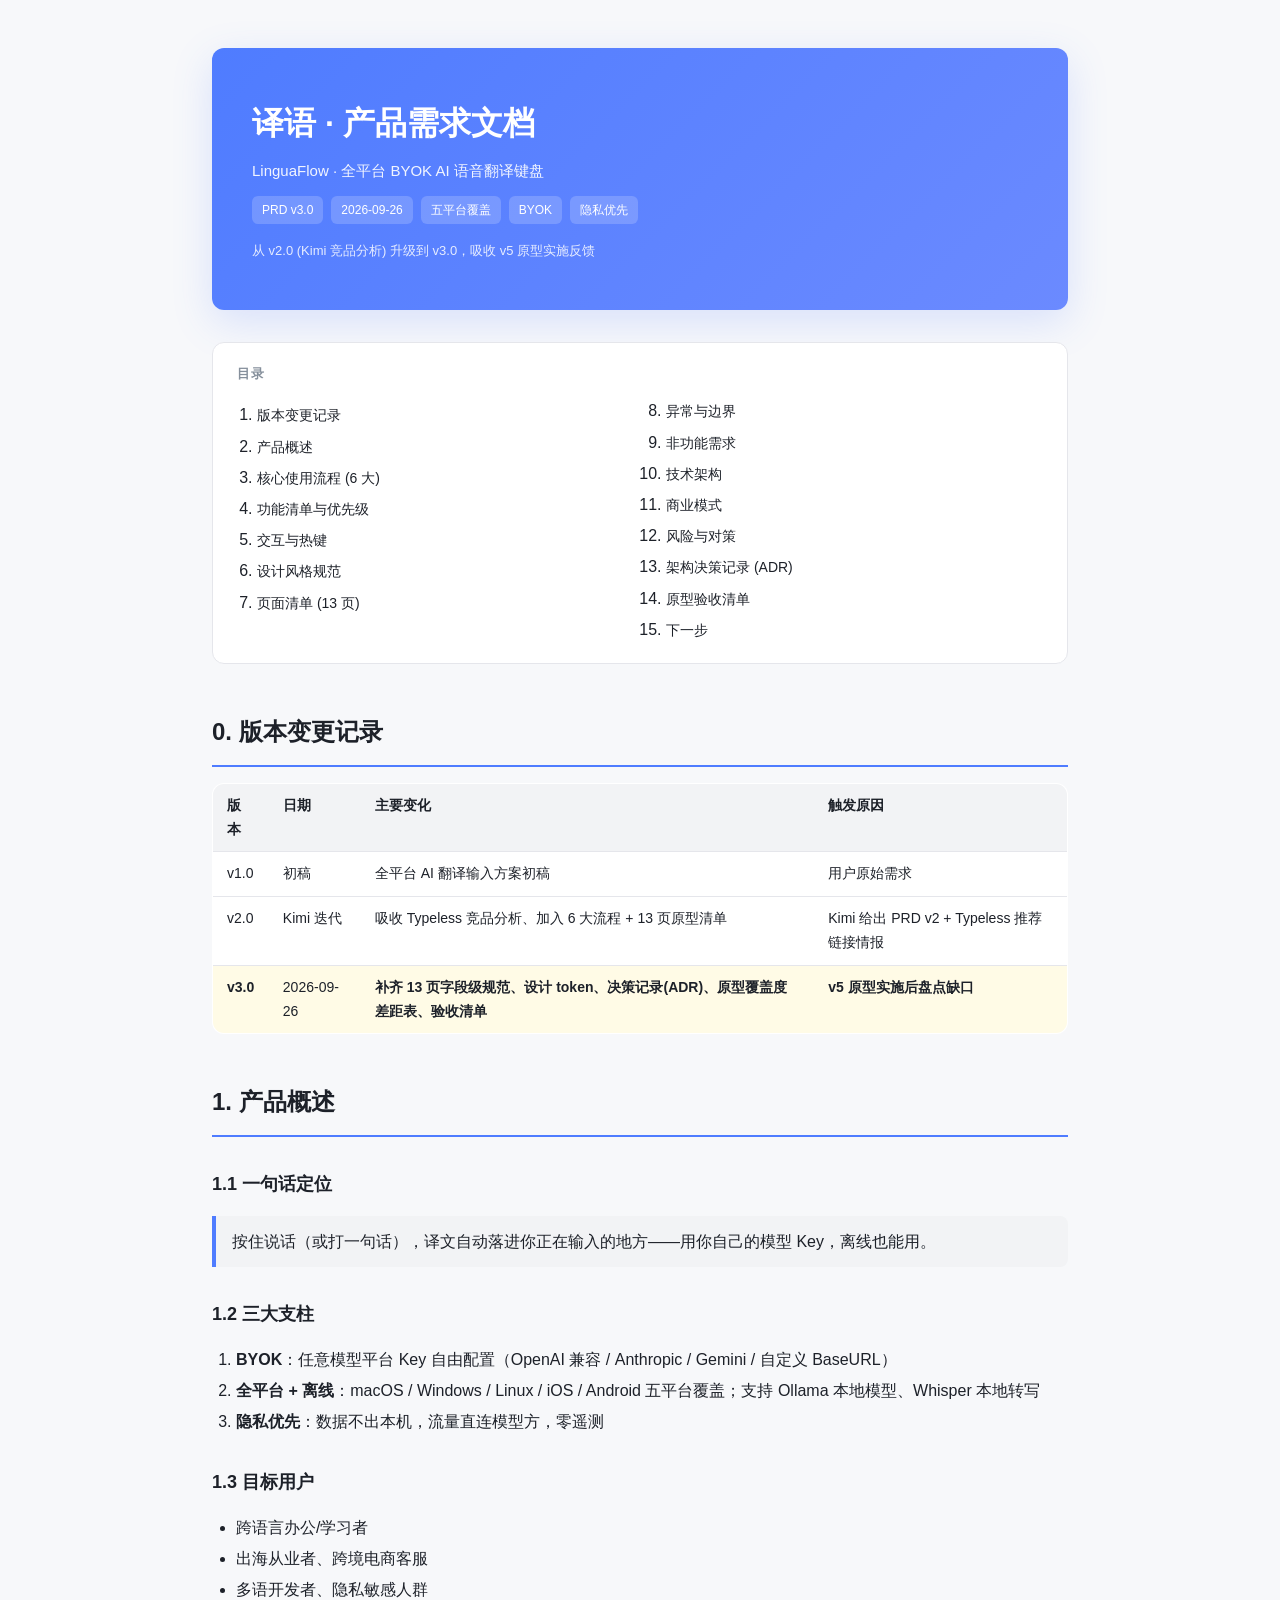
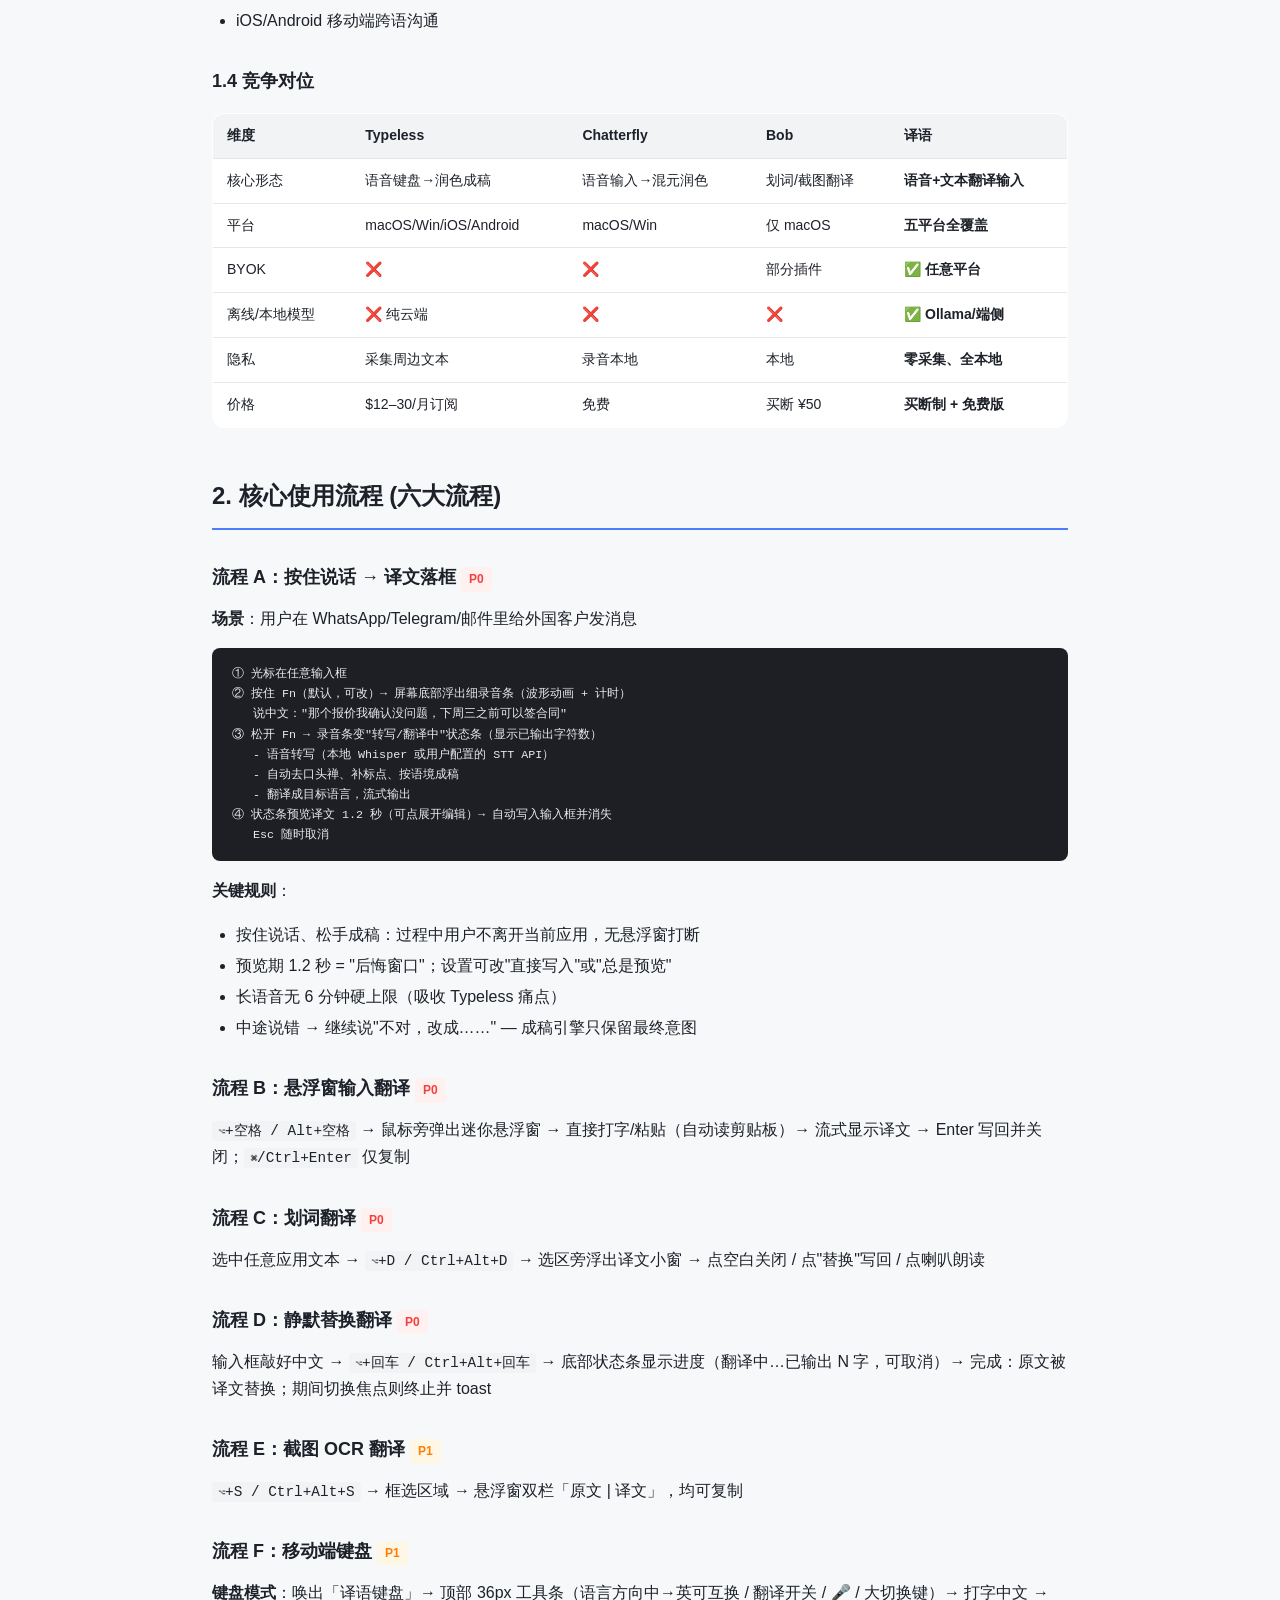
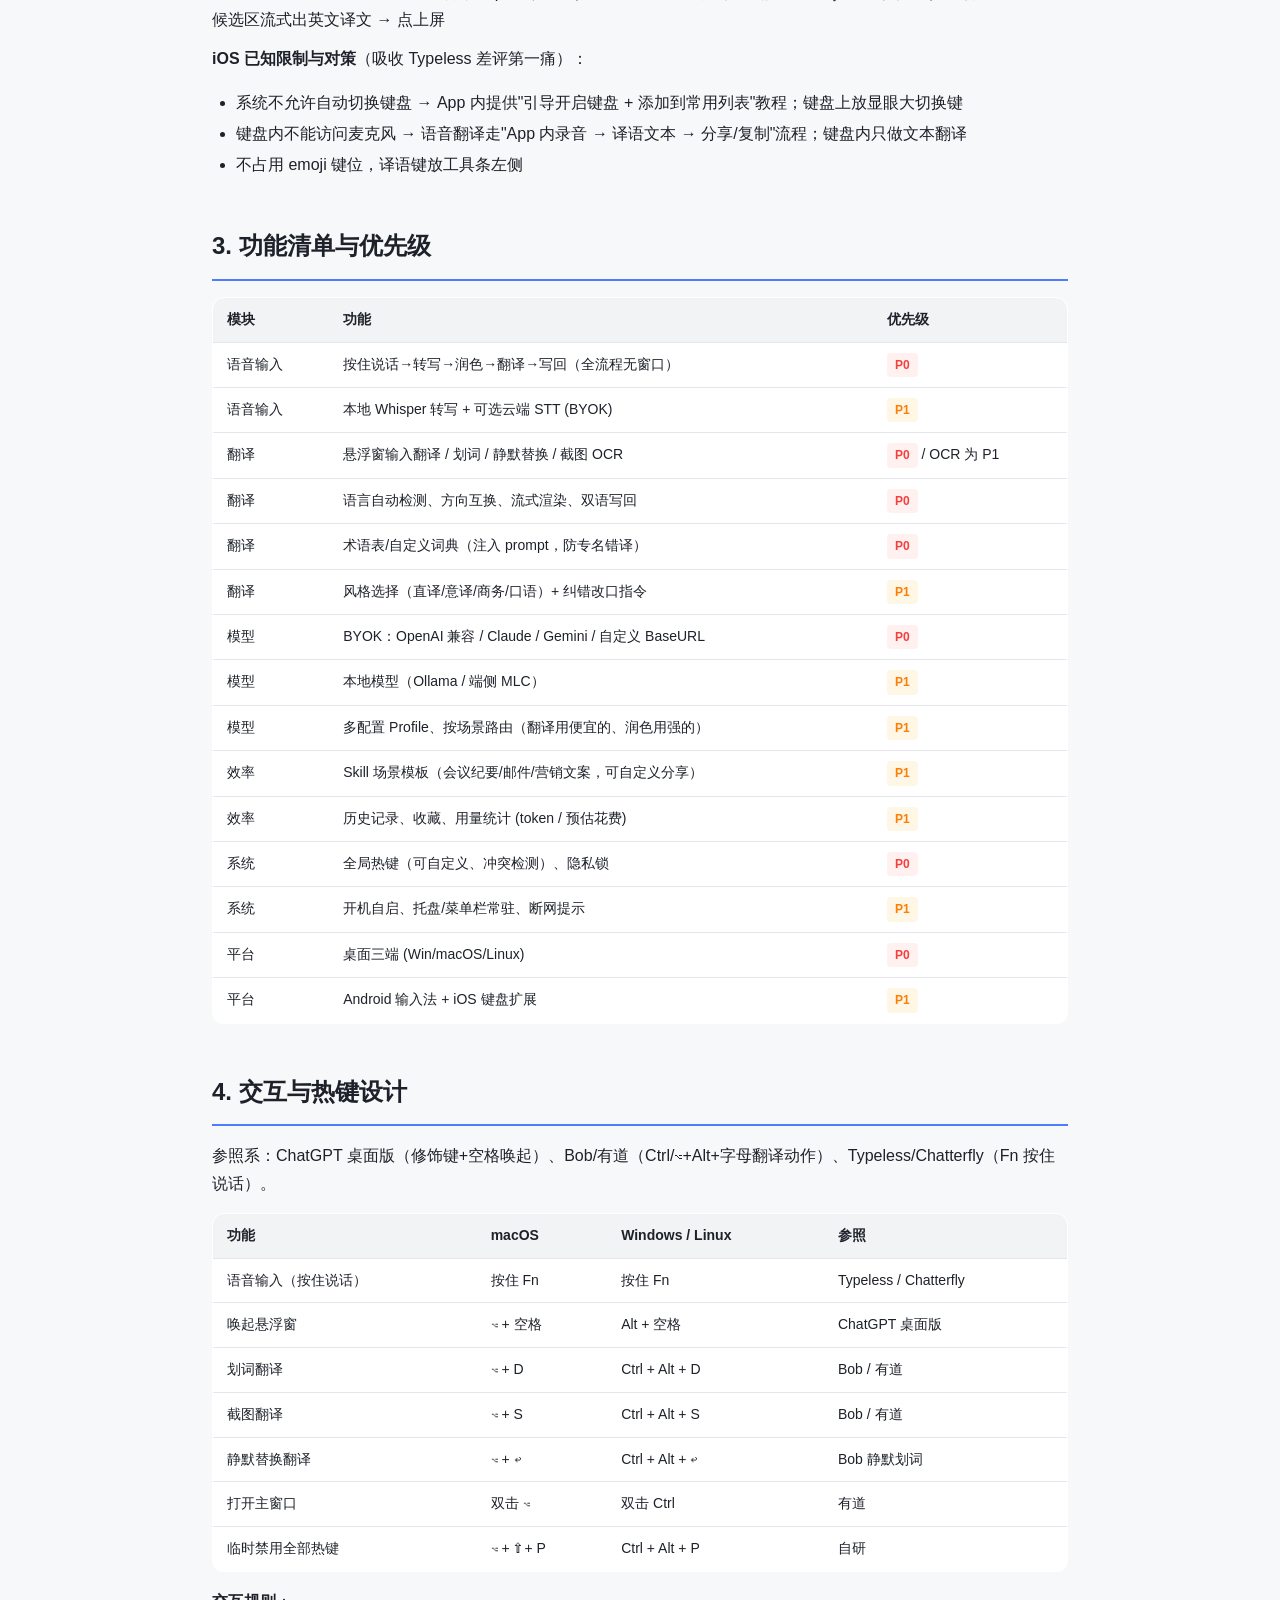
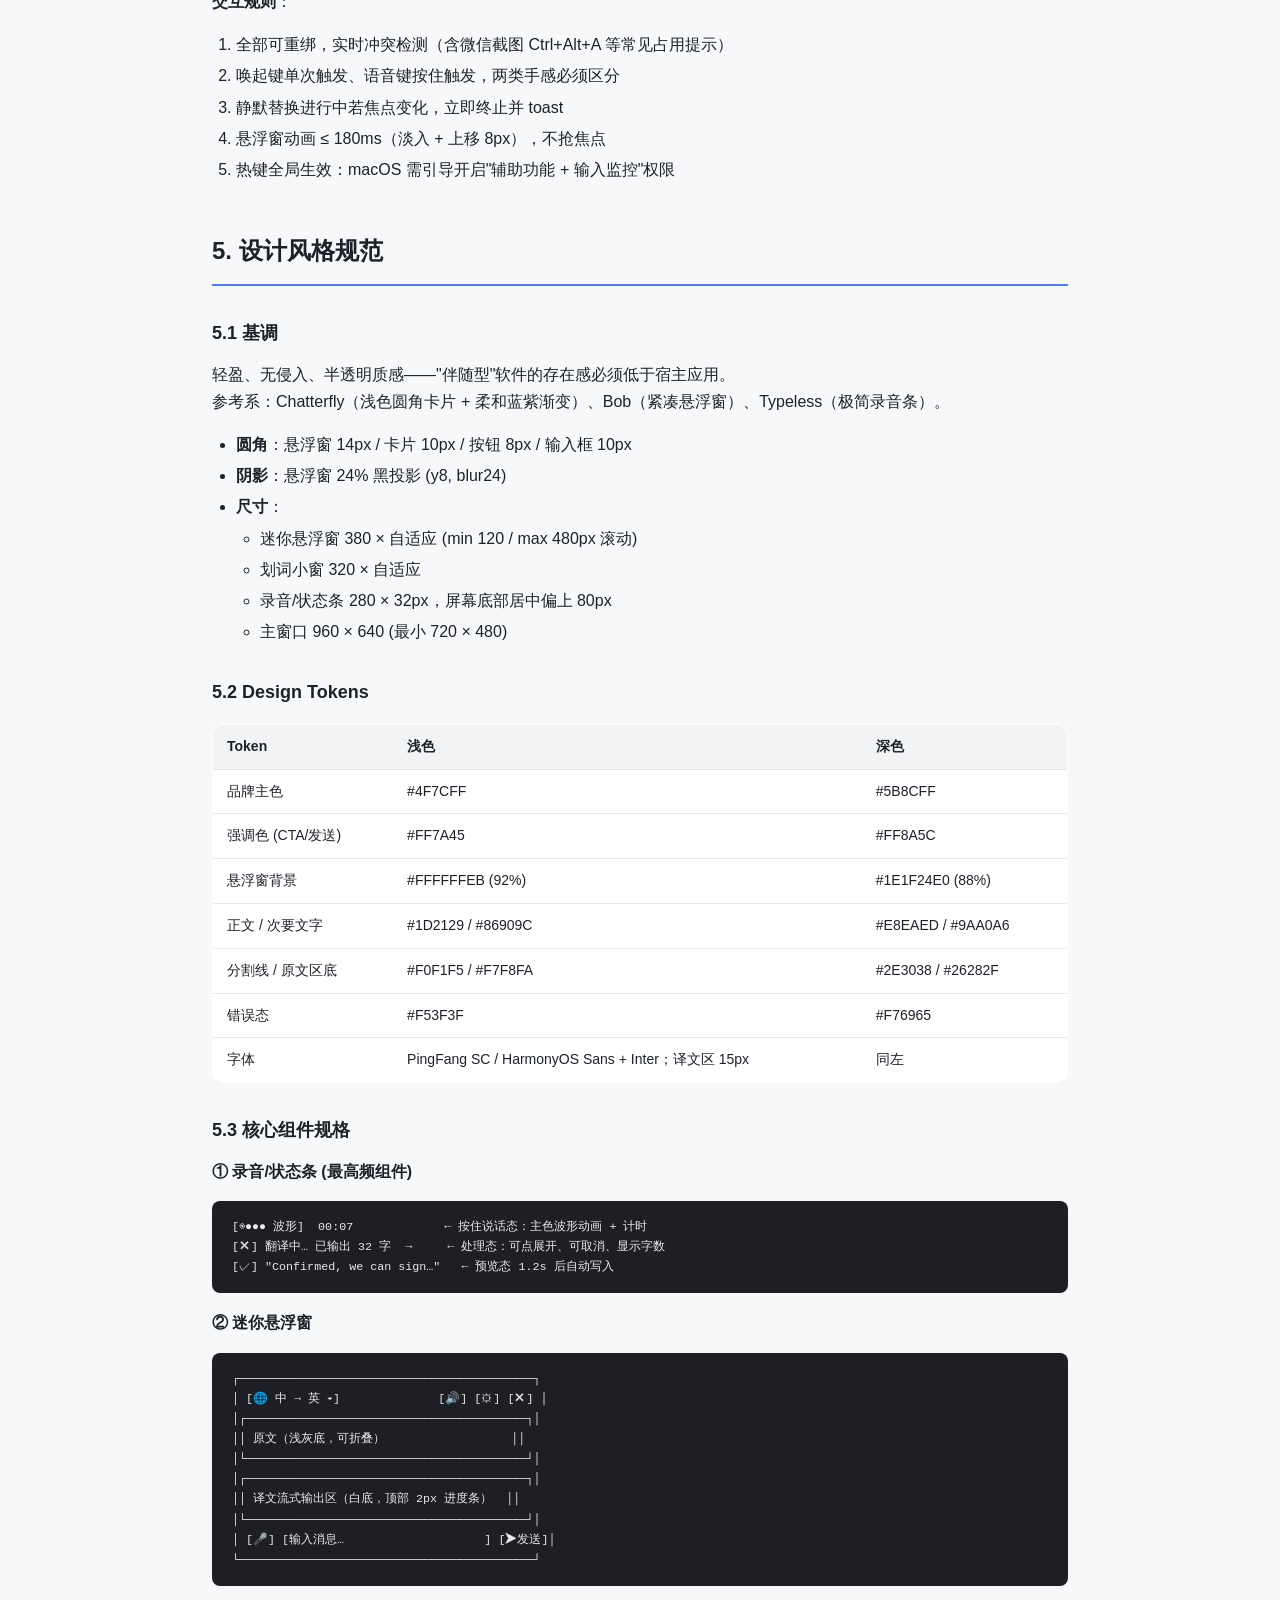
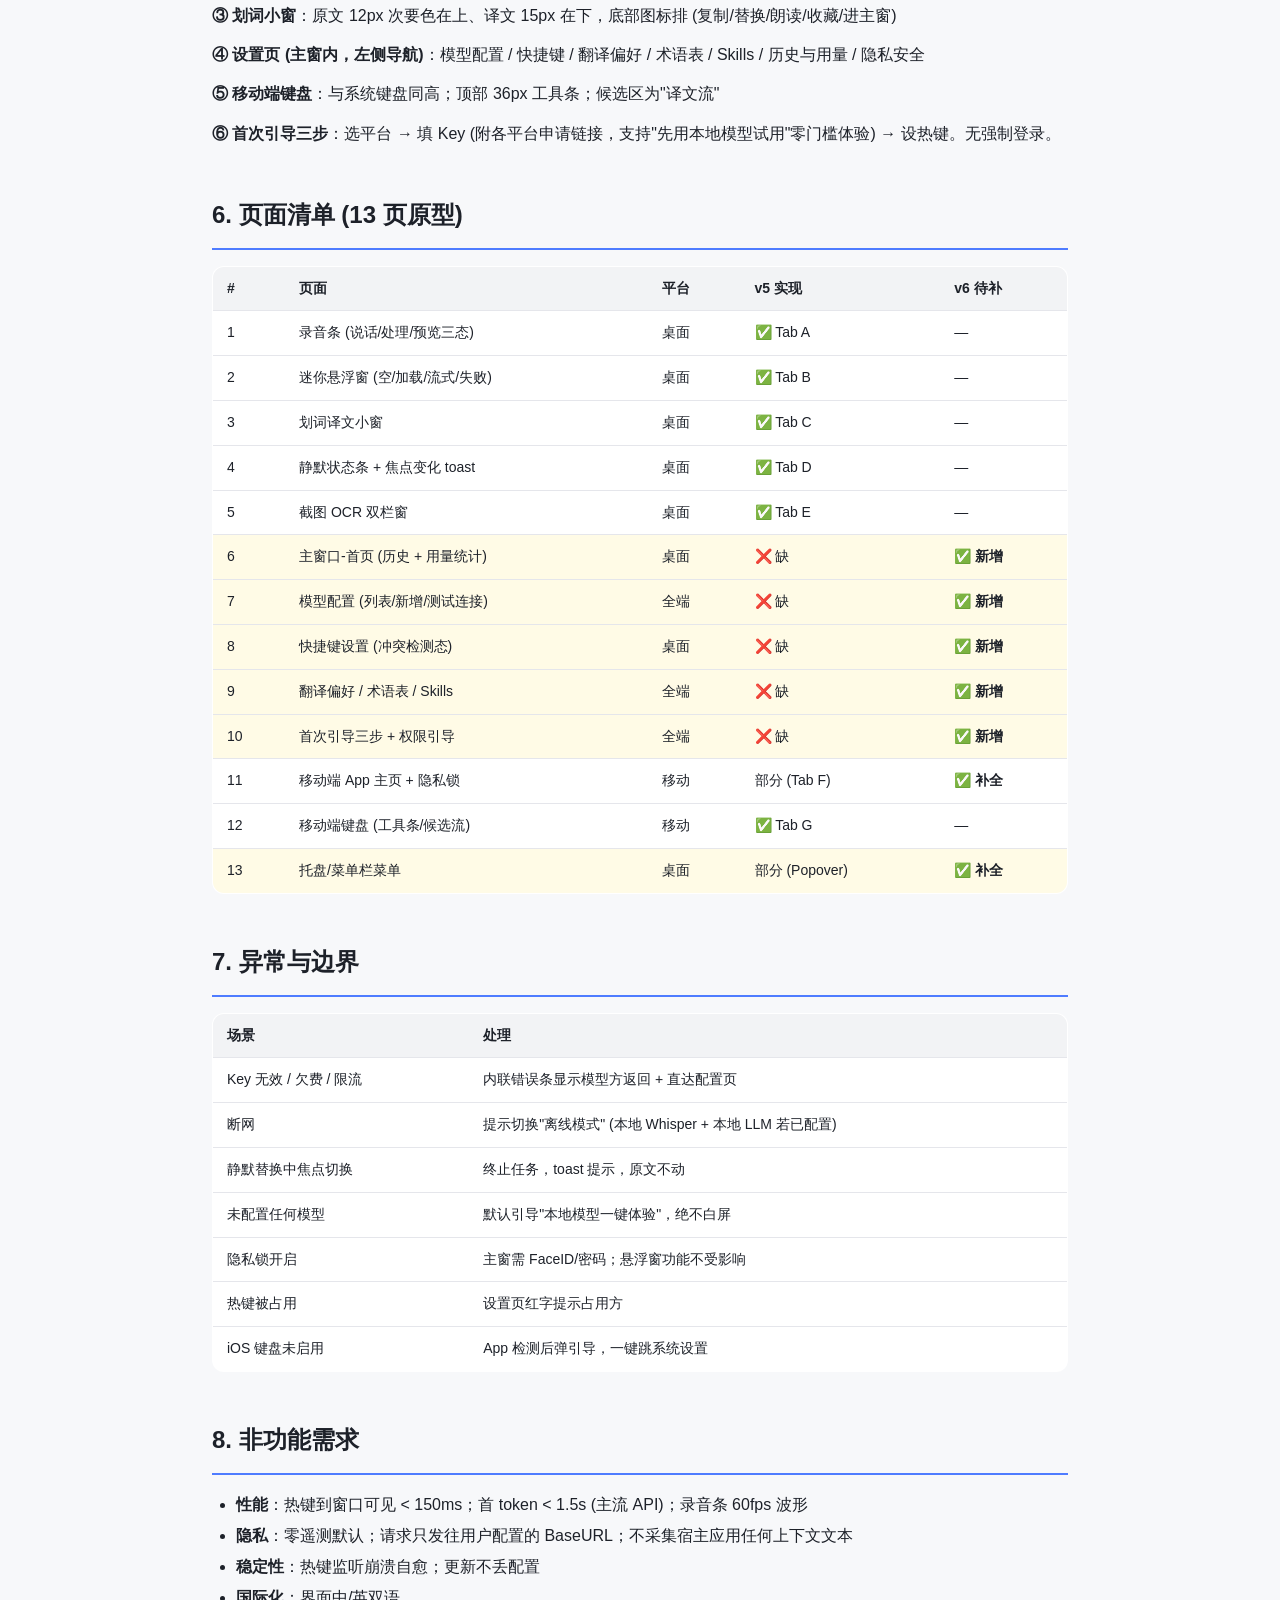
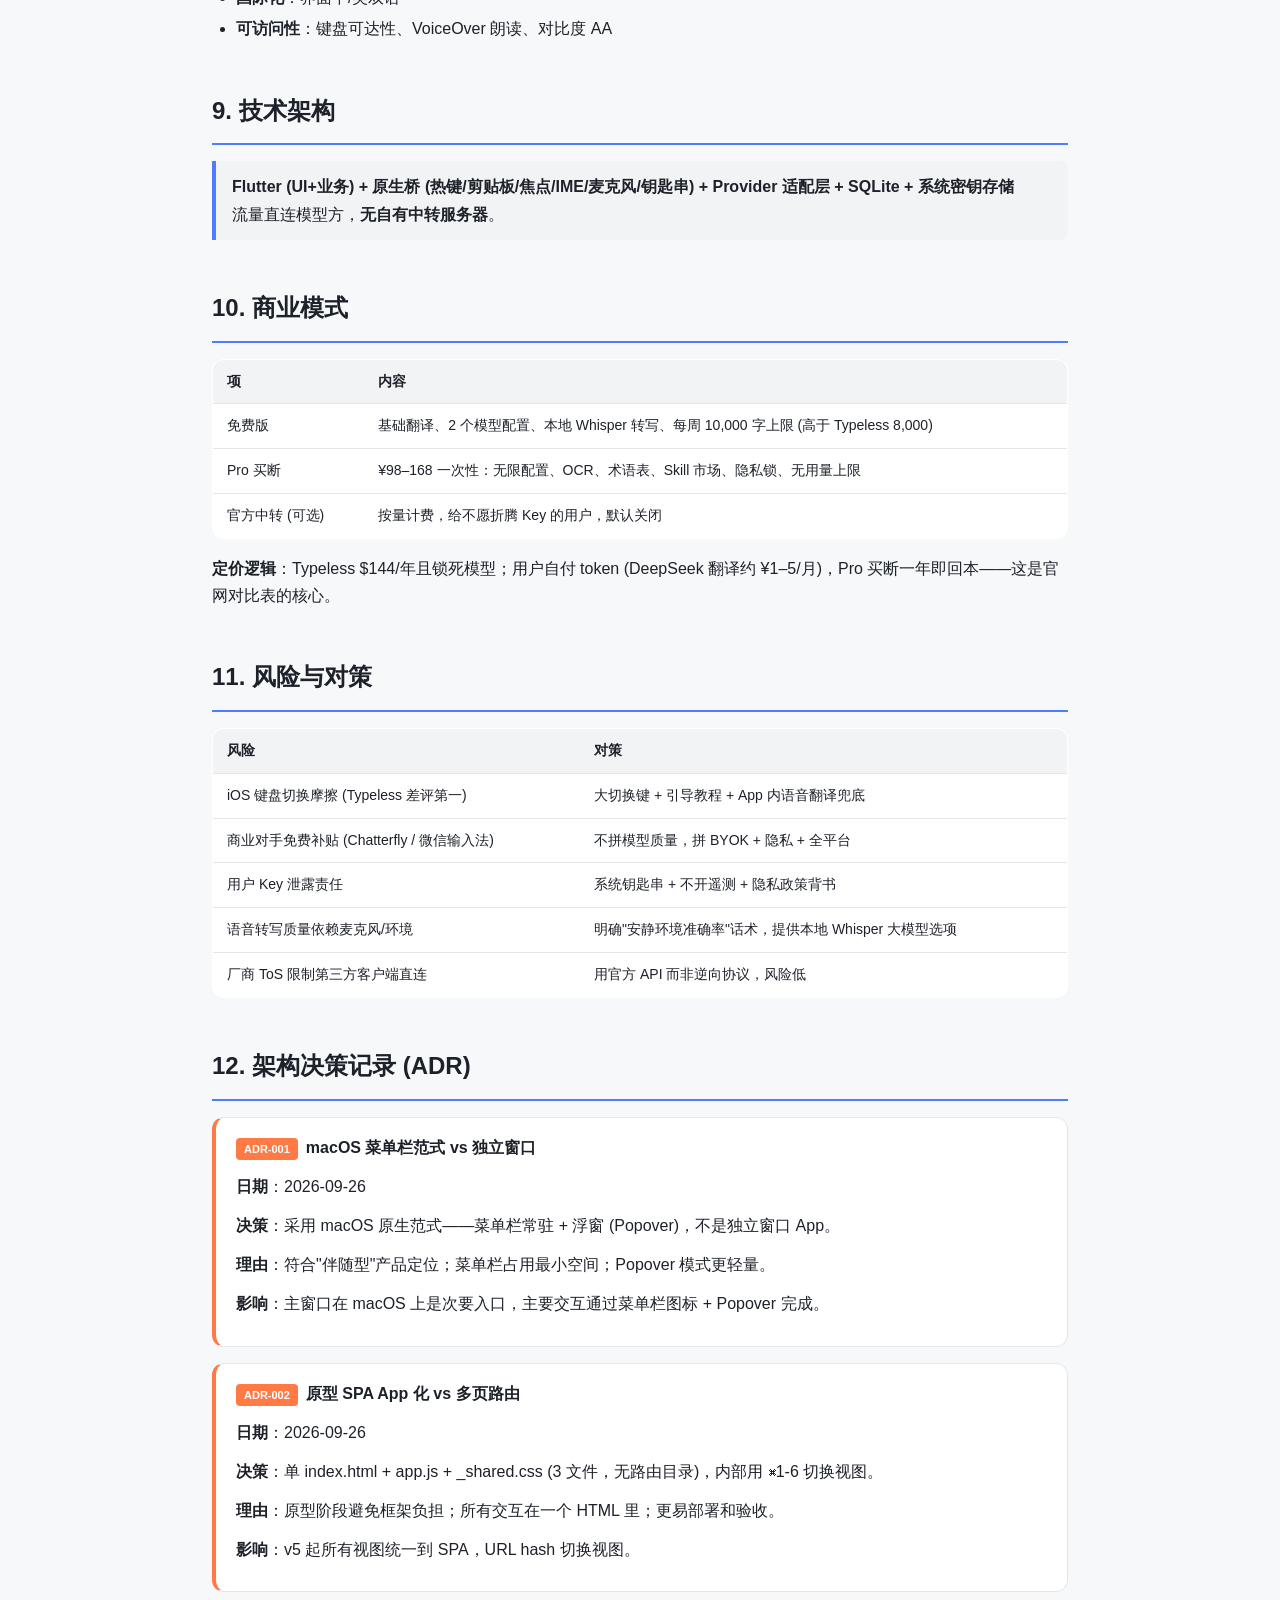
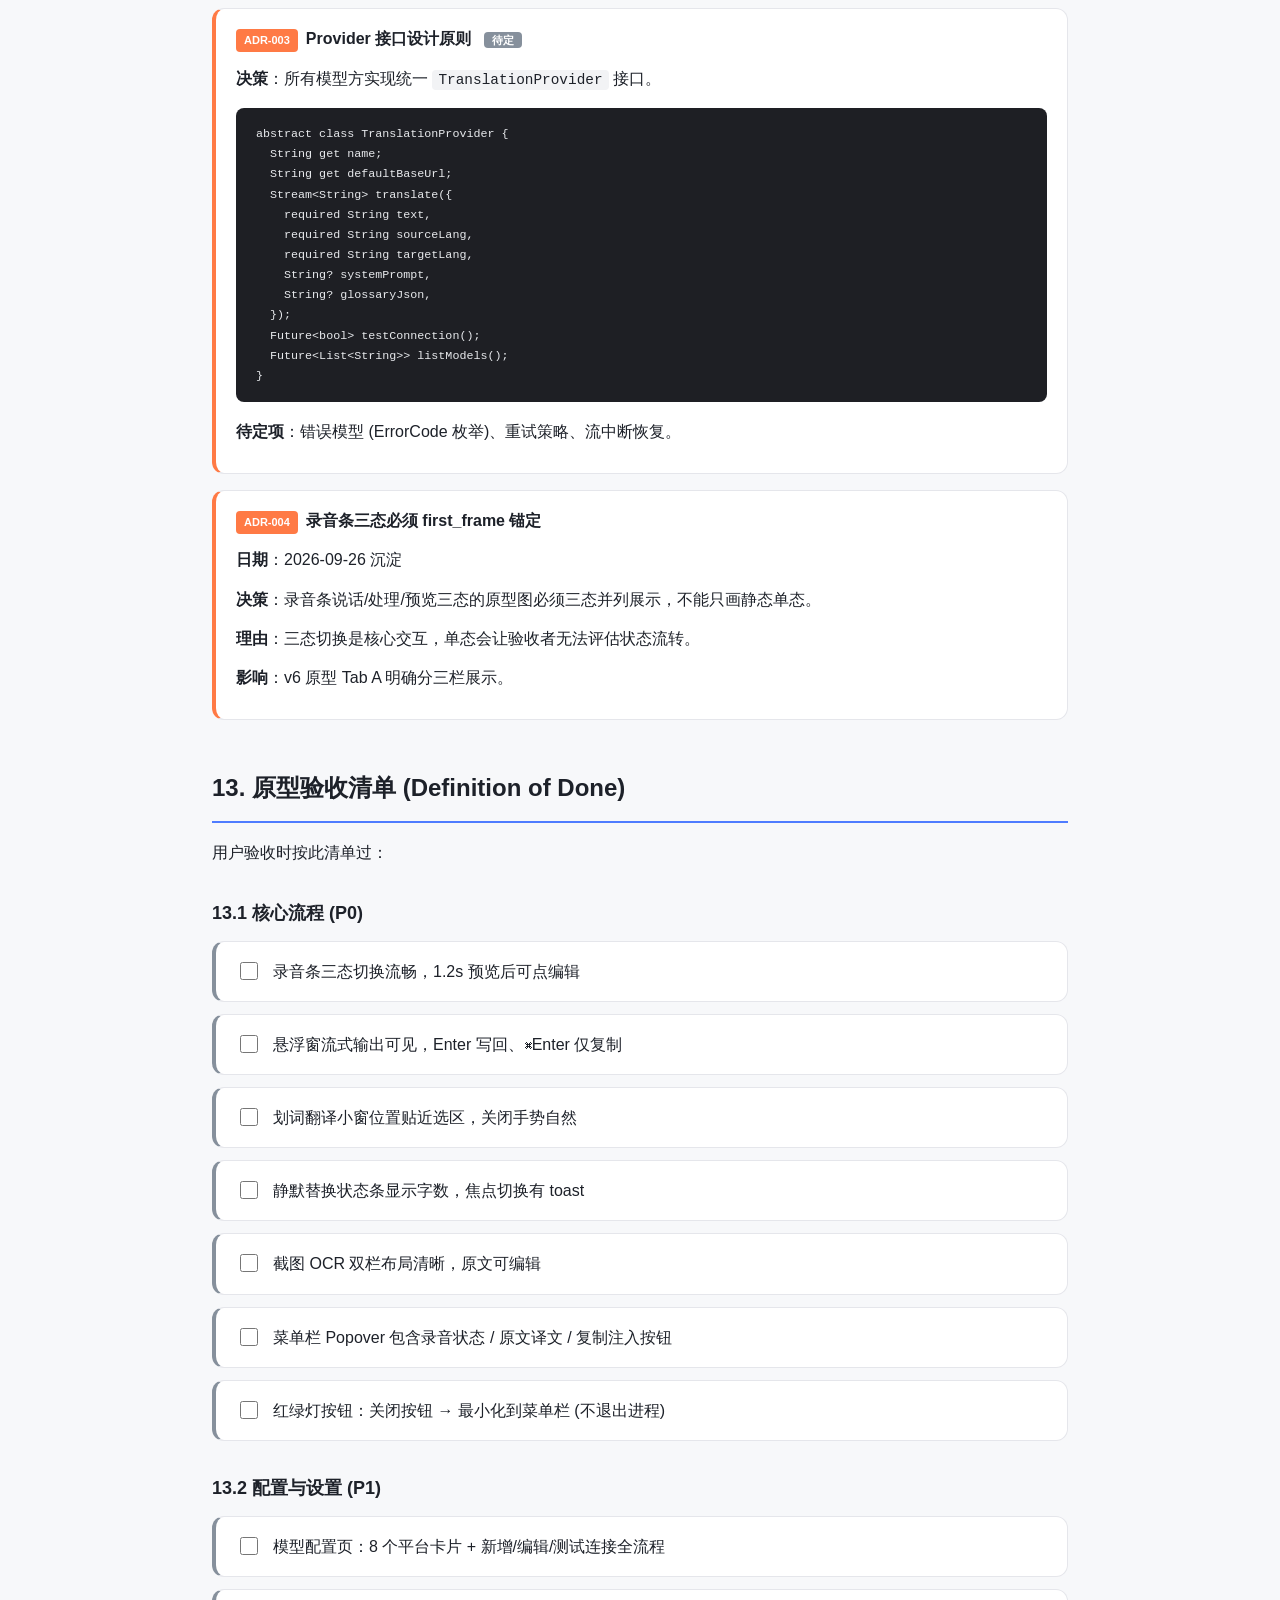
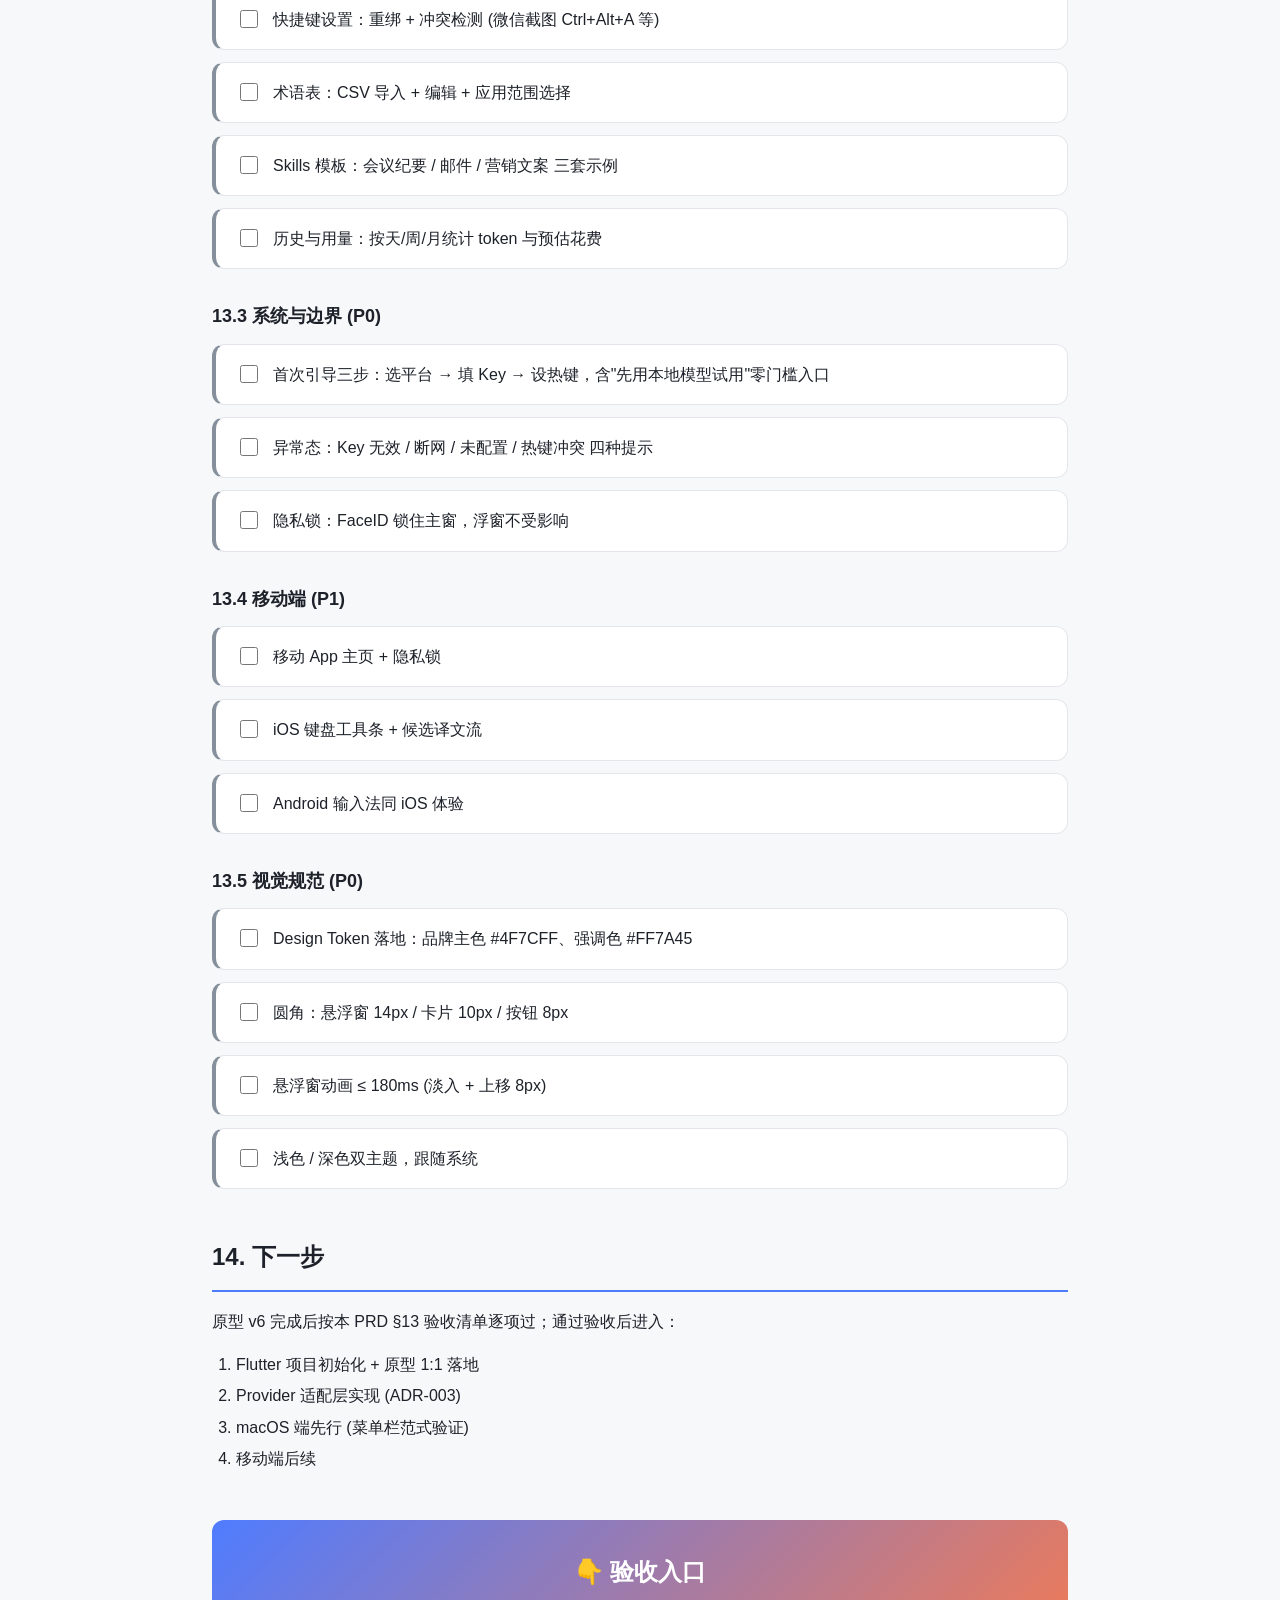
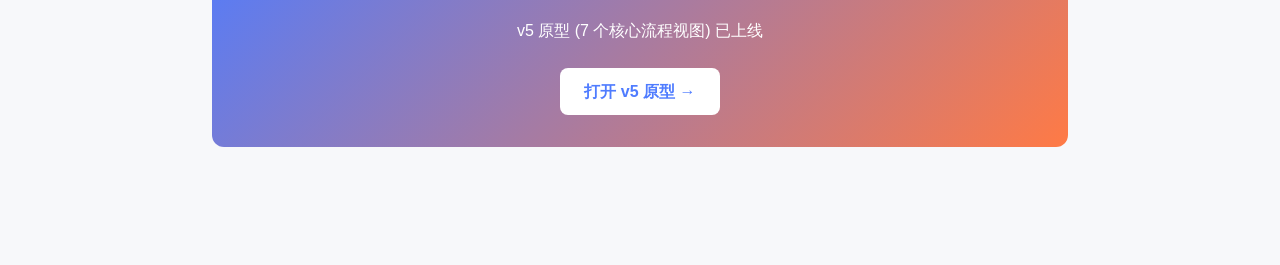
==== assets/PRD_v3.0_deploy.html @ 5048050d "docs(prd): PRD v3.0 拆分上线 + ADR 005-008 + v5 SPA 原型落地 - PRD v3.0: 仅产品需求 (§1-9), §10/§11/§12 按 AGENTS " ====
<!DOCTYPE html>
<html lang="zh-CN">
<head>
<meta charset="UTF-8" />
<meta name="viewport" content="width=device-width, initial-scale=1.0" />
<title>译语 · PRD v3.0</title>
<style>
  :root {
    --brand: #4F7CFF;
    --accent: #FF7A45;
    --bg: #F7F8FA;
    --bg-card: #FFFFFF;
    --text: #1D2129;
    --text-2: #86909C;
    --border: #E5E6EB;
    --code-bg: #F2F3F5;
    --radius: 12px;
  }
  @media (prefers-color-scheme: dark) {
    :root {
      --bg: #16171A;
      --bg-card: #1E1F24;
      --text: #E8EAED;
      --text-2: #9AA0A6;
      --border: #2E3038;
      --code-bg: #26282F;
    }
  }
  * { box-sizing: border-box; }
  html, body {
    margin: 0;
    padding: 0;
    font-family: -apple-system, BlinkMacSystemFont, "PingFang SC", "HarmonyOS Sans SC", "Microsoft YaHei", sans-serif;
    background: var(--bg);
    color: var(--text);
    line-height: 1.7;
    -webkit-font-smoothing: antialiased;
  }
  .wrap { max-width: 920px; margin: 0 auto; padding: 48px 32px 120px; }
  .header {
    background: linear-gradient(135deg, var(--brand), #6B8AFF);
    color: white;
    padding: 48px 40px;
    border-radius: var(--radius);
    margin-bottom: 32px;
    box-shadow: 0 12px 40px rgba(79, 124, 255, 0.18);
  }
  .header h1 { margin: 0 0 8px; font-size: 32px; font-weight: 600; }
  .header .sub { opacity: 0.92; font-size: 15px; }
  .header .meta { margin-top: 16px; font-size: 13px; opacity: 0.85; }
  .header .badges { display: flex; gap: 8px; margin-top: 12px; flex-wrap: wrap; }
  .badge {
    display: inline-block;
    padding: 4px 10px;
    background: rgba(255, 255, 255, 0.18);
    border-radius: 6px;
    font-size: 12px;
    font-weight: 500;
  }
  nav.toc {
    background: var(--bg-card);
    border: 1px solid var(--border);
    border-radius: var(--radius);
    padding: 20px 24px;
    margin-bottom: 32px;
    position: sticky;
    top: 16px;
    z-index: 10;
    backdrop-filter: blur(10px);
  }
  nav.toc h3 { margin: 0 0 12px; font-size: 13px; color: var(--text-2); text-transform: uppercase; letter-spacing: 0.5px; }
  nav.toc ol { margin: 0; padding-left: 20px; columns: 2; column-gap: 32px; }
  nav.toc li { margin-bottom: 4px; }
  nav.toc a { color: var(--text); text-decoration: none; font-size: 14px; }
  nav.toc a:hover { color: var(--brand); }
  h2 {
    font-size: 24px;
    font-weight: 600;
    margin: 48px 0 16px;
    padding-bottom: 12px;
    border-bottom: 2px solid var(--brand);
  }
  h3 { font-size: 18px; font-weight: 600; margin: 32px 0 12px; color: var(--text); }
  p { margin: 12px 0; }
  table {
    width: 100%;
    border-collapse: collapse;
    margin: 16px 0;
    background: var(--bg-card);
    border-radius: var(--radius);
    overflow: hidden;
    border: 1px solid var(--border);
    font-size: 14px;
  }
  th, td {
    padding: 10px 14px;
    text-align: left;
    border-bottom: 1px solid var(--border);
    vertical-align: top;
  }
  th { background: var(--code-bg); font-weight: 600; color: var(--text); }
  tr:last-child td { border-bottom: 0; }
  .check {
    background: var(--bg-card);
    border: 1px solid var(--border);
    border-radius: var(--radius);
    padding: 16px 20px;
    margin: 12px 0;
    display: flex;
    gap: 12px;
    align-items: flex-start;
  }
  .check input[type="checkbox"] {
    margin-top: 4px;
    width: 18px; height: 18px;
    accent-color: var(--brand);
    flex-shrink: 0;
  }
  .check.done { border-left: 4px solid #00B42A; }
  .check.pending { border-left: 4px solid var(--text-2); }
  code {
    background: var(--code-bg);
    padding: 2px 6px;
    border-radius: 4px;
    font-family: "SF Mono", Menlo, Consolas, monospace;
    font-size: 0.9em;
  }
  pre {
    background: #1E1F24;
    color: #E8EAED;
    padding: 16px 20px;
    border-radius: 8px;
    overflow-x: auto;
    font-size: 13px;
    line-height: 1.55;
    margin: 16px 0;
  }
  pre code { background: none; padding: 0; color: inherit; }
  .pill {
    display: inline-block;
    padding: 2px 8px;
    border-radius: 4px;
    font-size: 12px;
    font-weight: 600;
  }
  .pill.p0 { background: #FFF1F0; color: #F53F3F; }
  .pill.p1 { background: #FFF7E6; color: #FF7D00; }
  @media (prefers-color-scheme: dark) {
    .pill.p0 { background: #2A1517; color: #FF6464; }
    .pill.p1 { background: #2A2114; color: #FFA940; }
  }
  blockquote {
    border-left: 4px solid var(--brand);
    background: var(--code-bg);
    padding: 12px 16px;
    margin: 16px 0;
    border-radius: 0 8px 8px 0;
    color: var(--text);
  }
  .adr {
    background: var(--bg-card);
    border: 1px solid var(--border);
    border-left: 4px solid var(--accent);
    border-radius: var(--radius);
    padding: 16px 20px;
    margin: 16px 0;
  }
  .adr h4 { margin: 0 0 8px; font-size: 16px; }
  .adr .label {
    display: inline-block;
    background: var(--accent);
    color: white;
    font-size: 11px;
    font-weight: 600;
    padding: 2px 8px;
    border-radius: 4px;
    margin-right: 8px;
  }
  .gap-row { background: #FFFBE6; }
  @media (prefers-color-scheme: dark) {
    .gap-row { background: #2A2114; }
  }
  ul, ol { padding-left: 24px; }
  li { margin: 4px 0; }
  .footer-cta {
    background: linear-gradient(135deg, var(--brand), var(--accent));
    color: white;
    padding: 32px;
    border-radius: var(--radius);
    text-align: center;
    margin-top: 48px;
  }
  .footer-cta h2 { color: white; border: 0; margin: 0 0 12px; }
  .footer-cta a {
    display: inline-block;
    background: white;
    color: var(--brand);
    padding: 10px 24px;
    border-radius: 8px;
    text-decoration: none;
    font-weight: 600;
    margin-top: 12px;
  }
</style>
</head>
<body>
<div class="wrap">
  <header class="header">
    <h1>译语 · 产品需求文档</h1>
    <div class="sub">LinguaFlow · 全平台 BYOK AI 语音翻译键盘</div>
    <div class="badges">
      <span class="badge">PRD v3.0</span>
      <span class="badge">2026-09-26</span>
      <span class="badge">五平台覆盖</span>
      <span class="badge">BYOK</span>
      <span class="badge">隐私优先</span>
    </div>
    <div class="meta">从 v2.0 (Kimi 竞品分析) 升级到 v3.0，吸收 v5 原型实施反馈</div>
  </header>

  <nav class="toc">
    <h3>目录</h3>
    <ol>
      <li><a href="#version">版本变更记录</a></li>
      <li><a href="#overview">产品概述</a></li>
      <li><a href="#flows">核心使用流程 (6 大)</a></li>
      <li><a href="#features">功能清单与优先级</a></li>
      <li><a href="#hotkeys">交互与热键</a></li>
      <li><a href="#design">设计风格规范</a></li>
      <li><a href="#pages">页面清单 (13 页)</a></li>
      <li><a href="#exceptions">异常与边界</a></li>
      <li><a href="#nfr">非功能需求</a></li>
      <li><a href="#arch">技术架构</a></li>
      <li><a href="#business">商业模式</a></li>
      <li><a href="#risks">风险与对策</a></li>
      <li><a href="#adr">架构决策记录 (ADR)</a></li>
      <li><a href="#acceptance">原型验收清单</a></li>
      <li><a href="#next">下一步</a></li>
    </ol>
  </nav>

  <h2 id="version">0. 版本变更记录</h2>
  <table>
    <tr><th>版本</th><th>日期</th><th>主要变化</th><th>触发原因</th></tr>
    <tr><td>v1.0</td><td>初稿</td><td>全平台 AI 翻译输入方案初稿</td><td>用户原始需求</td></tr>
    <tr><td>v2.0</td><td>Kimi 迭代</td><td>吸收 Typeless 竞品分析、加入 6 大流程 + 13 页原型清单</td><td>Kimi 给出 PRD v2 + Typeless 推荐链接情报</td></tr>
    <tr class="gap-row"><td><strong>v3.0</strong></td><td>2026-09-26</td><td><strong>补齐 13 页字段级规范、设计 token、决策记录(ADR)、原型覆盖度差距表、验收清单</strong></td><td><strong>v5 原型实施后盘点缺口</strong></td></tr>
  </table>

  <h2 id="overview">1. 产品概述</h2>
  <h3>1.1 一句话定位</h3>
  <blockquote>按住说话（或打一句话），译文自动落进你正在输入的地方——用你自己的模型 Key，离线也能用。</blockquote>

  <h3>1.2 三大支柱</h3>
  <ol>
    <li><strong>BYOK</strong>：任意模型平台 Key 自由配置（OpenAI 兼容 / Anthropic / Gemini / 自定义 BaseURL）</li>
    <li><strong>全平台 + 离线</strong>：macOS / Windows / Linux / iOS / Android 五平台覆盖；支持 Ollama 本地模型、Whisper 本地转写</li>
    <li><strong>隐私优先</strong>：数据不出本机，流量直连模型方，零遥测</li>
  </ol>

  <h3>1.3 目标用户</h3>
  <ul>
    <li>跨语言办公/学习者</li>
    <li>出海从业者、跨境电商客服</li>
    <li>多语开发者、隐私敏感人群</li>
    <li>iOS/Android 移动端跨语沟通</li>
  </ul>

  <h3>1.4 竞争对位</h3>
  <table>
    <tr><th>维度</th><th>Typeless</th><th>Chatterfly</th><th>Bob</th><th><strong>译语</strong></th></tr>
    <tr><td>核心形态</td><td>语音键盘→润色成稿</td><td>语音输入→混元润色</td><td>划词/截图翻译</td><td><strong>语音+文本翻译输入</strong></td></tr>
    <tr><td>平台</td><td>macOS/Win/iOS/Android</td><td>macOS/Win</td><td>仅 macOS</td><td><strong>五平台全覆盖</strong></td></tr>
    <tr><td>BYOK</td><td>❌</td><td>❌</td><td>部分插件</td><td>✅ <strong>任意平台</strong></td></tr>
    <tr><td>离线/本地模型</td><td>❌ 纯云端</td><td>❌</td><td>❌</td><td>✅ <strong>Ollama/端侧</strong></td></tr>
    <tr><td>隐私</td><td>采集周边文本</td><td>录音本地</td><td>本地</td><td><strong>零采集、全本地</strong></td></tr>
    <tr><td>价格</td><td>$12–30/月订阅</td><td>免费</td><td>买断 ¥50</td><td><strong>买断制 + 免费版</strong></td></tr>
  </table>

  <h2 id="flows">2. 核心使用流程 (六大流程)</h2>

  <h3>流程 A：按住说话 → 译文落框 <span class="pill p0">P0</span></h3>
  <p><strong>场景</strong>：用户在 WhatsApp/Telegram/邮件里给外国客户发消息</p>
  <pre><code>① 光标在任意输入框
② 按住 Fn（默认，可改）→ 屏幕底部浮出细录音条（波形动画 + 计时）
   说中文："那个报价我确认没问题，下周三之前可以签合同"
③ 松开 Fn → 录音条变"转写/翻译中"状态条（显示已输出字符数）
   - 语音转写（本地 Whisper 或用户配置的 STT API）
   - 自动去口头禅、补标点、按语境成稿
   - 翻译成目标语言，流式输出
④ 状态条预览译文 1.2 秒（可点展开编辑）→ 自动写入输入框并消失
   Esc 随时取消</code></pre>
  <p><strong>关键规则</strong>：</p>
  <ul>
    <li>按住说话、松手成稿：过程中用户不离开当前应用，无悬浮窗打断</li>
    <li>预览期 1.2 秒 = "后悔窗口"；设置可改"直接写入"或"总是预览"</li>
    <li>长语音无 6 分钟硬上限（吸收 Typeless 痛点）</li>
    <li>中途说错 → 继续说"不对，改成……" — 成稿引擎只保留最终意图</li>
  </ul>

  <h3>流程 B：悬浮窗输入翻译 <span class="pill p0">P0</span></h3>
  <p><code>⌥+空格 / Alt+空格</code> → 鼠标旁弹出迷你悬浮窗 → 直接打字/粘贴（自动读剪贴板）→ 流式显示译文 → Enter 写回并关闭；<code>⌘/Ctrl+Enter</code> 仅复制</p>

  <h3>流程 C：划词翻译 <span class="pill p0">P0</span></h3>
  <p>选中任意应用文本 → <code>⌥+D / Ctrl+Alt+D</code> → 选区旁浮出译文小窗 → 点空白关闭 / 点"替换"写回 / 点喇叭朗读</p>

  <h3>流程 D：静默替换翻译 <span class="pill p0">P0</span></h3>
  <p>输入框敲好中文 → <code>⌥+回车 / Ctrl+Alt+回车</code> → 底部状态条显示进度（翻译中…已输出 N 字，可取消）→ 完成：原文被译文替换；期间切换焦点则终止并 toast</p>

  <h3>流程 E：截图 OCR 翻译 <span class="pill p1">P1</span></h3>
  <p><code>⌥+S / Ctrl+Alt+S</code> → 框选区域 → 悬浮窗双栏「原文 | 译文」，均可复制</p>

  <h3>流程 F：移动端键盘 <span class="pill p1">P1</span></h3>
  <p><strong>键盘模式</strong>：唤出「译语键盘」→ 顶部 36px 工具条（语言方向中→英可互换 / 翻译开关 / 🎤 / 大切换键）→ 打字中文 → 候选区流式出英文译文 → 点上屏</p>
  <p><strong>iOS 已知限制与对策</strong>（吸收 Typeless 差评第一痛）：</p>
  <ul>
    <li>系统不允许自动切换键盘 → App 内提供"引导开启键盘 + 添加到常用列表"教程；键盘上放显眼大切换键</li>
    <li>键盘内不能访问麦克风 → 语音翻译走"App 内录音 → 译语文本 → 分享/复制"流程；键盘内只做文本翻译</li>
    <li>不占用 emoji 键位，译语键放工具条左侧</li>
  </ul>

  <h2 id="features">3. 功能清单与优先级</h2>
  <table>
    <tr><th>模块</th><th>功能</th><th>优先级</th></tr>
    <tr><td>语音输入</td><td>按住说话→转写→润色→翻译→写回（全流程无窗口）</td><td><span class="pill p0">P0</span></td></tr>
    <tr><td>语音输入</td><td>本地 Whisper 转写 + 可选云端 STT (BYOK)</td><td><span class="pill p1">P1</span></td></tr>
    <tr><td>翻译</td><td>悬浮窗输入翻译 / 划词 / 静默替换 / 截图 OCR</td><td><span class="pill p0">P0</span> / OCR 为 P1</td></tr>
    <tr><td>翻译</td><td>语言自动检测、方向互换、流式渲染、双语写回</td><td><span class="pill p0">P0</span></td></tr>
    <tr><td>翻译</td><td>术语表/自定义词典（注入 prompt，防专名错译）</td><td><span class="pill p0">P0</span></td></tr>
    <tr><td>翻译</td><td>风格选择（直译/意译/商务/口语）+ 纠错改口指令</td><td><span class="pill p1">P1</span></td></tr>
    <tr><td>模型</td><td>BYOK：OpenAI 兼容 / Claude / Gemini / 自定义 BaseURL</td><td><span class="pill p0">P0</span></td></tr>
    <tr><td>模型</td><td>本地模型（Ollama / 端侧 MLC）</td><td><span class="pill p1">P1</span></td></tr>
    <tr><td>模型</td><td>多配置 Profile、按场景路由（翻译用便宜的、润色用强的）</td><td><span class="pill p1">P1</span></td></tr>
    <tr><td>效率</td><td>Skill 场景模板（会议纪要/邮件/营销文案，可自定义分享）</td><td><span class="pill p1">P1</span></td></tr>
    <tr><td>效率</td><td>历史记录、收藏、用量统计 (token / 预估花费)</td><td><span class="pill p1">P1</span></td></tr>
    <tr><td>系统</td><td>全局热键（可自定义、冲突检测）、隐私锁</td><td><span class="pill p0">P0</span></td></tr>
    <tr><td>系统</td><td>开机自启、托盘/菜单栏常驻、断网提示</td><td><span class="pill p1">P1</span></td></tr>
    <tr><td>平台</td><td>桌面三端 (Win/macOS/Linux)</td><td><span class="pill p0">P0</span></td></tr>
    <tr><td>平台</td><td>Android 输入法 + iOS 键盘扩展</td><td><span class="pill p1">P1</span></td></tr>
  </table>

  <h2 id="hotkeys">4. 交互与热键设计</h2>
  <p>参照系：ChatGPT 桌面版（修饰键+空格唤起）、Bob/有道（Ctrl/⌥+Alt+字母翻译动作）、Typeless/Chatterfly（Fn 按住说话）。</p>
  <table>
    <tr><th>功能</th><th>macOS</th><th>Windows / Linux</th><th>参照</th></tr>
    <tr><td>语音输入（按住说话）</td><td>按住 Fn</td><td>按住 Fn</td><td>Typeless / Chatterfly</td></tr>
    <tr><td>唤起悬浮窗</td><td>⌥ + 空格</td><td>Alt + 空格</td><td>ChatGPT 桌面版</td></tr>
    <tr><td>划词翻译</td><td>⌥ + D</td><td>Ctrl + Alt + D</td><td>Bob / 有道</td></tr>
    <tr><td>截图翻译</td><td>⌥ + S</td><td>Ctrl + Alt + S</td><td>Bob / 有道</td></tr>
    <tr><td>静默替换翻译</td><td>⌥ + ↩</td><td>Ctrl + Alt + ↩</td><td>Bob 静默划词</td></tr>
    <tr><td>打开主窗口</td><td>双击 ⌥</td><td>双击 Ctrl</td><td>有道</td></tr>
    <tr><td>临时禁用全部热键</td><td>⌥ + ⇧ + P</td><td>Ctrl + Alt + P</td><td>自研</td></tr>
  </table>
  <p><strong>交互规则</strong>：</p>
  <ol>
    <li>全部可重绑，实时冲突检测（含微信截图 Ctrl+Alt+A 等常见占用提示）</li>
    <li>唤起键单次触发、语音键按住触发，两类手感必须区分</li>
    <li>静默替换进行中若焦点变化，立即终止并 toast</li>
    <li>悬浮窗动画 ≤ 180ms（淡入 + 上移 8px），不抢焦点</li>
    <li>热键全局生效：macOS 需引导开启"辅助功能 + 输入监控"权限</li>
  </ol>

  <h2 id="design">5. 设计风格规范</h2>
  <h3>5.1 基调</h3>
  <p>轻盈、无侵入、半透明质感——"伴随型"软件的存在感必须低于宿主应用。<br>
  参考系：Chatterfly（浅色圆角卡片 + 柔和蓝紫渐变）、Bob（紧凑悬浮窗）、Typeless（极简录音条）。</p>
  <ul>
    <li><strong>圆角</strong>：悬浮窗 14px / 卡片 10px / 按钮 8px / 输入框 10px</li>
    <li><strong>阴影</strong>：悬浮窗 24% 黑投影 (y8, blur24)</li>
    <li><strong>尺寸</strong>：
      <ul>
        <li>迷你悬浮窗 380 × 自适应 (min 120 / max 480px 滚动)</li>
        <li>划词小窗 320 × 自适应</li>
        <li>录音/状态条 280 × 32px，屏幕底部居中偏上 80px</li>
        <li>主窗口 960 × 640 (最小 720 × 480)</li>
      </ul>
    </li>
  </ul>

  <h3>5.2 Design Tokens</h3>
  <table>
    <tr><th>Token</th><th>浅色</th><th>深色</th></tr>
    <tr><td>品牌主色</td><td>#4F7CFF</td><td>#5B8CFF</td></tr>
    <tr><td>强调色 (CTA/发送)</td><td>#FF7A45</td><td>#FF8A5C</td></tr>
    <tr><td>悬浮窗背景</td><td>#FFFFFFEB (92%)</td><td>#1E1F24E0 (88%)</td></tr>
    <tr><td>正文 / 次要文字</td><td>#1D2129 / #86909C</td><td>#E8EAED / #9AA0A6</td></tr>
    <tr><td>分割线 / 原文区底</td><td>#F0F1F5 / #F7F8FA</td><td>#2E3038 / #26282F</td></tr>
    <tr><td>错误态</td><td>#F53F3F</td><td>#F76965</td></tr>
    <tr><td>字体</td><td>PingFang SC / HarmonyOS Sans + Inter；译文区 15px</td><td>同左</td></tr>
  </table>

  <h3>5.3 核心组件规格</h3>
  <p><strong>① 录音/状态条 (最高频组件)</strong></p>
  <pre><code>[◉●●● 波形]  00:07             ← 按住说话态：主色波形动画 + 计时
[✕] 翻译中… 已输出 32 字  →     ← 处理态：可点展开、可取消、显示字数
[✓] "Confirmed, we can sign…"   ← 预览态 1.2s 后自动写入</code></pre>

  <p><strong>② 迷你悬浮窗</strong></p>
  <pre><code>┌──────────────────────────────────────────┐
│ [🌐 中 → 英 ▾]              [🔊] [⚙] [✕] │
│┌────────────────────────────────────────┐│
││ 原文（浅灰底，可折叠）                  ││
│└────────────────────────────────────────┘│
│┌────────────────────────────────────────┐│
││ 译文流式输出区（白底，顶部 2px 进度条）  ││
│└────────────────────────────────────────┘│
│ [🎤] [输入消息…                    ] [➤发送]│
└──────────────────────────────────────────┘</code></pre>

  <p><strong>③ 划词小窗</strong>：原文 12px 次要色在上、译文 15px 在下，底部图标排 (复制/替换/朗读/收藏/进主窗)</p>

  <p><strong>④ 设置页 (主窗内，左侧导航)</strong>：模型配置 / 快捷键 / 翻译偏好 / 术语表 / Skills / 历史与用量 / 隐私安全</p>

  <p><strong>⑤ 移动端键盘</strong>：与系统键盘同高；顶部 36px 工具条；候选区为"译文流"</p>

  <p><strong>⑥ 首次引导三步</strong>：选平台 → 填 Key (附各平台申请链接，支持"先用本地模型试用"零门槛体验) → 设热键。无强制登录。</p>

  <h2 id="pages">6. 页面清单 (13 页原型)</h2>
  <table>
    <tr><th>#</th><th>页面</th><th>平台</th><th>v5 实现</th><th>v6 待补</th></tr>
    <tr><td>1</td><td>录音条 (说话/处理/预览三态)</td><td>桌面</td><td>✅ Tab A</td><td>—</td></tr>
    <tr><td>2</td><td>迷你悬浮窗 (空/加载/流式/失败)</td><td>桌面</td><td>✅ Tab B</td><td>—</td></tr>
    <tr><td>3</td><td>划词译文小窗</td><td>桌面</td><td>✅ Tab C</td><td>—</td></tr>
    <tr><td>4</td><td>静默状态条 + 焦点变化 toast</td><td>桌面</td><td>✅ Tab D</td><td>—</td></tr>
    <tr><td>5</td><td>截图 OCR 双栏窗</td><td>桌面</td><td>✅ Tab E</td><td>—</td></tr>
    <tr class="gap-row"><td>6</td><td>主窗口-首页 (历史 + 用量统计)</td><td>桌面</td><td>❌ 缺</td><td><strong>✅ 新增</strong></td></tr>
    <tr class="gap-row"><td>7</td><td>模型配置 (列表/新增/测试连接)</td><td>全端</td><td>❌ 缺</td><td><strong>✅ 新增</strong></td></tr>
    <tr class="gap-row"><td>8</td><td>快捷键设置 (冲突检测态)</td><td>桌面</td><td>❌ 缺</td><td><strong>✅ 新增</strong></td></tr>
    <tr class="gap-row"><td>9</td><td>翻译偏好 / 术语表 / Skills</td><td>全端</td><td>❌ 缺</td><td><strong>✅ 新增</strong></td></tr>
    <tr class="gap-row"><td>10</td><td>首次引导三步 + 权限引导</td><td>全端</td><td>❌ 缺</td><td><strong>✅ 新增</strong></td></tr>
    <tr><td>11</td><td>移动端 App 主页 + 隐私锁</td><td>移动</td><td>部分 (Tab F)</td><td><strong>✅ 补全</strong></td></tr>
    <tr><td>12</td><td>移动端键盘 (工具条/候选流)</td><td>移动</td><td>✅ Tab G</td><td>—</td></tr>
    <tr class="gap-row"><td>13</td><td>托盘/菜单栏菜单</td><td>桌面</td><td>部分 (Popover)</td><td><strong>✅ 补全</strong></td></tr>
  </table>

  <h2 id="exceptions">7. 异常与边界</h2>
  <table>
    <tr><th>场景</th><th>处理</th></tr>
    <tr><td>Key 无效 / 欠费 / 限流</td><td>内联错误条显示模型方返回 + 直达配置页</td></tr>
    <tr><td>断网</td><td>提示切换"离线模式" (本地 Whisper + 本地 LLM 若已配置)</td></tr>
    <tr><td>静默替换中焦点切换</td><td>终止任务，toast 提示，原文不动</td></tr>
    <tr><td>未配置任何模型</td><td>默认引导"本地模型一键体验"，绝不白屏</td></tr>
    <tr><td>隐私锁开启</td><td>主窗需 FaceID/密码；悬浮窗功能不受影响</td></tr>
    <tr><td>热键被占用</td><td>设置页红字提示占用方</td></tr>
    <tr><td>iOS 键盘未启用</td><td>App 检测后弹引导，一键跳系统设置</td></tr>
  </table>

  <h2 id="nfr">8. 非功能需求</h2>
  <ul>
    <li><strong>性能</strong>：热键到窗口可见 < 150ms；首 token < 1.5s (主流 API)；录音条 60fps 波形</li>
    <li><strong>隐私</strong>：零遥测默认；请求只发往用户配置的 BaseURL；不采集宿主应用任何上下文文本</li>
    <li><strong>稳定性</strong>：热键监听崩溃自愈；更新不丢配置</li>
    <li><strong>国际化</strong>：界面中/英双语</li>
    <li><strong>可访问性</strong>：键盘可达性、VoiceOver 朗读、对比度 AA</li>
  </ul>

  <h2 id="arch">9. 技术架构</h2>
  <blockquote><strong>Flutter (UI+业务) + 原生桥 (热键/剪贴板/焦点/IME/麦克风/钥匙串) + Provider 适配层 + SQLite + 系统密钥存储</strong><br>流量直连模型方，<strong>无自有中转服务器</strong>。</blockquote>

  <h2 id="business">10. 商业模式</h2>
  <table>
    <tr><th>项</th><th>内容</th></tr>
    <tr><td>免费版</td><td>基础翻译、2 个模型配置、本地 Whisper 转写、每周 10,000 字上限 (高于 Typeless 8,000)</td></tr>
    <tr><td>Pro 买断</td><td>¥98–168 一次性：无限配置、OCR、术语表、Skill 市场、隐私锁、无用量上限</td></tr>
    <tr><td>官方中转 (可选)</td><td>按量计费，给不愿折腾 Key 的用户，默认关闭</td></tr>
  </table>
  <p><strong>定价逻辑</strong>：Typeless $144/年且锁死模型；用户自付 token (DeepSeek 翻译约 ¥1–5/月)，Pro 买断一年即回本——这是官网对比表的核心。</p>

  <h2 id="risks">11. 风险与对策</h2>
  <table>
    <tr><th>风险</th><th>对策</th></tr>
    <tr><td>iOS 键盘切换摩擦 (Typeless 差评第一)</td><td>大切换键 + 引导教程 + App 内语音翻译兜底</td></tr>
    <tr><td>商业对手免费补贴 (Chatterfly / 微信输入法)</td><td>不拼模型质量，拼 BYOK + 隐私 + 全平台</td></tr>
    <tr><td>用户 Key 泄露责任</td><td>系统钥匙串 + 不开遥测 + 隐私政策背书</td></tr>
    <tr><td>语音转写质量依赖麦克风/环境</td><td>明确"安静环境准确率"话术，提供本地 Whisper 大模型选项</td></tr>
    <tr><td>厂商 ToS 限制第三方客户端直连</td><td>用官方 API 而非逆向协议，风险低</td></tr>
  </table>

  <h2 id="adr">12. 架构决策记录 (ADR)</h2>

  <div class="adr">
    <h4><span class="label">ADR-001</span>macOS 菜单栏范式 vs 独立窗口</h4>
    <p><strong>日期</strong>：2026-09-26</p>
    <p><strong>决策</strong>：采用 macOS 原生范式——菜单栏常驻 + 浮窗 (Popover)，不是独立窗口 App。</p>
    <p><strong>理由</strong>：符合"伴随型"产品定位；菜单栏占用最小空间；Popover 模式更轻量。</p>
    <p><strong>影响</strong>：主窗口在 macOS 上是次要入口，主要交互通过菜单栏图标 + Popover 完成。</p>
  </div>

  <div class="adr">
    <h4><span class="label">ADR-002</span>原型 SPA App 化 vs 多页路由</h4>
    <p><strong>日期</strong>：2026-09-26</p>
    <p><strong>决策</strong>：单 index.html + app.js + _shared.css (3 文件，无路由目录)，内部用 ⌘1-6 切换视图。</p>
    <p><strong>理由</strong>：原型阶段避免框架负担；所有交互在一个 HTML 里；更易部署和验收。</p>
    <p><strong>影响</strong>：v5 起所有视图统一到 SPA，URL hash 切换视图。</p>
  </div>

  <div class="adr">
    <h4><span class="label">ADR-003</span>Provider 接口设计原则 <span style="background:var(--text-2);color:white;padding:2px 8px;border-radius:4px;font-size:11px;margin-left:8px">待定</span></h4>
    <p><strong>决策</strong>：所有模型方实现统一 <code>TranslationProvider</code> 接口。</p>
    <pre><code>abstract class TranslationProvider {
  String get name;
  String get defaultBaseUrl;
  Stream&lt;String&gt; translate({
    required String text,
    required String sourceLang,
    required String targetLang,
    String? systemPrompt,
    String? glossaryJson,
  });
  Future&lt;bool&gt; testConnection();
  Future&lt;List&lt;String&gt;&gt; listModels();
}</code></pre>
    <p><strong>待定项</strong>：错误模型 (ErrorCode 枚举)、重试策略、流中断恢复。</p>
  </div>

  <div class="adr">
    <h4><span class="label">ADR-004</span>录音条三态必须 first_frame 锚定</h4>
    <p><strong>日期</strong>：2026-09-26 沉淀</p>
    <p><strong>决策</strong>：录音条说话/处理/预览三态的原型图必须三态并列展示，不能只画静态单态。</p>
    <p><strong>理由</strong>：三态切换是核心交互，单态会让验收者无法评估状态流转。</p>
    <p><strong>影响</strong>：v6 原型 Tab A 明确分三栏展示。</p>
  </div>

  <h2 id="acceptance">13. 原型验收清单 (Definition of Done)</h2>
  <p>用户验收时按此清单过：</p>

  <h3>13.1 核心流程 (P0)</h3>
  <div class="check pending"><input type="checkbox" />录音条三态切换流畅，1.2s 预览后可点编辑</div>
  <div class="check pending"><input type="checkbox" />悬浮窗流式输出可见，Enter 写回、⌘Enter 仅复制</div>
  <div class="check pending"><input type="checkbox" />划词翻译小窗位置贴近选区，关闭手势自然</div>
  <div class="check pending"><input type="checkbox" />静默替换状态条显示字数，焦点切换有 toast</div>
  <div class="check pending"><input type="checkbox" />截图 OCR 双栏布局清晰，原文可编辑</div>
  <div class="check pending"><input type="checkbox" />菜单栏 Popover 包含录音状态 / 原文译文 / 复制注入按钮</div>
  <div class="check pending"><input type="checkbox" />红绿灯按钮：关闭按钮 → 最小化到菜单栏 (不退出进程)</div>

  <h3>13.2 配置与设置 (P1)</h3>
  <div class="check pending"><input type="checkbox" />模型配置页：8 个平台卡片 + 新增/编辑/测试连接全流程</div>
  <div class="check pending"><input type="checkbox" />快捷键设置：重绑 + 冲突检测 (微信截图 Ctrl+Alt+A 等)</div>
  <div class="check pending"><input type="checkbox" />术语表：CSV 导入 + 编辑 + 应用范围选择</div>
  <div class="check pending"><input type="checkbox" />Skills 模板：会议纪要 / 邮件 / 营销文案 三套示例</div>
  <div class="check pending"><input type="checkbox" />历史与用量：按天/周/月统计 token 与预估花费</div>

  <h3>13.3 系统与边界 (P0)</h3>
  <div class="check pending"><input type="checkbox" />首次引导三步：选平台 → 填 Key → 设热键，含"先用本地模型试用"零门槛入口</div>
  <div class="check pending"><input type="checkbox" />异常态：Key 无效 / 断网 / 未配置 / 热键冲突 四种提示</div>
  <div class="check pending"><input type="checkbox" />隐私锁：FaceID 锁住主窗，浮窗不受影响</div>

  <h3>13.4 移动端 (P1)</h3>
  <div class="check pending"><input type="checkbox" />移动 App 主页 + 隐私锁</div>
  <div class="check pending"><input type="checkbox" />iOS 键盘工具条 + 候选译文流</div>
  <div class="check pending"><input type="checkbox" />Android 输入法同 iOS 体验</div>

  <h3>13.5 视觉规范 (P0)</h3>
  <div class="check pending"><input type="checkbox" />Design Token 落地：品牌主色 #4F7CFF、强调色 #FF7A45</div>
  <div class="check pending"><input type="checkbox" />圆角：悬浮窗 14px / 卡片 10px / 按钮 8px</div>
  <div class="check pending"><input type="checkbox" />悬浮窗动画 ≤ 180ms (淡入 + 上移 8px)</div>
  <div class="check pending"><input type="checkbox" />浅色 / 深色双主题，跟随系统</div>

  <h2 id="next">14. 下一步</h2>
  <p>原型 v6 完成后按本 PRD §13 验收清单逐项过；通过验收后进入：</p>
  <ol>
    <li>Flutter 项目初始化 + 原型 1:1 落地</li>
    <li>Provider 适配层实现 (ADR-003)</li>
    <li>macOS 端先行 (菜单栏范式验证)</li>
    <li>移动端后续</li>
  </ol>

  <div class="footer-cta">
    <h2>👇 验收入口</h2>
    <p>v5 原型 (7 个核心流程视图) 已上线</p>
    <a href="https://tuloxi8b5t9t.space.mcode.cn" target="_blank">打开 v5 原型 →</a>
  </div>
</div>

<script>
  // checkbox 状态本地保存
  document.querySelectorAll('.check input[type="checkbox"]').forEach(cb => {
    const key = 'prd-acceptance-' + cb.parentElement.textContent.slice(0, 20);
    cb.checked = localStorage.getItem(key) === '1';
    cb.parentElement.classList.toggle('done', cb.checked);
    cb.addEventListener('change', () => {
      localStorage.setItem(key, cb.checked ? '1' : '0');
      cb.parentElement.classList.toggle('done', cb.checked);
    });
  });
</script>
</body>
</html>
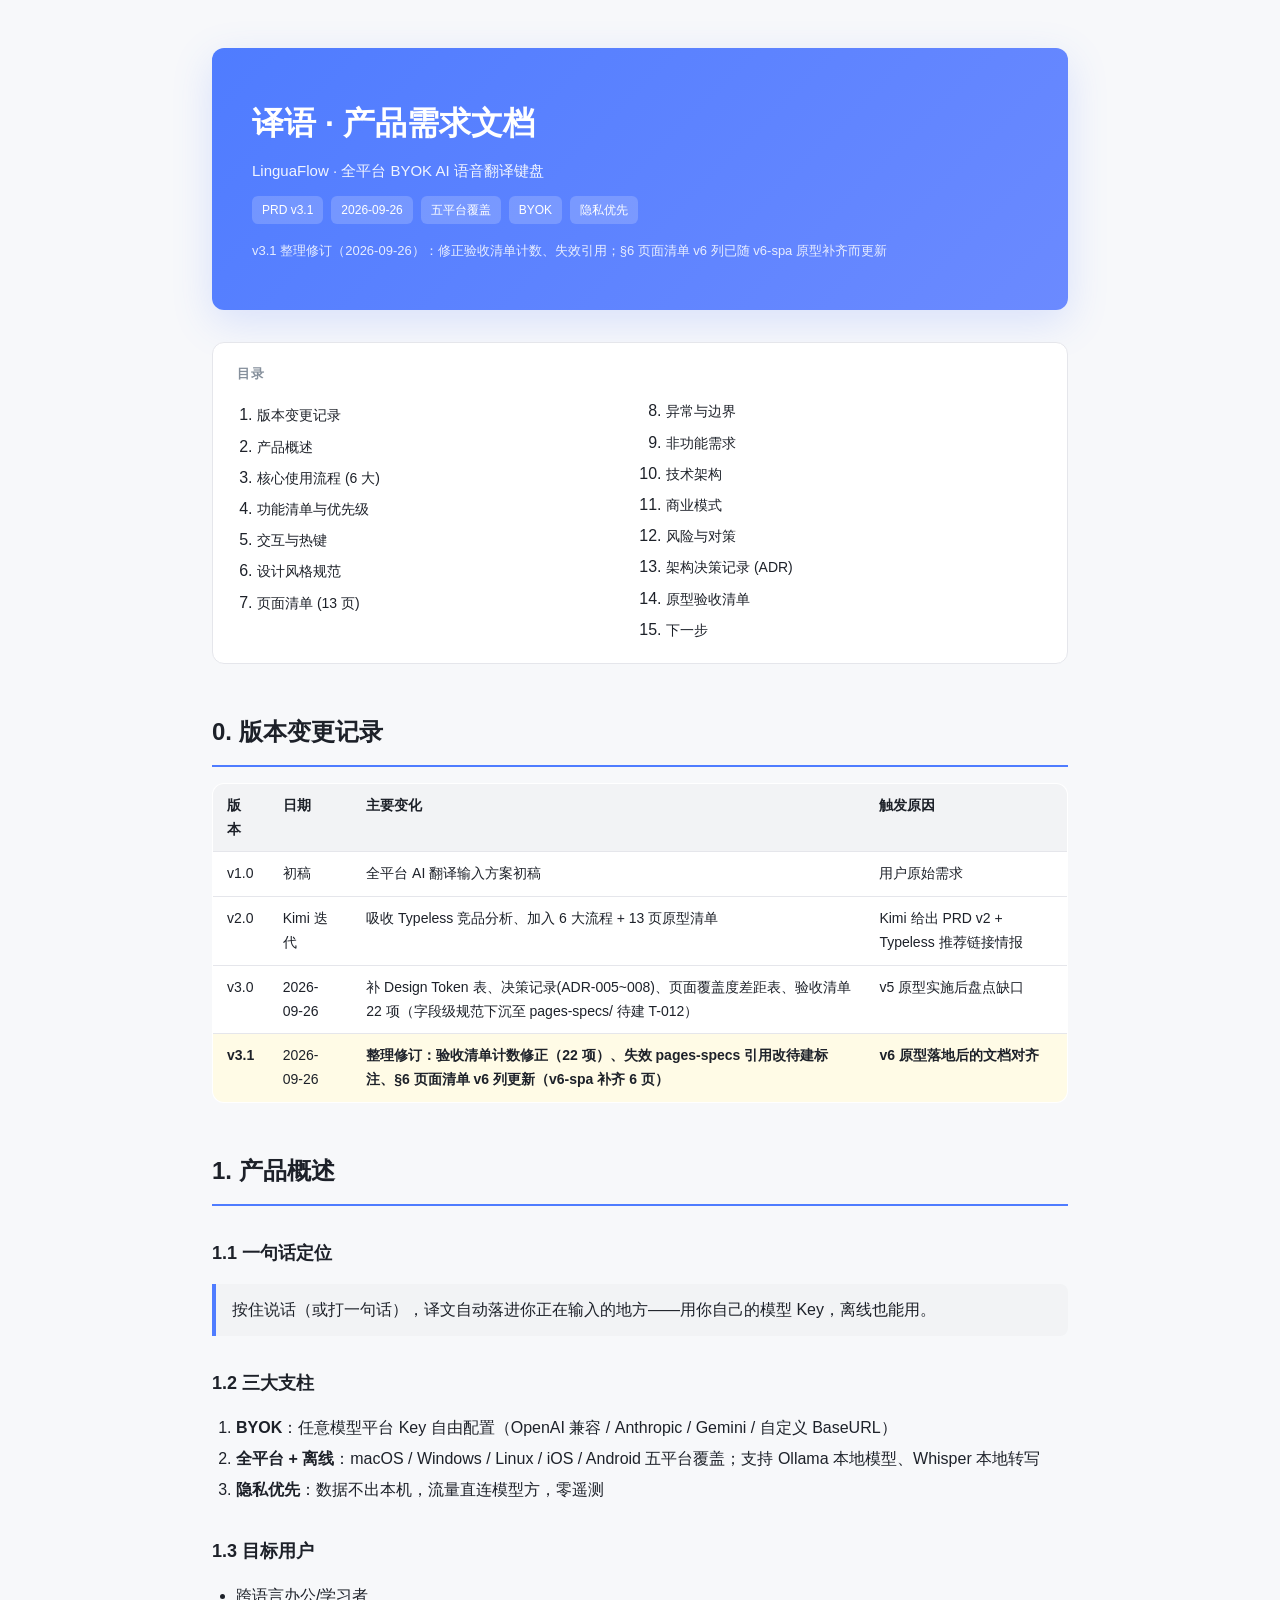
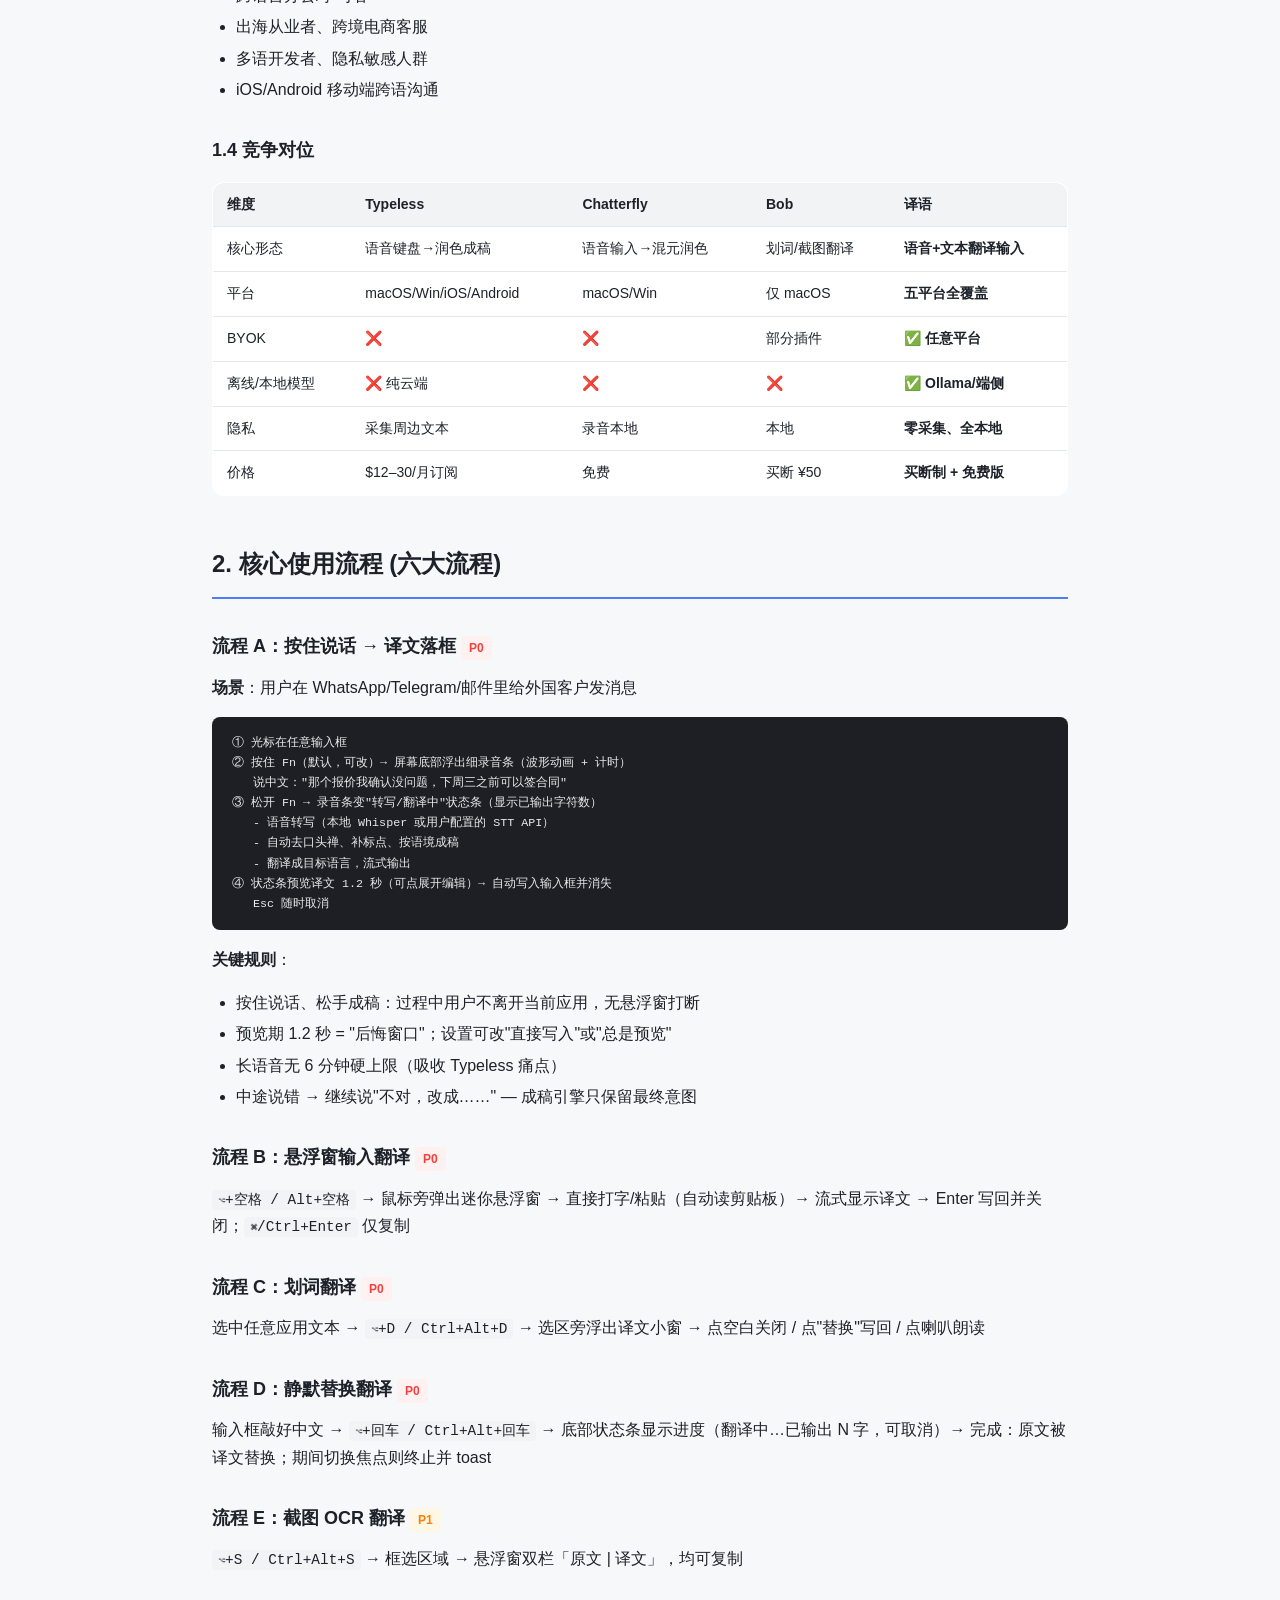
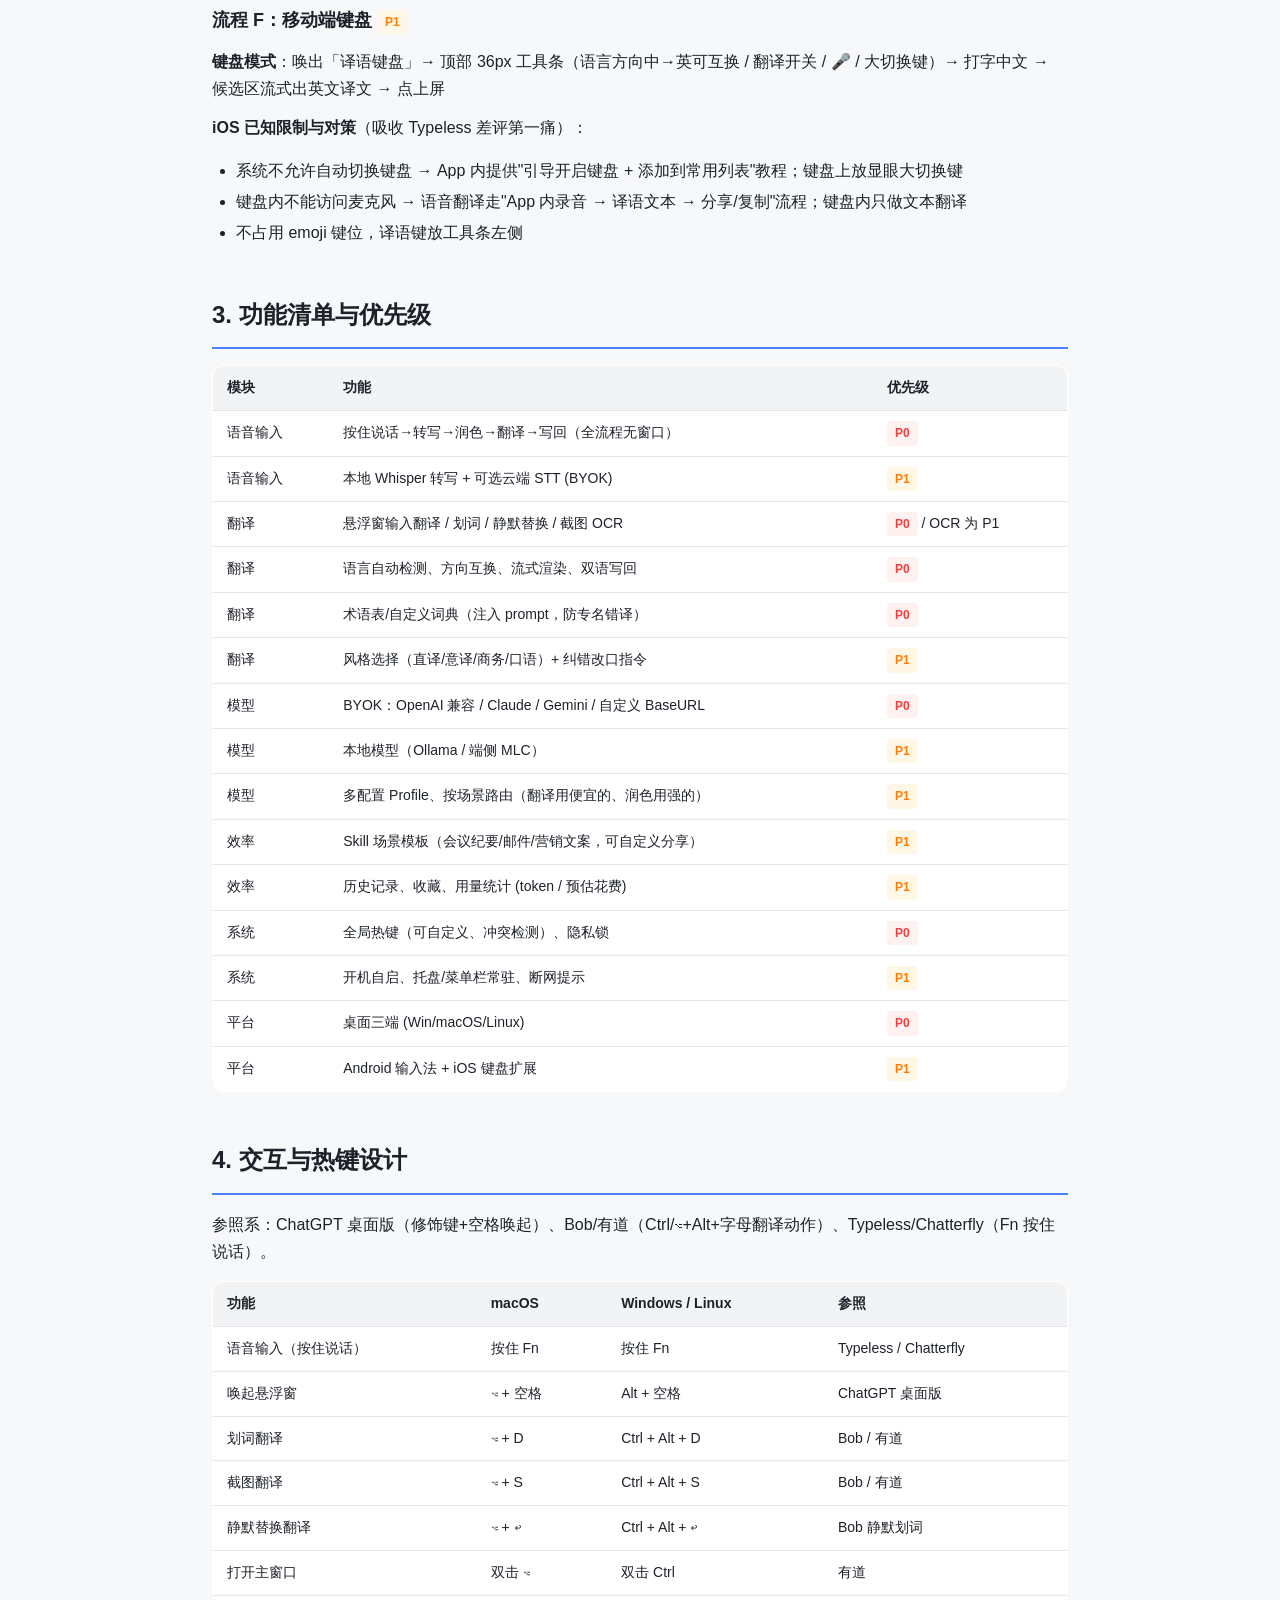
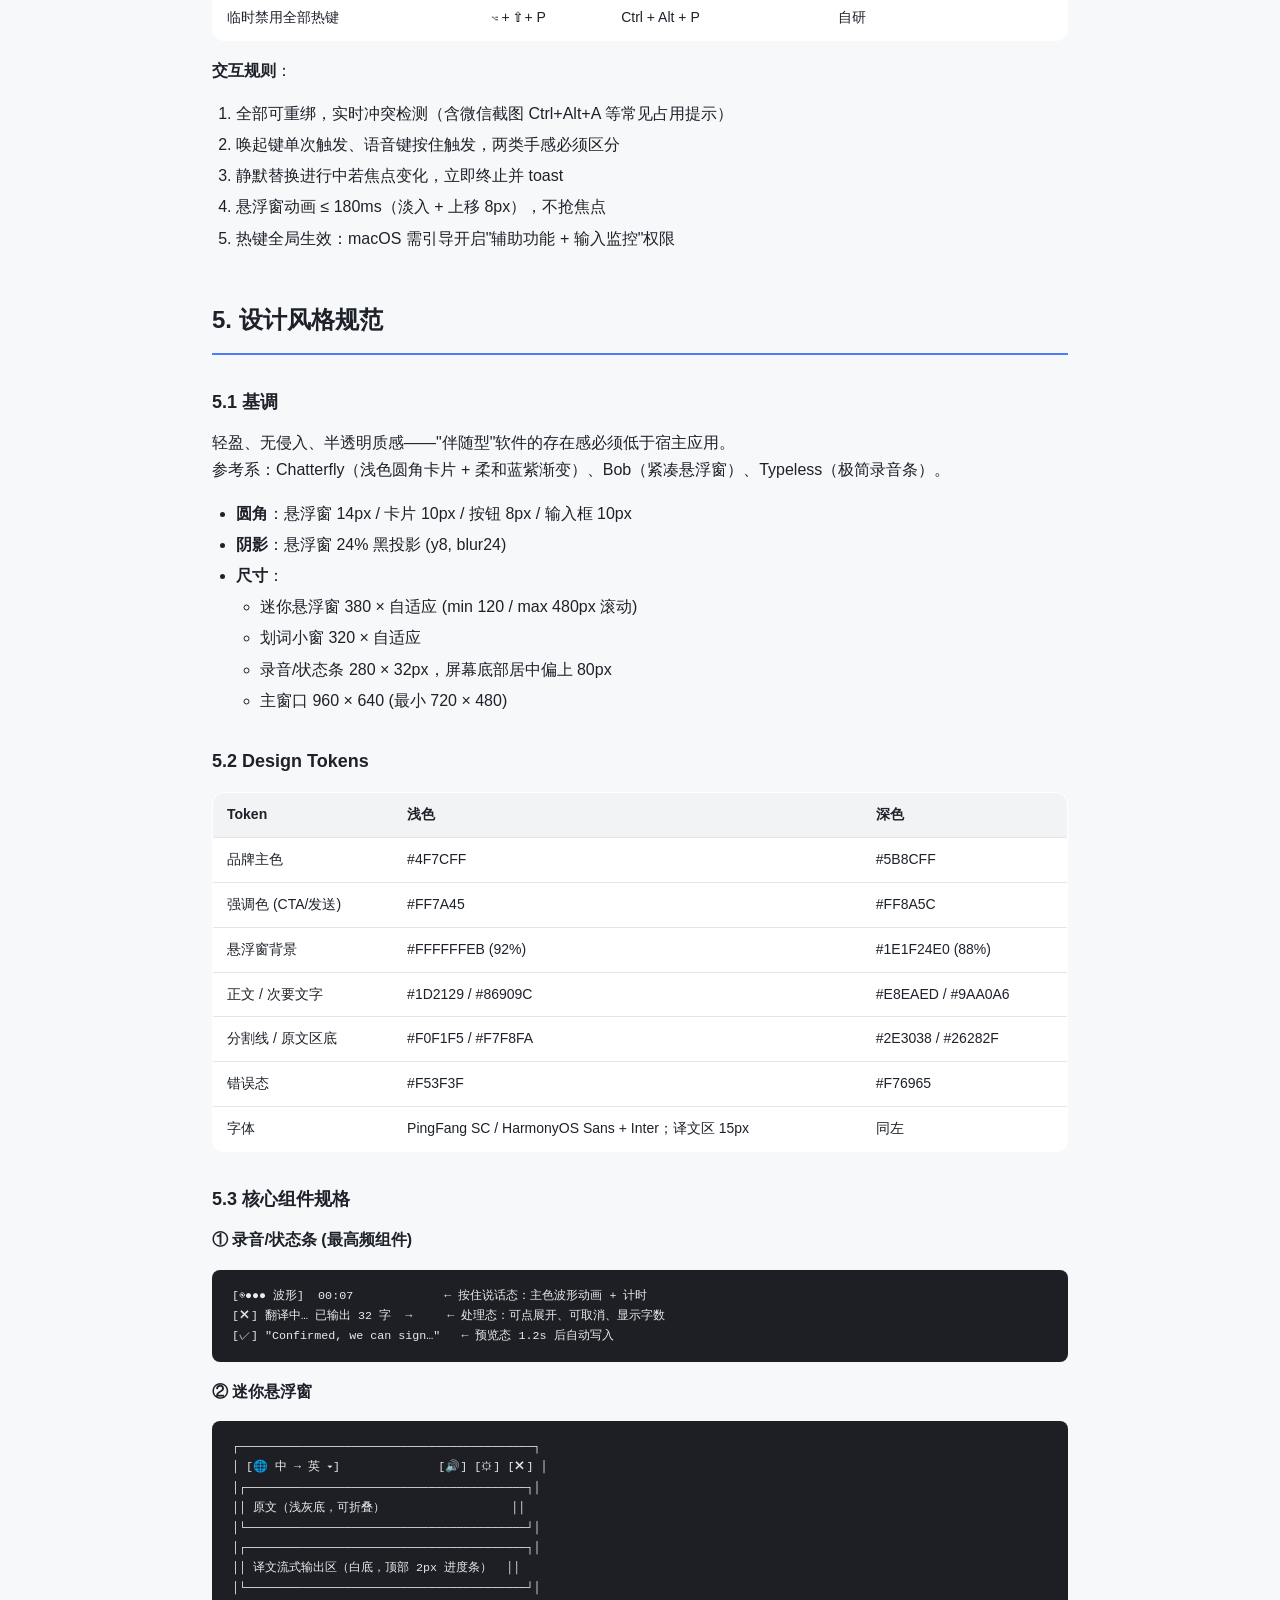
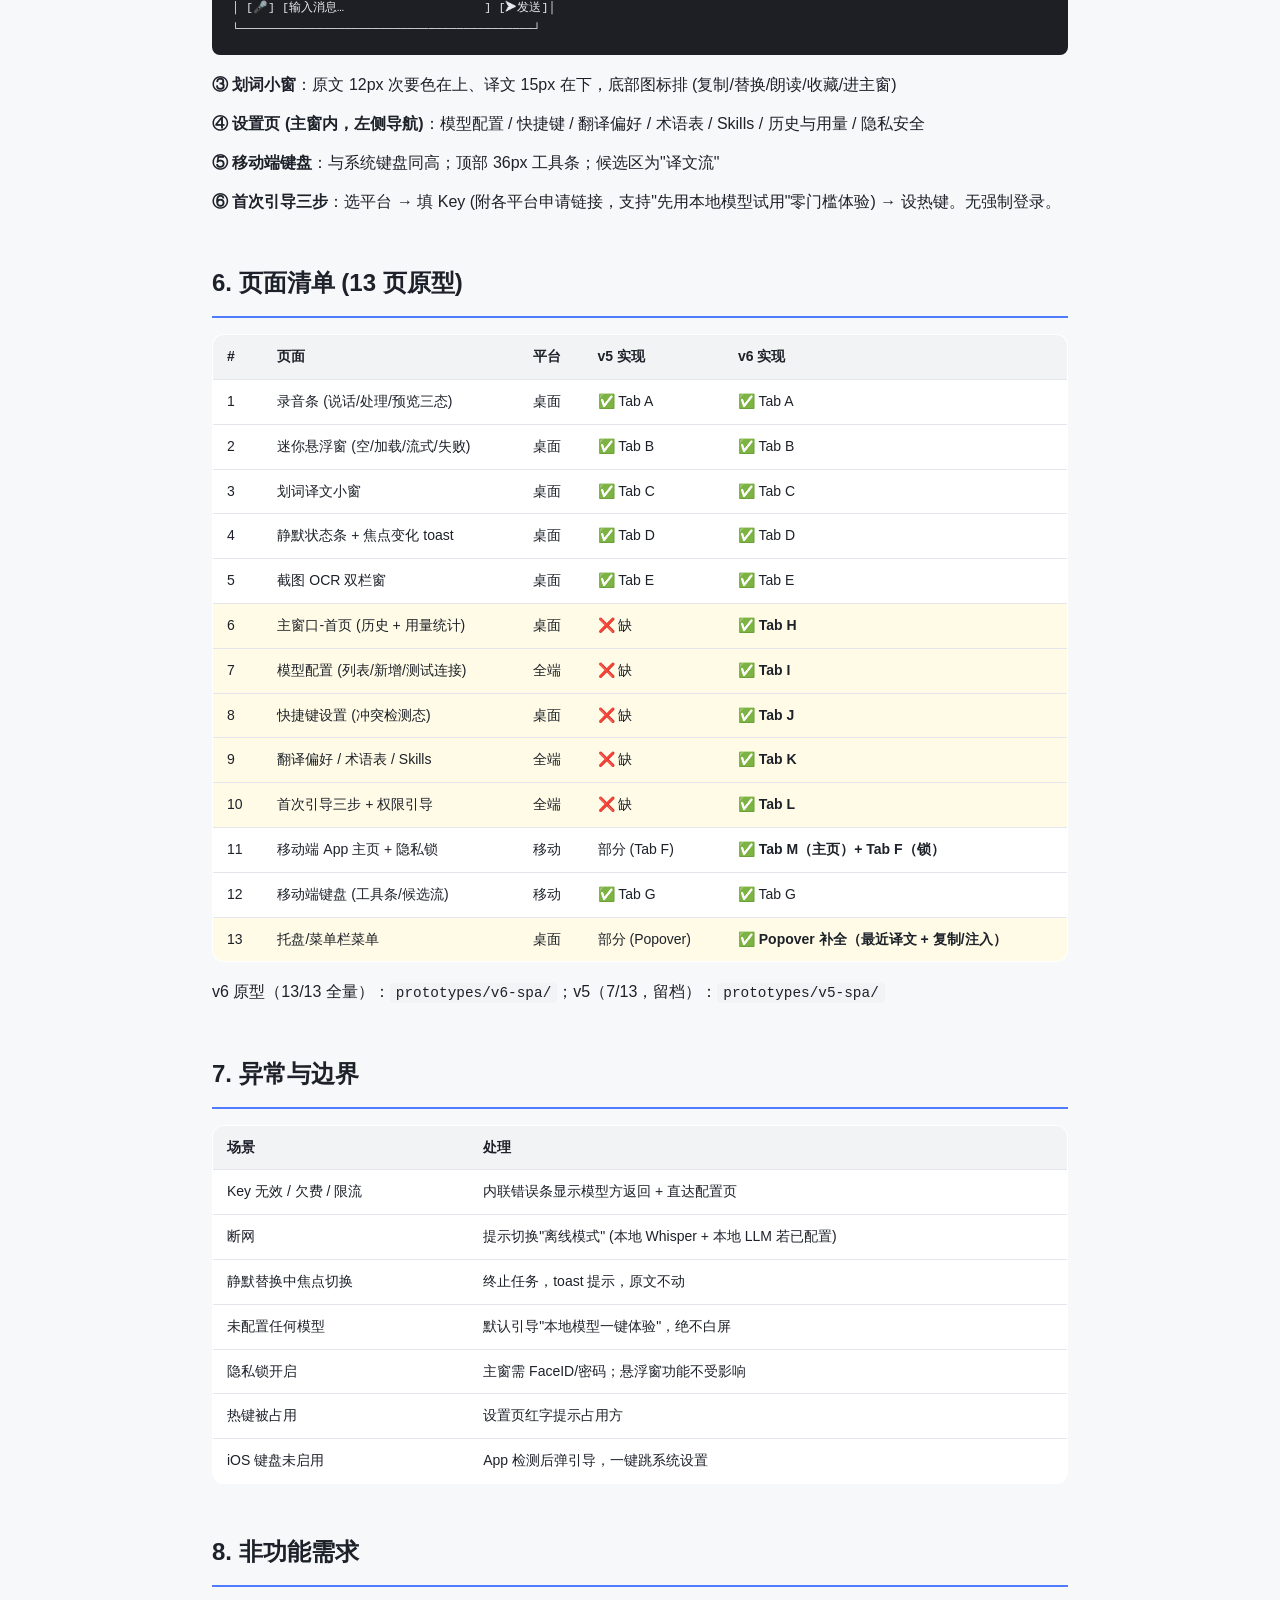
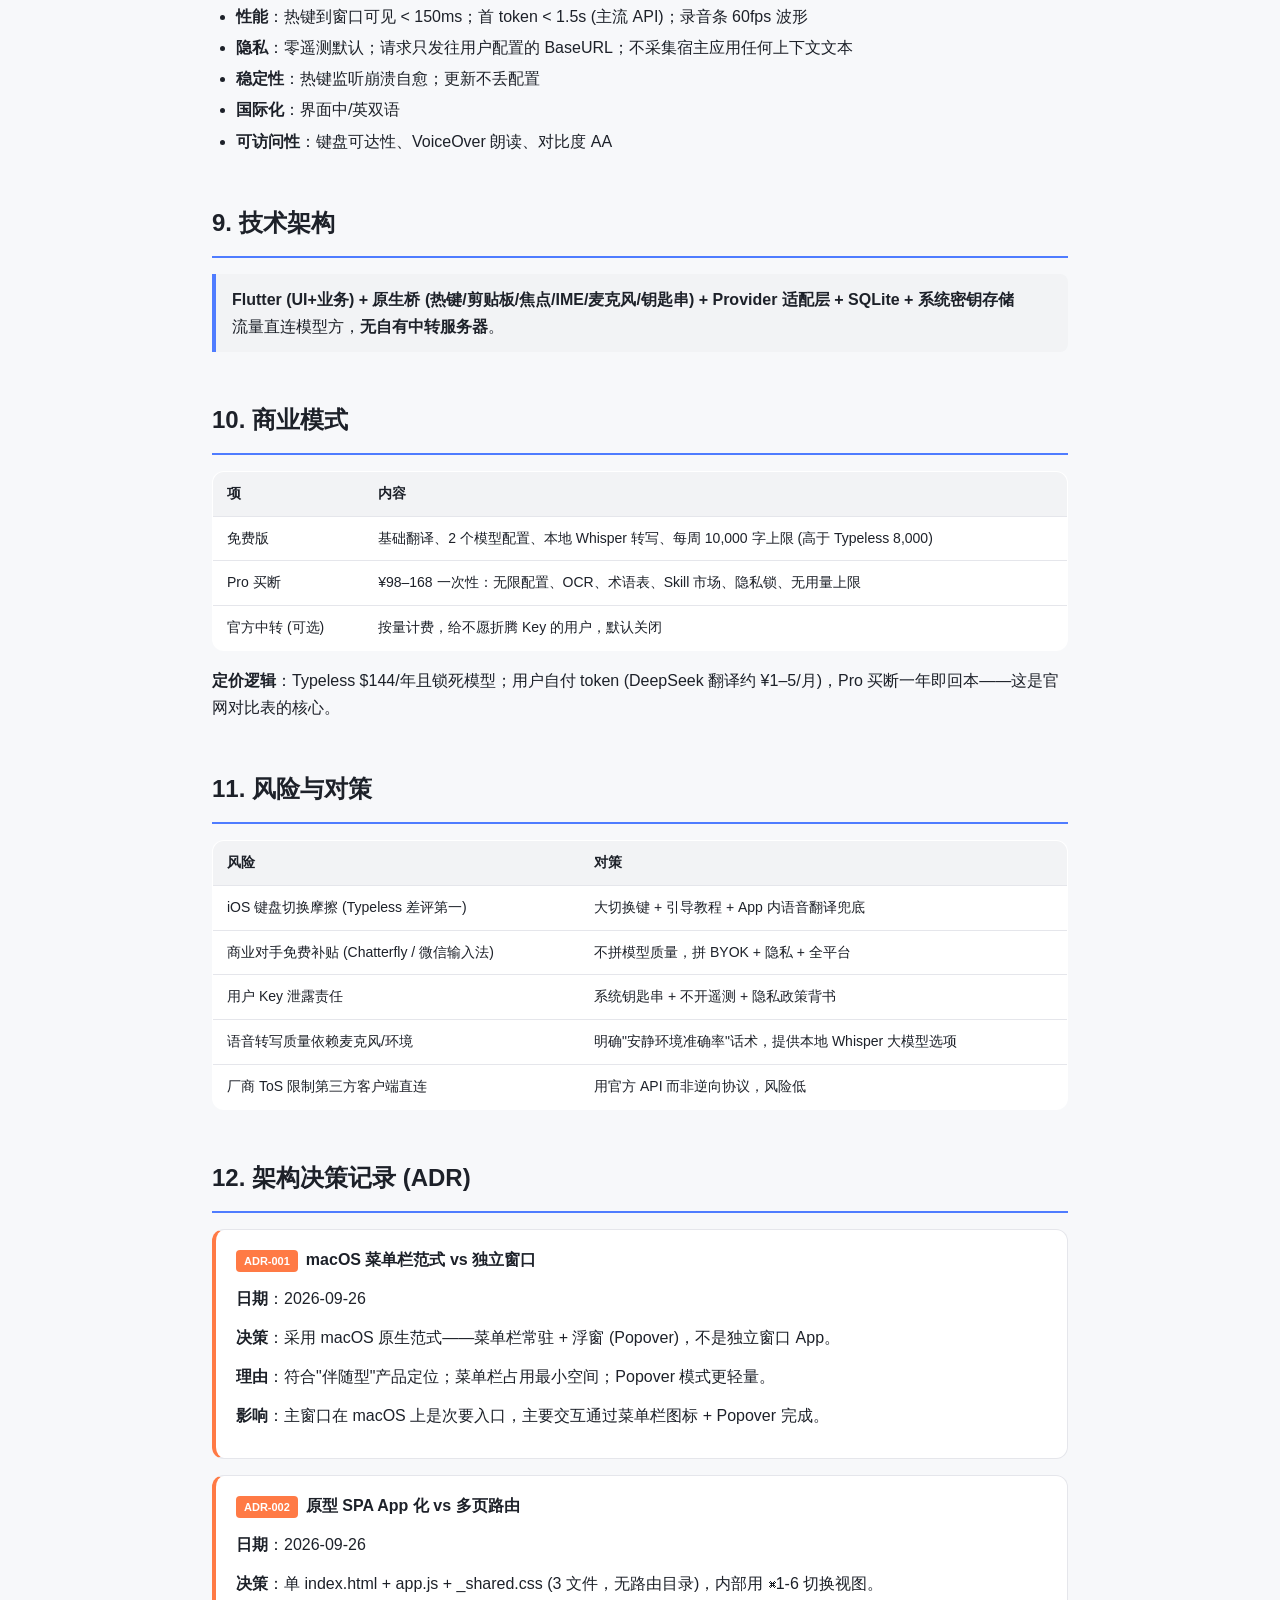
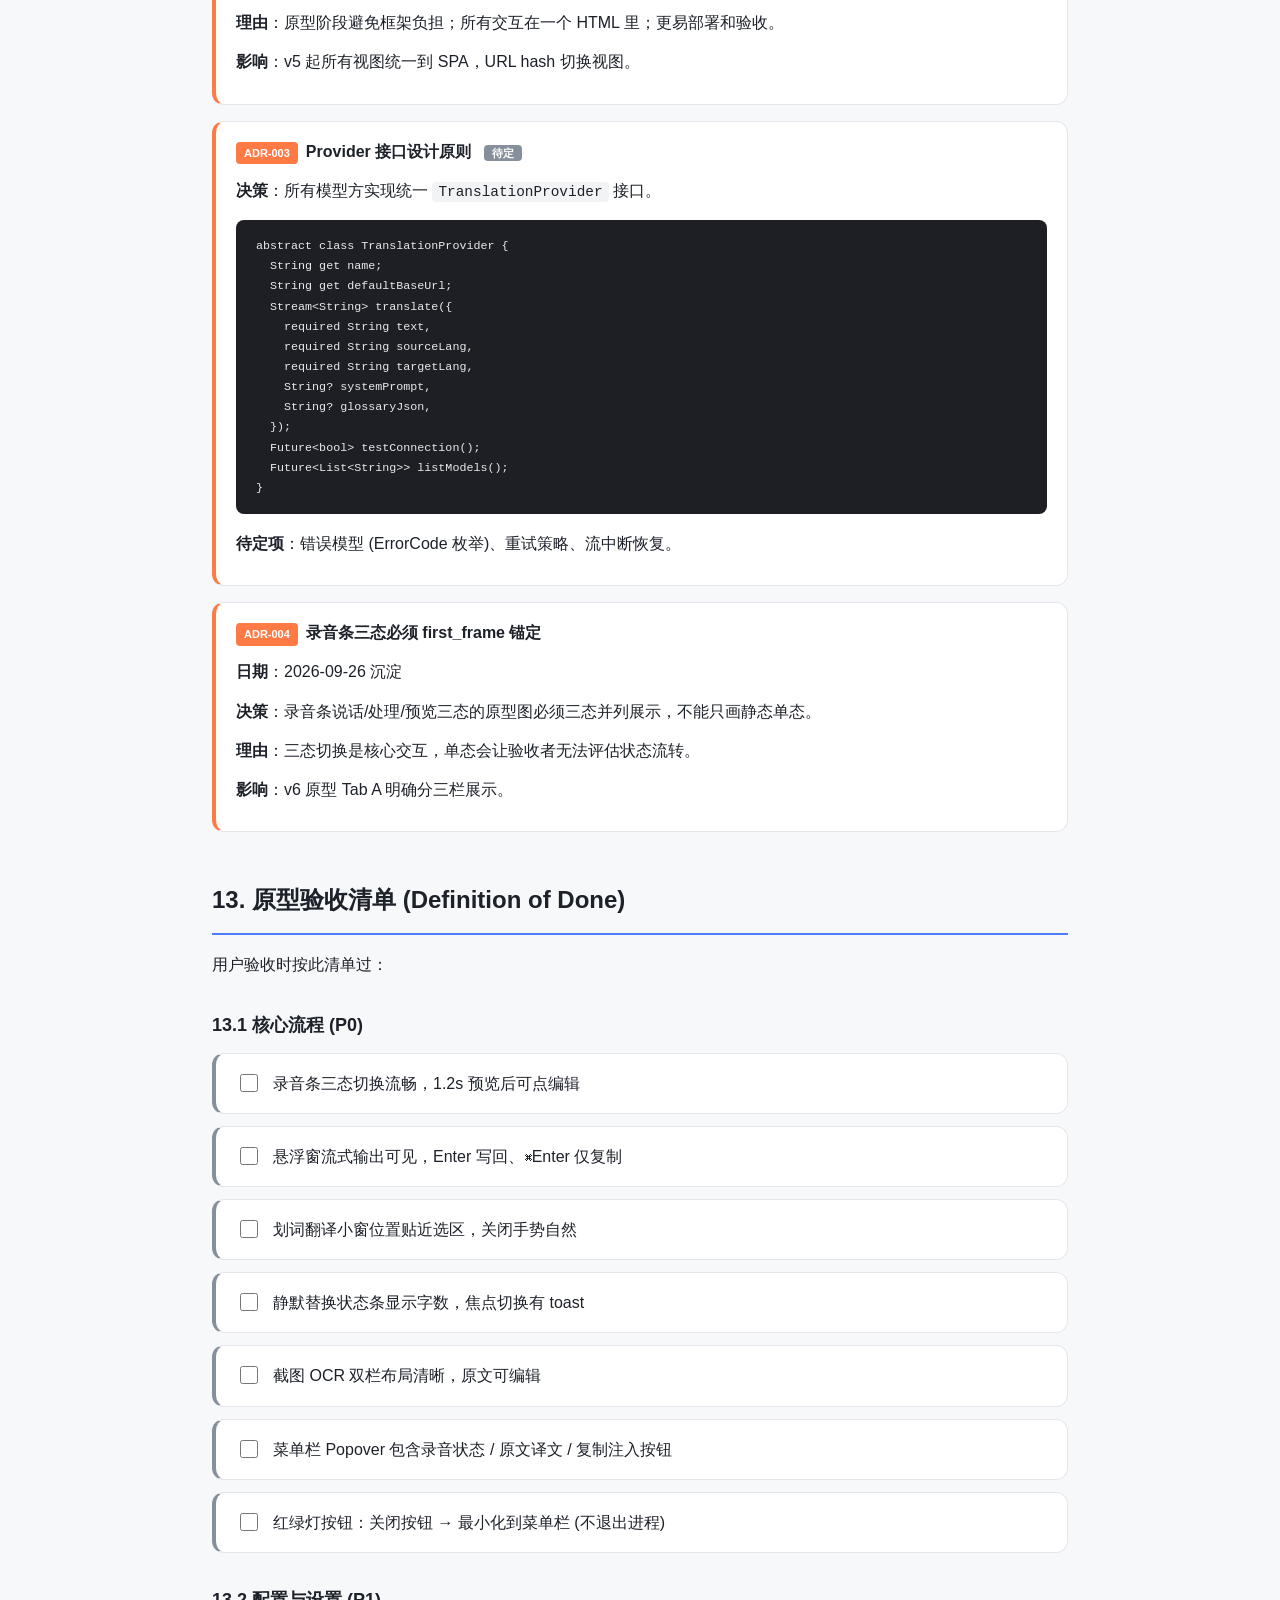
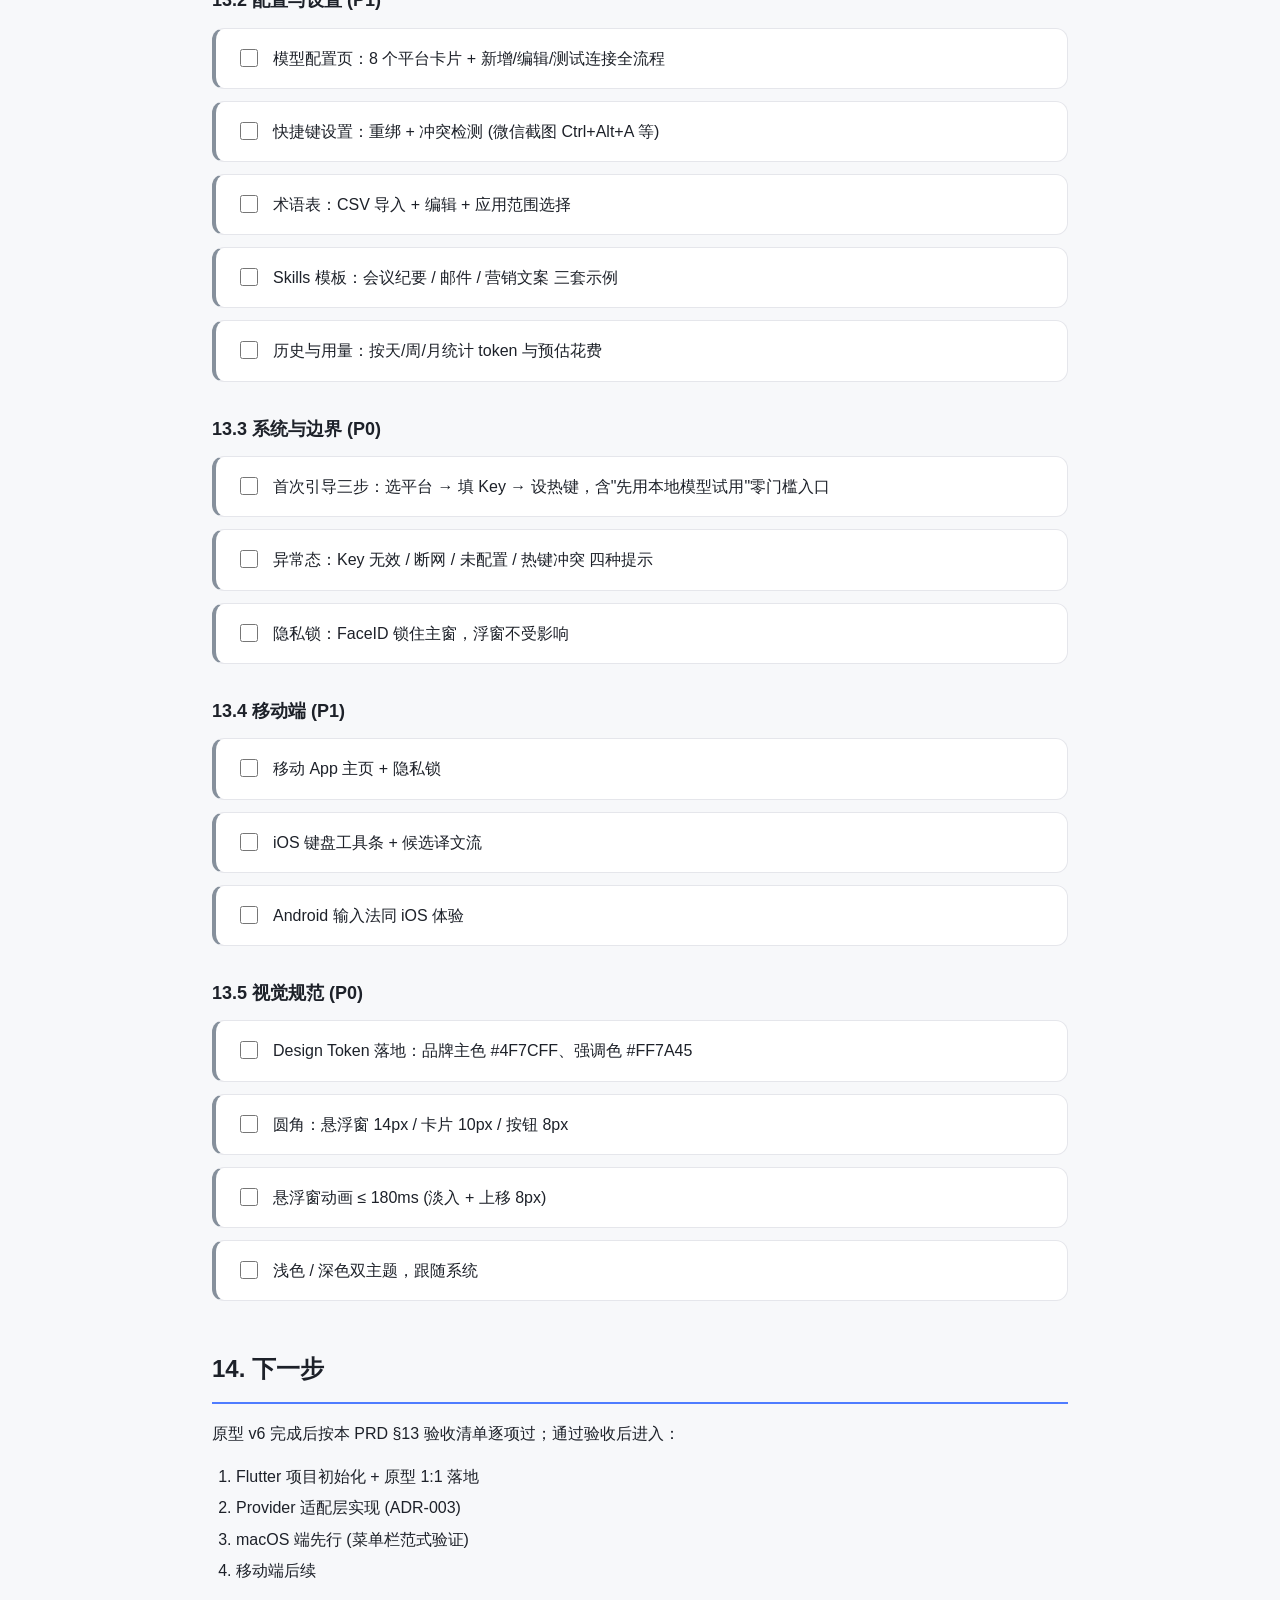
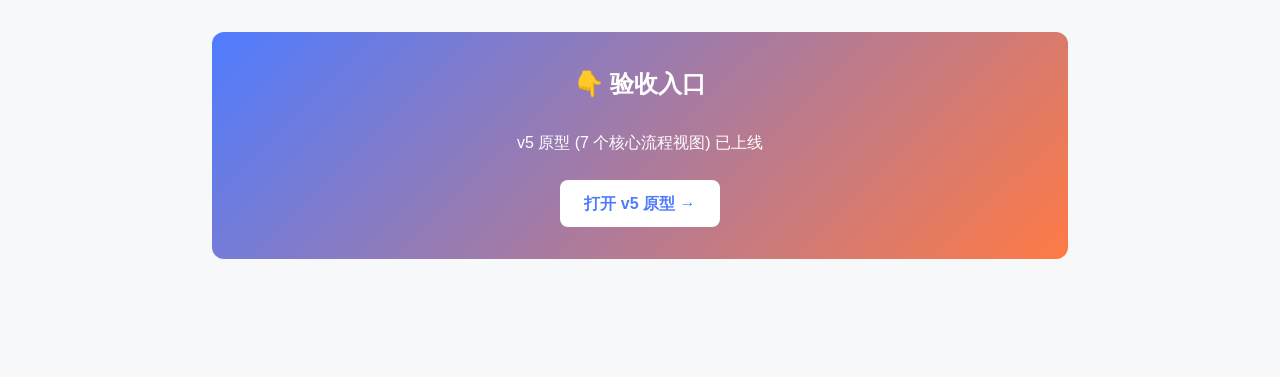
==== commit b41412da: "fix(prd): PRD v3.1 整理修订（计数/断链/页面表落地） - 验收清单计数 24→22（grep "^- \[ \]" 实测 22 项，全仓库引用同步纠正） - §6 页面表表头「v6" ====
--- a/assets/PRD_v3.0_deploy.html
+++ b/assets/PRD_v3.0_deploy.html
@@ -3,7 +3,7 @@
 <head>
 <meta charset="UTF-8" />
 <meta name="viewport" content="width=device-width, initial-scale=1.0" />
-<title>译语 · PRD v3.0</title>
+<title>译语 · PRD v3.1</title>
 <style>
   :root {
     --brand: #4F7CFF;
@@ -209,13 +209,13 @@
     <h1>译语 · 产品需求文档</h1>
     <div class="sub">LinguaFlow · 全平台 BYOK AI 语音翻译键盘</div>
     <div class="badges">
-      <span class="badge">PRD v3.0</span>
+      <span class="badge">PRD v3.1</span>
       <span class="badge">2026-09-26</span>
       <span class="badge">五平台覆盖</span>
       <span class="badge">BYOK</span>
       <span class="badge">隐私优先</span>
     </div>
-    <div class="meta">从 v2.0 (Kimi 竞品分析) 升级到 v3.0，吸收 v5 原型实施反馈</div>
+    <div class="meta">v3.1 整理修订（2026-09-26）：修正验收清单计数、失效引用；§6 页面清单 v6 列已随 v6-spa 原型补齐而更新</div>
   </header>
 
   <nav class="toc">
@@ -244,7 +244,8 @@
     <tr><th>版本</th><th>日期</th><th>主要变化</th><th>触发原因</th></tr>
     <tr><td>v1.0</td><td>初稿</td><td>全平台 AI 翻译输入方案初稿</td><td>用户原始需求</td></tr>
     <tr><td>v2.0</td><td>Kimi 迭代</td><td>吸收 Typeless 竞品分析、加入 6 大流程 + 13 页原型清单</td><td>Kimi 给出 PRD v2 + Typeless 推荐链接情报</td></tr>
-    <tr class="gap-row"><td><strong>v3.0</strong></td><td>2026-09-26</td><td><strong>补齐 13 页字段级规范、设计 token、决策记录(ADR)、原型覆盖度差距表、验收清单</strong></td><td><strong>v5 原型实施后盘点缺口</strong></td></tr>
+    <tr><td>v3.0</td><td>2026-09-26</td><td>补 Design Token 表、决策记录(ADR-005~008)、页面覆盖度差距表、验收清单 22 项（字段级规范下沉至 pages-specs/ 待建 T-012）</td><td>v5 原型实施后盘点缺口</td></tr>
+    <tr class="gap-row"><td><strong>v3.1</strong></td><td>2026-09-26</td><td><strong>整理修订：验收清单计数修正（22 项）、失效 pages-specs 引用改待建标注、§6 页面清单 v6 列更新（v6-spa 补齐 6 页）</strong></td><td><strong>v6 原型落地后的文档对齐</strong></td></tr>
   </table>
 
   <h2 id="overview">1. 产品概述</h2>
@@ -417,21 +418,22 @@
 
   <h2 id="pages">6. 页面清单 (13 页原型)</h2>
   <table>
-    <tr><th>#</th><th>页面</th><th>平台</th><th>v5 实现</th><th>v6 待补</th></tr>
-    <tr><td>1</td><td>录音条 (说话/处理/预览三态)</td><td>桌面</td><td>✅ Tab A</td><td>—</td></tr>
-    <tr><td>2</td><td>迷你悬浮窗 (空/加载/流式/失败)</td><td>桌面</td><td>✅ Tab B</td><td>—</td></tr>
-    <tr><td>3</td><td>划词译文小窗</td><td>桌面</td><td>✅ Tab C</td><td>—</td></tr>
-    <tr><td>4</td><td>静默状态条 + 焦点变化 toast</td><td>桌面</td><td>✅ Tab D</td><td>—</td></tr>
-    <tr><td>5</td><td>截图 OCR 双栏窗</td><td>桌面</td><td>✅ Tab E</td><td>—</td></tr>
-    <tr class="gap-row"><td>6</td><td>主窗口-首页 (历史 + 用量统计)</td><td>桌面</td><td>❌ 缺</td><td><strong>✅ 新增</strong></td></tr>
-    <tr class="gap-row"><td>7</td><td>模型配置 (列表/新增/测试连接)</td><td>全端</td><td>❌ 缺</td><td><strong>✅ 新增</strong></td></tr>
-    <tr class="gap-row"><td>8</td><td>快捷键设置 (冲突检测态)</td><td>桌面</td><td>❌ 缺</td><td><strong>✅ 新增</strong></td></tr>
-    <tr class="gap-row"><td>9</td><td>翻译偏好 / 术语表 / Skills</td><td>全端</td><td>❌ 缺</td><td><strong>✅ 新增</strong></td></tr>
-    <tr class="gap-row"><td>10</td><td>首次引导三步 + 权限引导</td><td>全端</td><td>❌ 缺</td><td><strong>✅ 新增</strong></td></tr>
-    <tr><td>11</td><td>移动端 App 主页 + 隐私锁</td><td>移动</td><td>部分 (Tab F)</td><td><strong>✅ 补全</strong></td></tr>
-    <tr><td>12</td><td>移动端键盘 (工具条/候选流)</td><td>移动</td><td>✅ Tab G</td><td>—</td></tr>
-    <tr class="gap-row"><td>13</td><td>托盘/菜单栏菜单</td><td>桌面</td><td>部分 (Popover)</td><td><strong>✅ 补全</strong></td></tr>
-  </table>
+    <tr><th>#</th><th>页面</th><th>平台</th><th>v5 实现</th><th>v6 实现</th></tr>
+    <tr><td>1</td><td>录音条 (说话/处理/预览三态)</td><td>桌面</td><td>✅ Tab A</td><td>✅ Tab A</td></tr>
+    <tr><td>2</td><td>迷你悬浮窗 (空/加载/流式/失败)</td><td>桌面</td><td>✅ Tab B</td><td>✅ Tab B</td></tr>
+    <tr><td>3</td><td>划词译文小窗</td><td>桌面</td><td>✅ Tab C</td><td>✅ Tab C</td></tr>
+    <tr><td>4</td><td>静默状态条 + 焦点变化 toast</td><td>桌面</td><td>✅ Tab D</td><td>✅ Tab D</td></tr>
+    <tr><td>5</td><td>截图 OCR 双栏窗</td><td>桌面</td><td>✅ Tab E</td><td>✅ Tab E</td></tr>
+    <tr class="gap-row"><td>6</td><td>主窗口-首页 (历史 + 用量统计)</td><td>桌面</td><td>❌ 缺</td><td><strong>✅ Tab H</strong></td></tr>
+    <tr class="gap-row"><td>7</td><td>模型配置 (列表/新增/测试连接)</td><td>全端</td><td>❌ 缺</td><td><strong>✅ Tab I</strong></td></tr>
+    <tr class="gap-row"><td>8</td><td>快捷键设置 (冲突检测态)</td><td>桌面</td><td>❌ 缺</td><td><strong>✅ Tab J</strong></td></tr>
+    <tr class="gap-row"><td>9</td><td>翻译偏好 / 术语表 / Skills</td><td>全端</td><td>❌ 缺</td><td><strong>✅ Tab K</strong></td></tr>
+    <tr class="gap-row"><td>10</td><td>首次引导三步 + 权限引导</td><td>全端</td><td>❌ 缺</td><td><strong>✅ Tab L</strong></td></tr>
+    <tr><td>11</td><td>移动端 App 主页 + 隐私锁</td><td>移动</td><td>部分 (Tab F)</td><td><strong>✅ Tab M（主页）+ Tab F（锁）</strong></td></tr>
+    <tr><td>12</td><td>移动端键盘 (工具条/候选流)</td><td>移动</td><td>✅ Tab G</td><td>✅ Tab G</td></tr>
+    <tr class="gap-row"><td>13</td><td>托盘/菜单栏菜单</td><td>桌面</td><td>部分 (Popover)</td><td><strong>✅ Popover 补全（最近译文 + 复制/注入）</strong></td></tr>
+  </table>
+  <p>v6 原型（13/13 全量）：<code>prototypes/v6-spa/</code>；v5（7/13，留档）：<code>prototypes/v5-spa/</code></p>
 
   <h2 id="exceptions">7. 异常与边界</h2>
   <table>
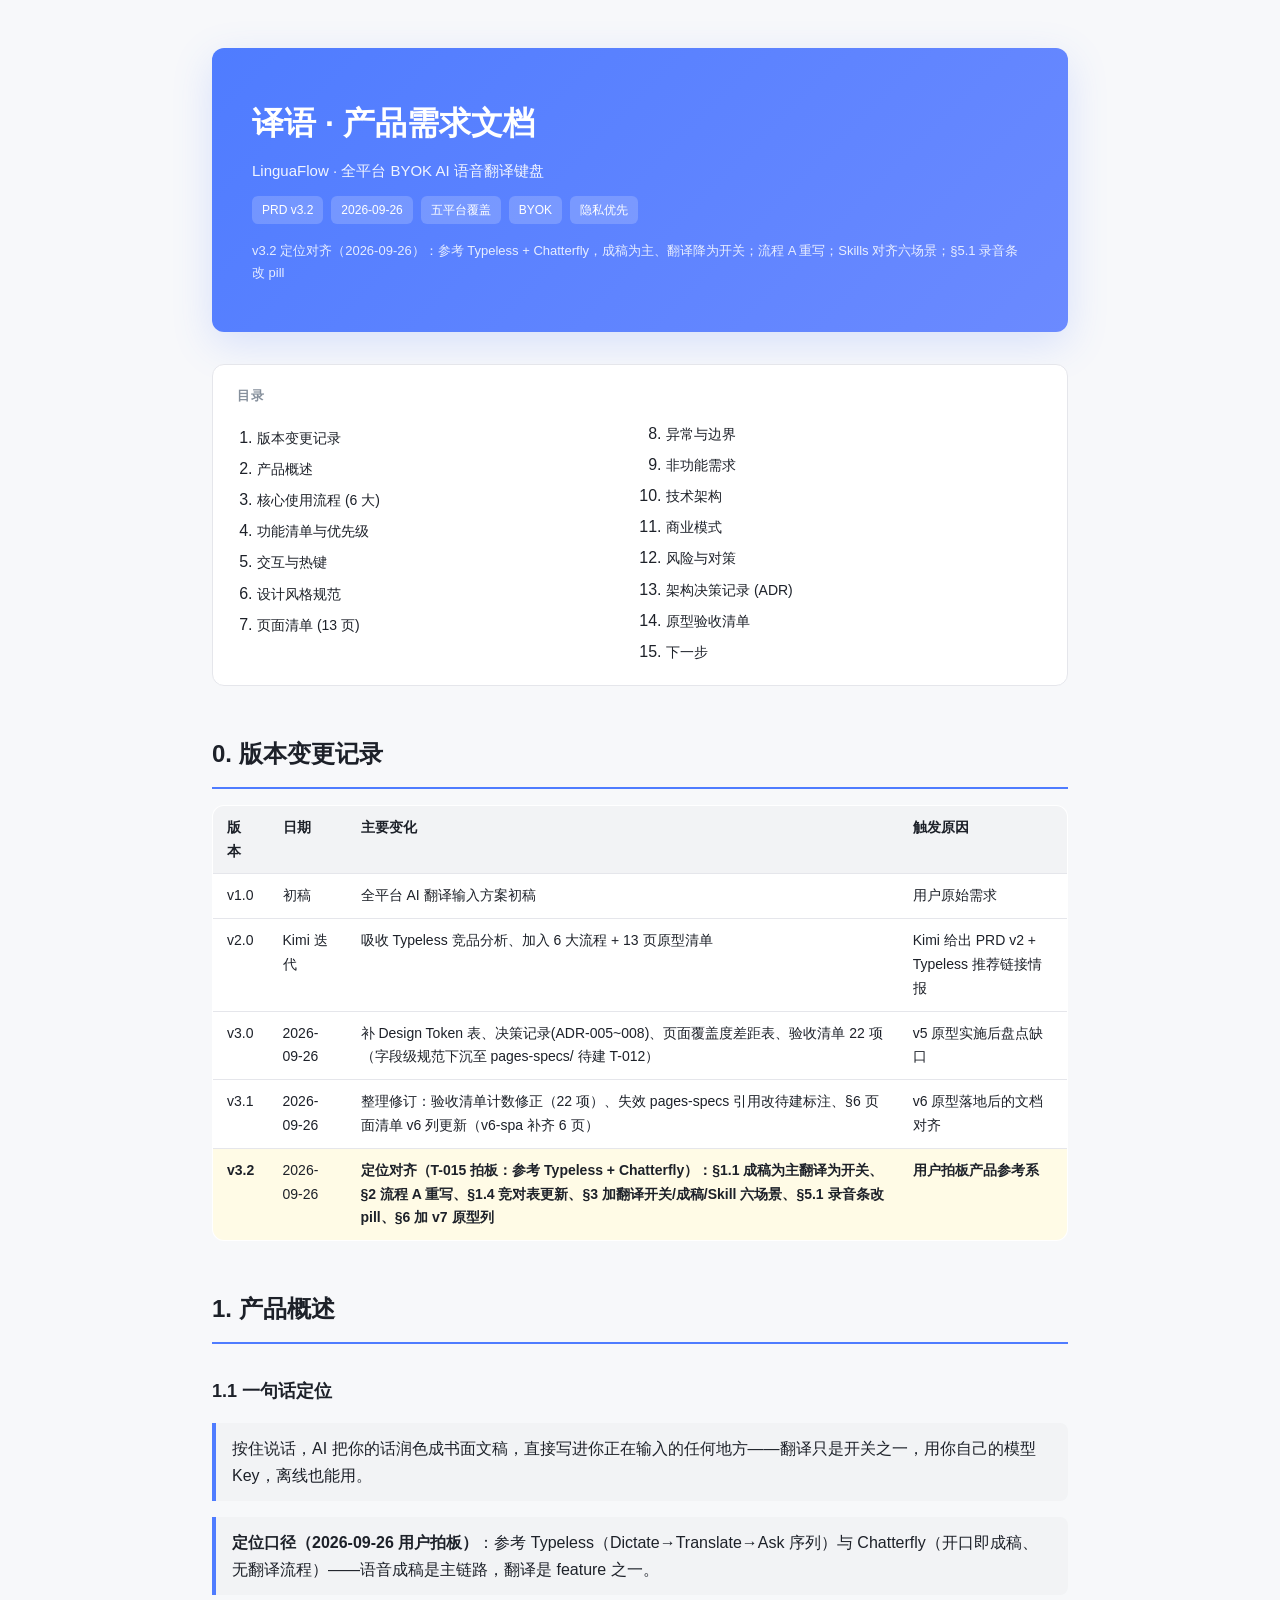
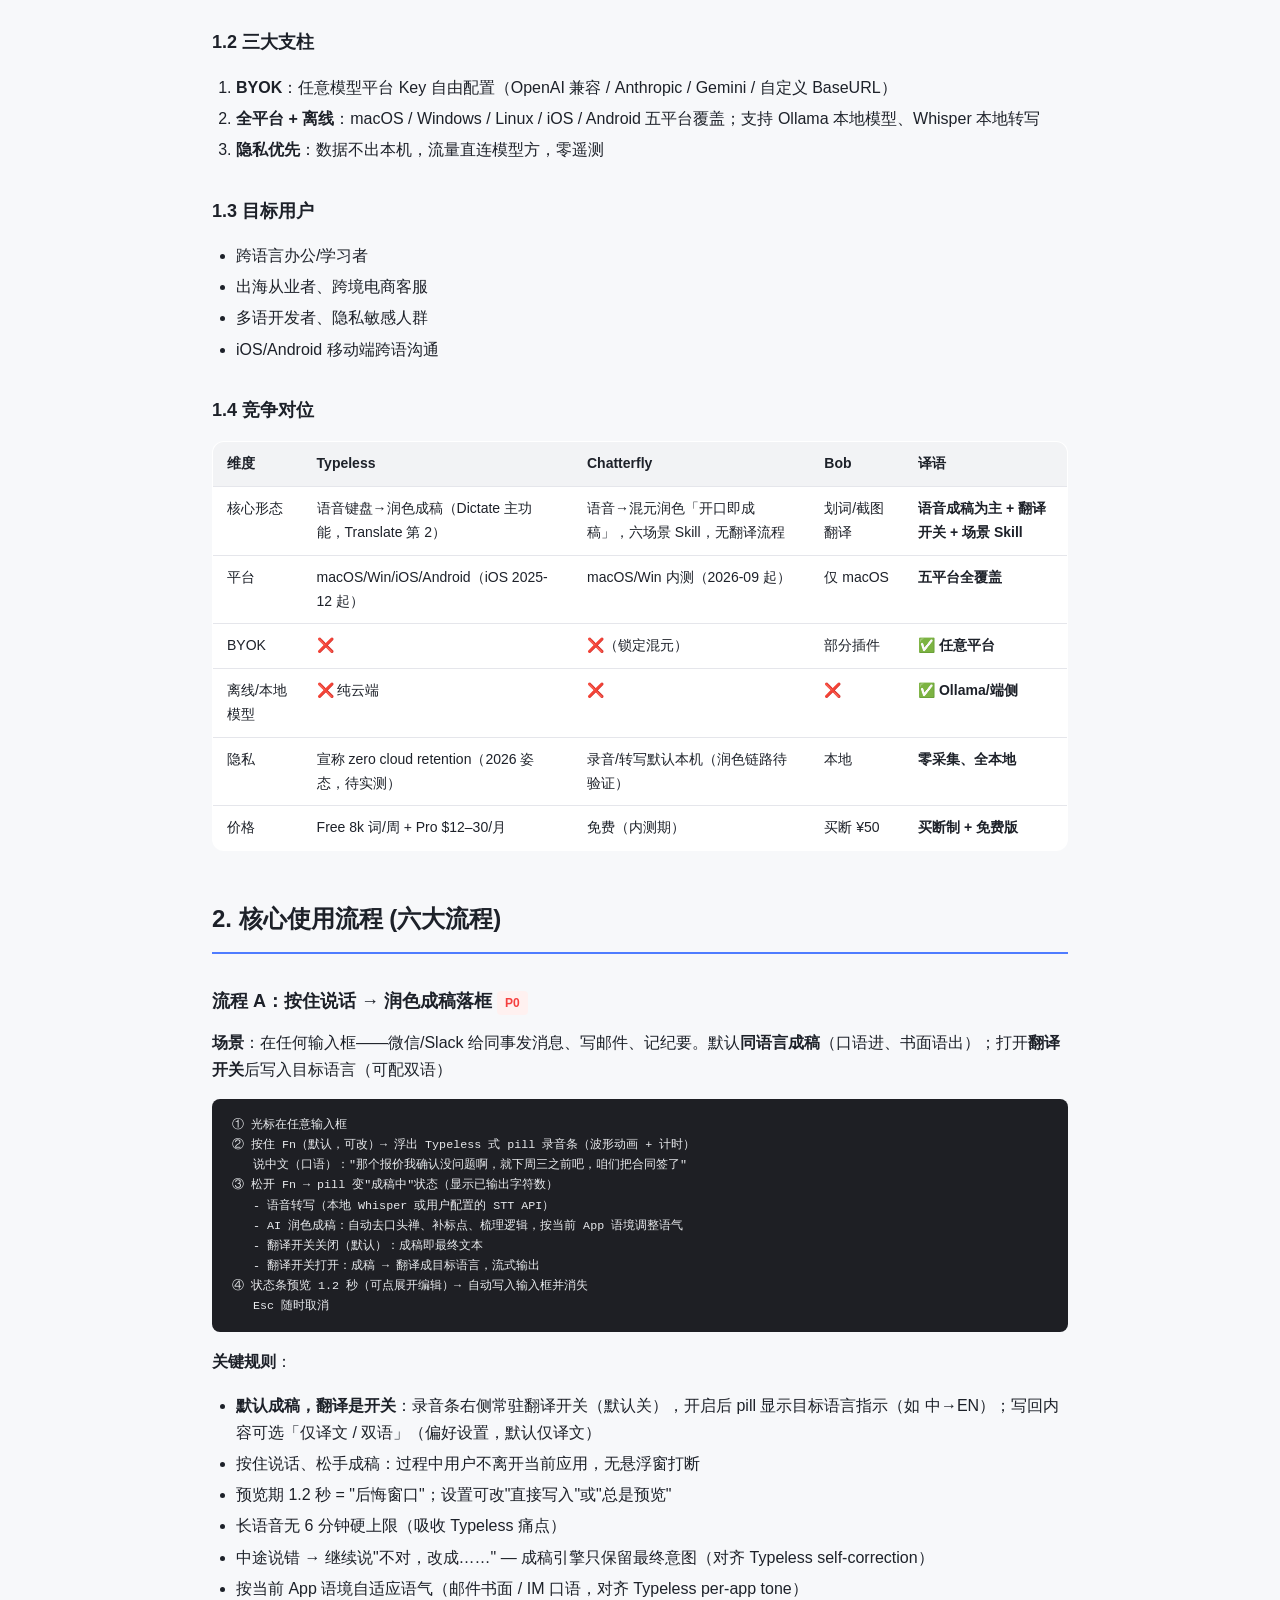
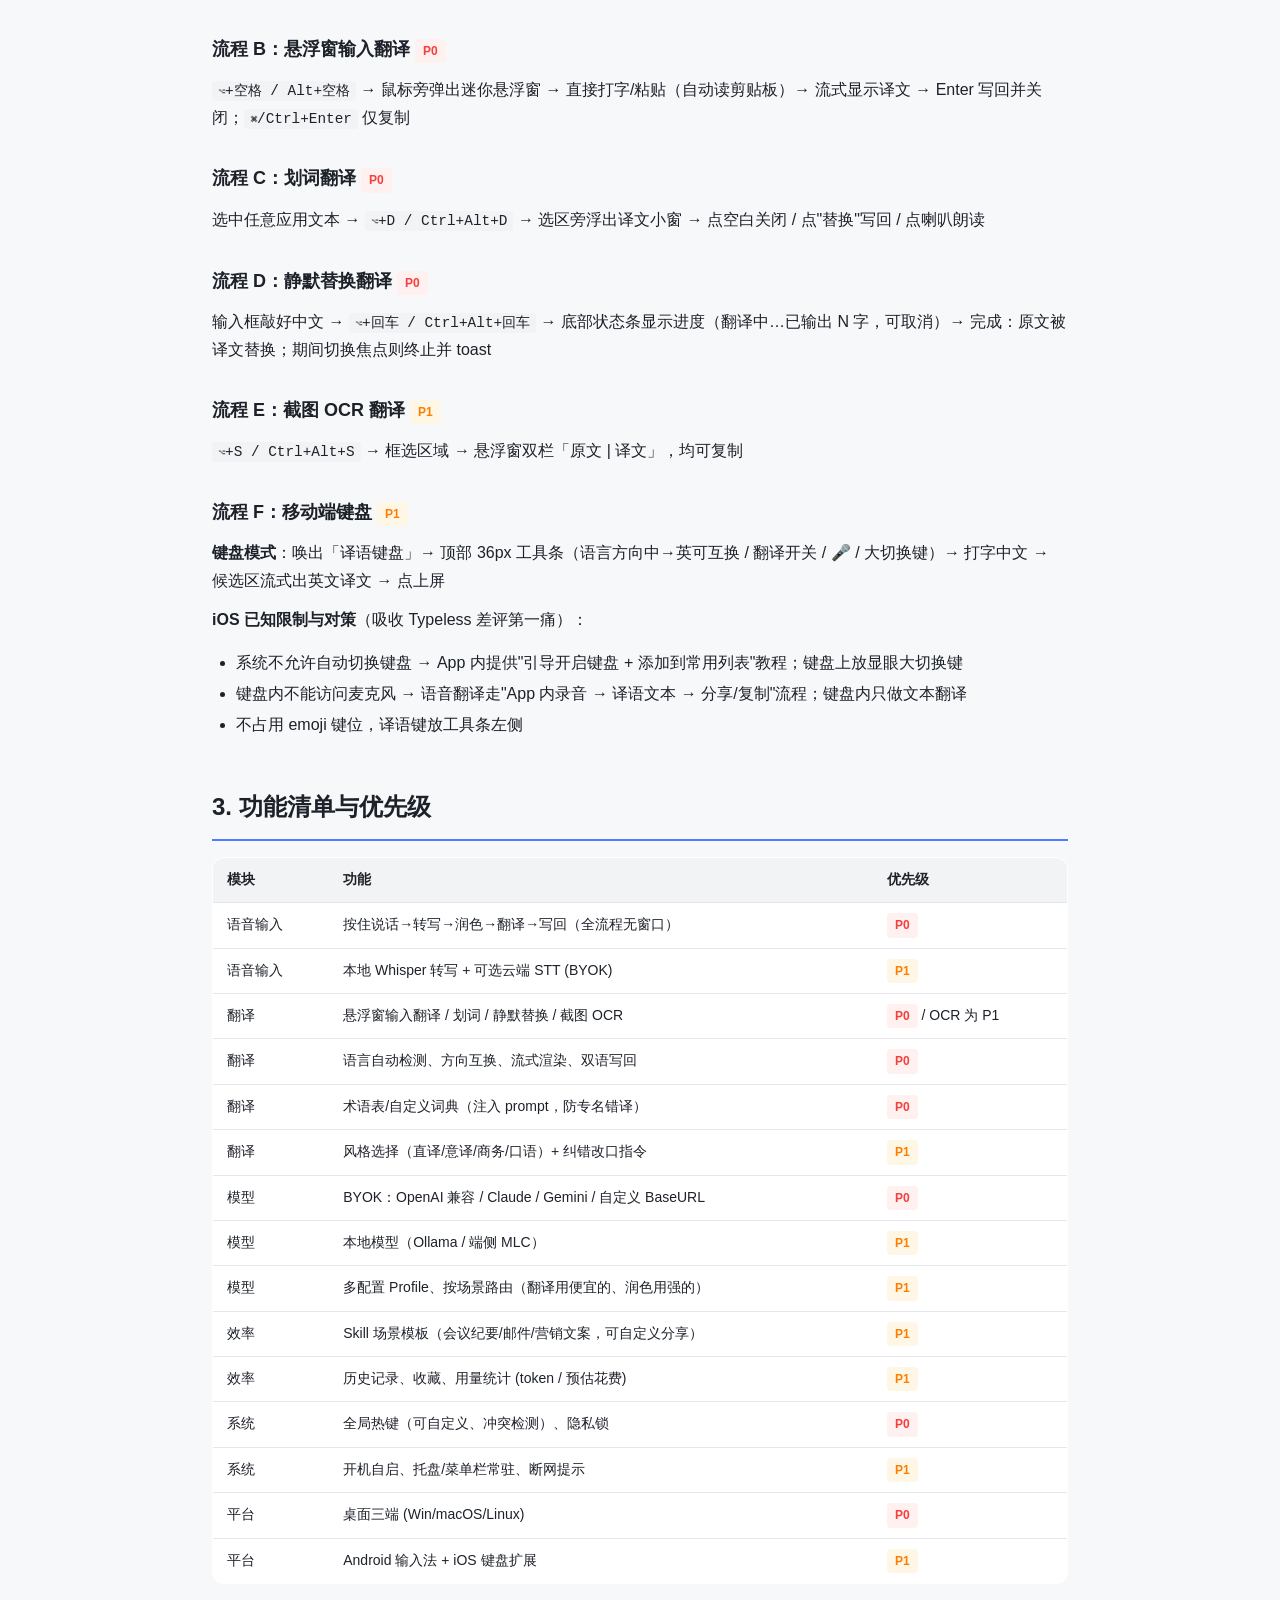
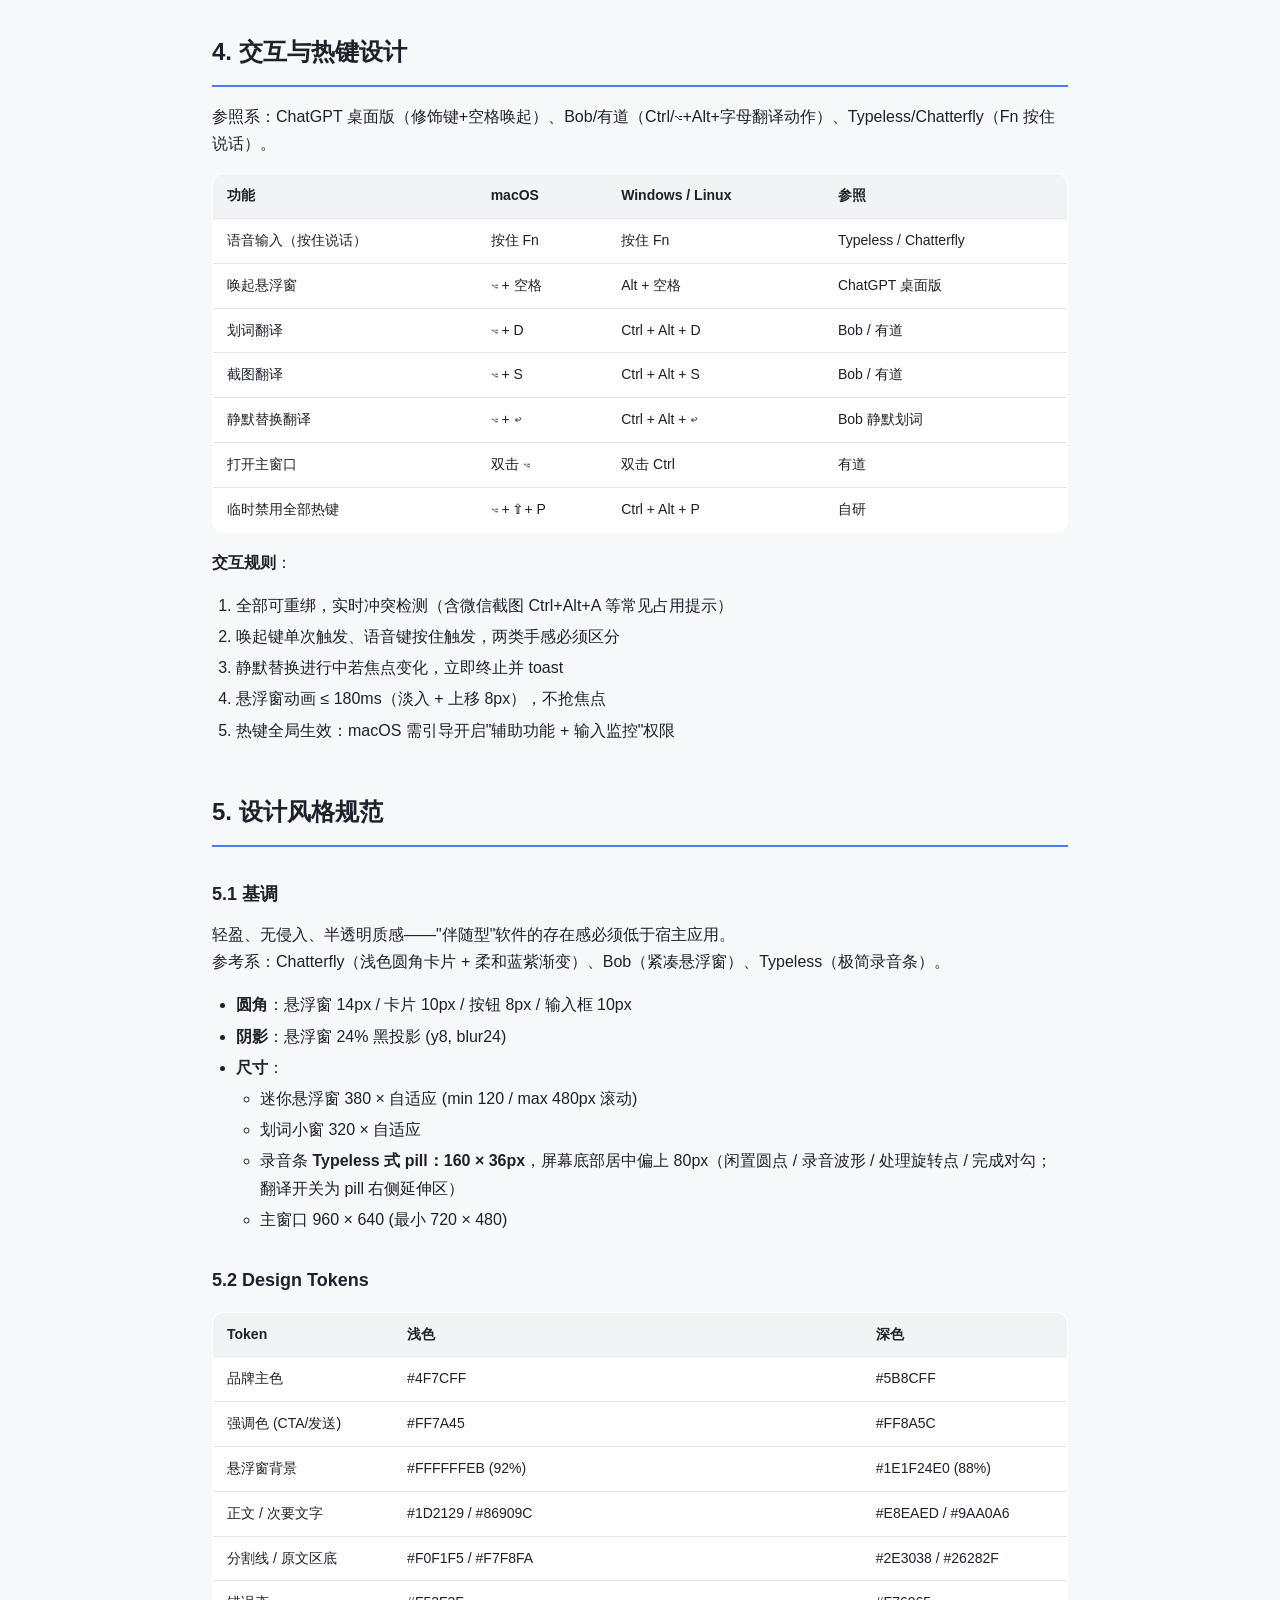
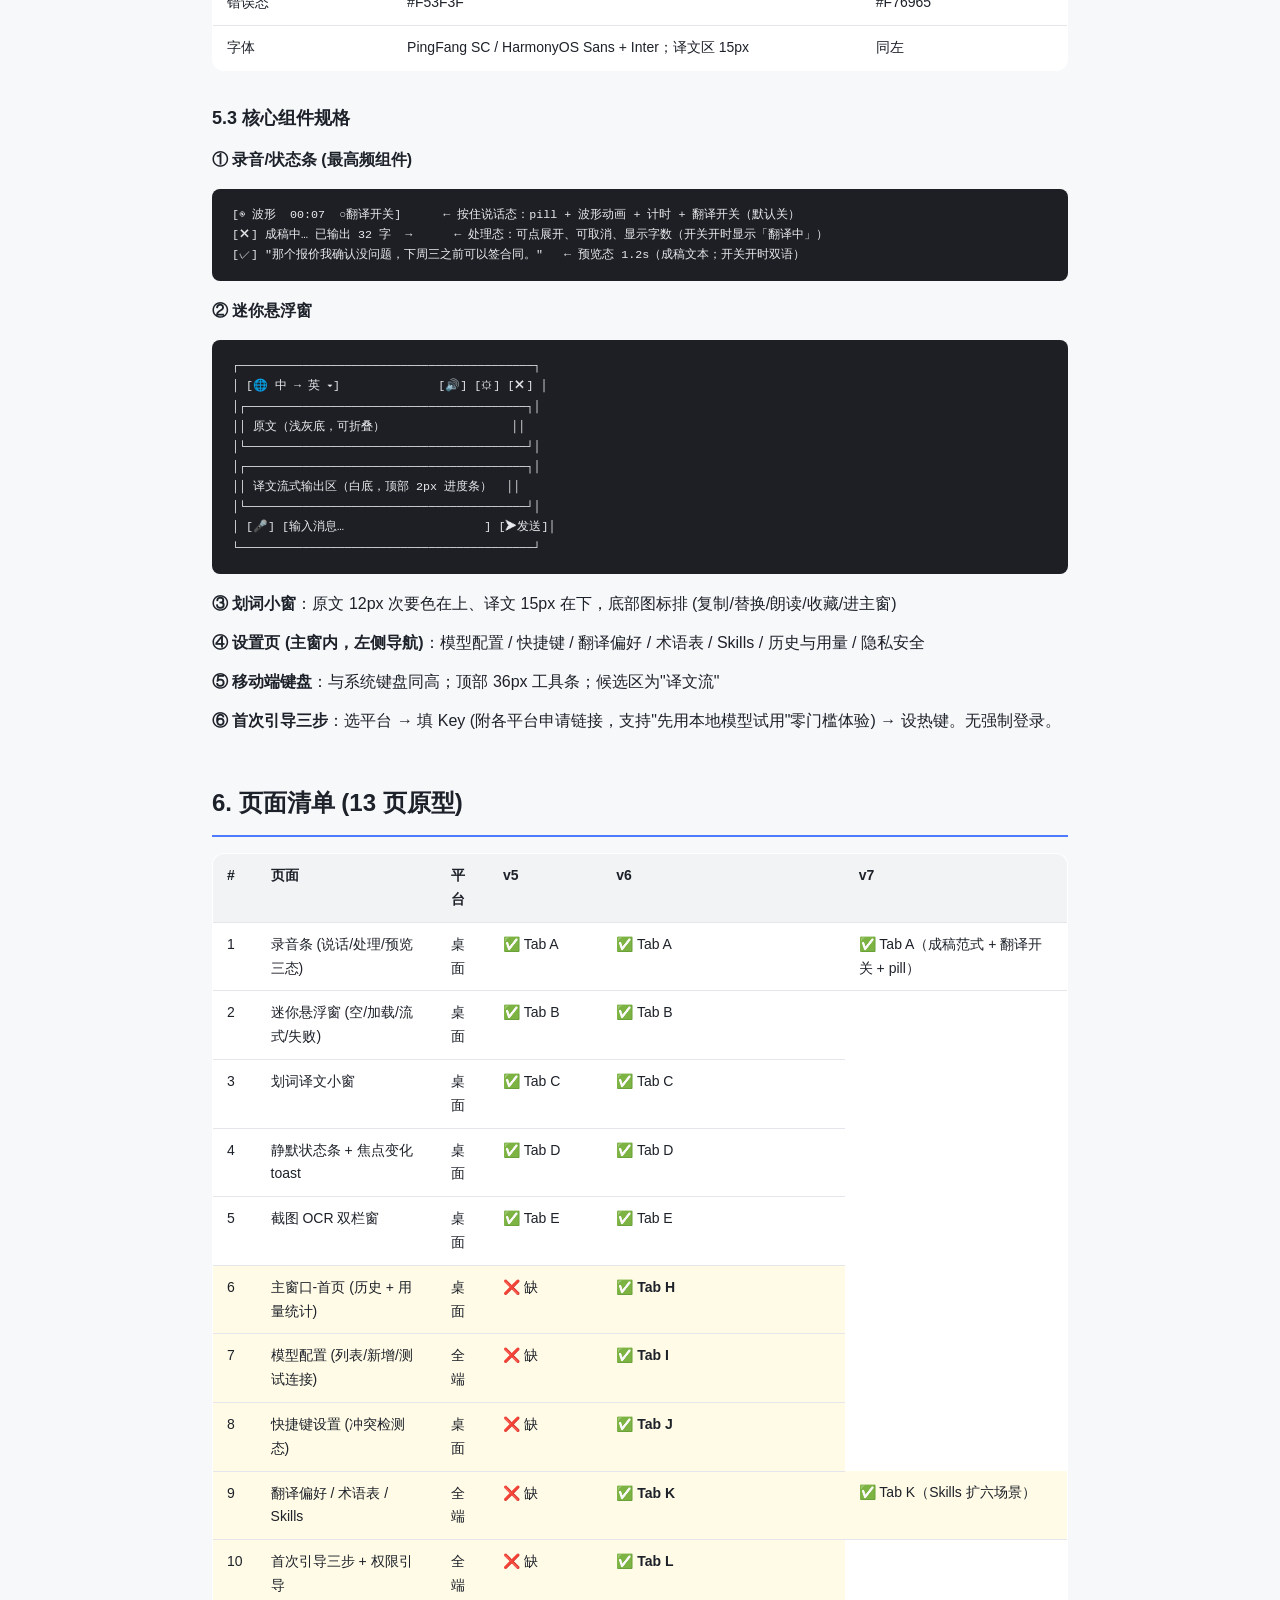
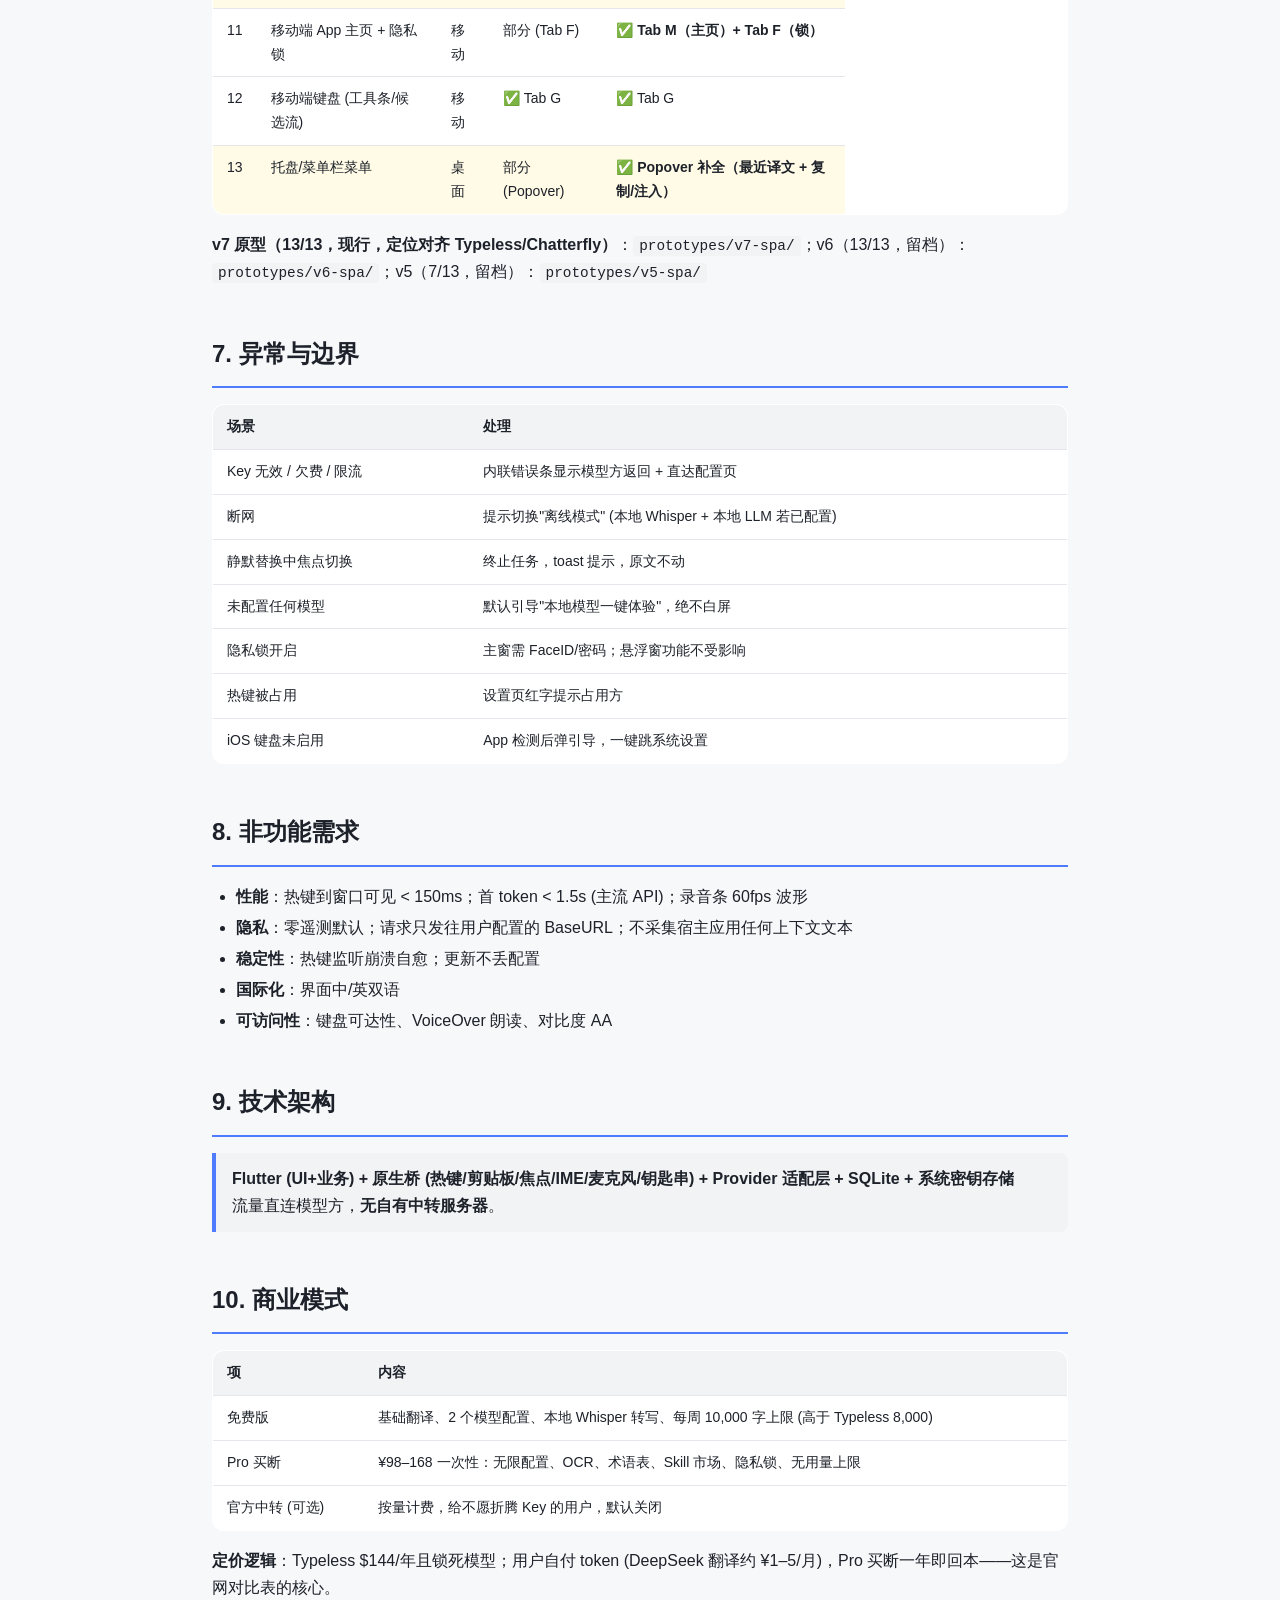
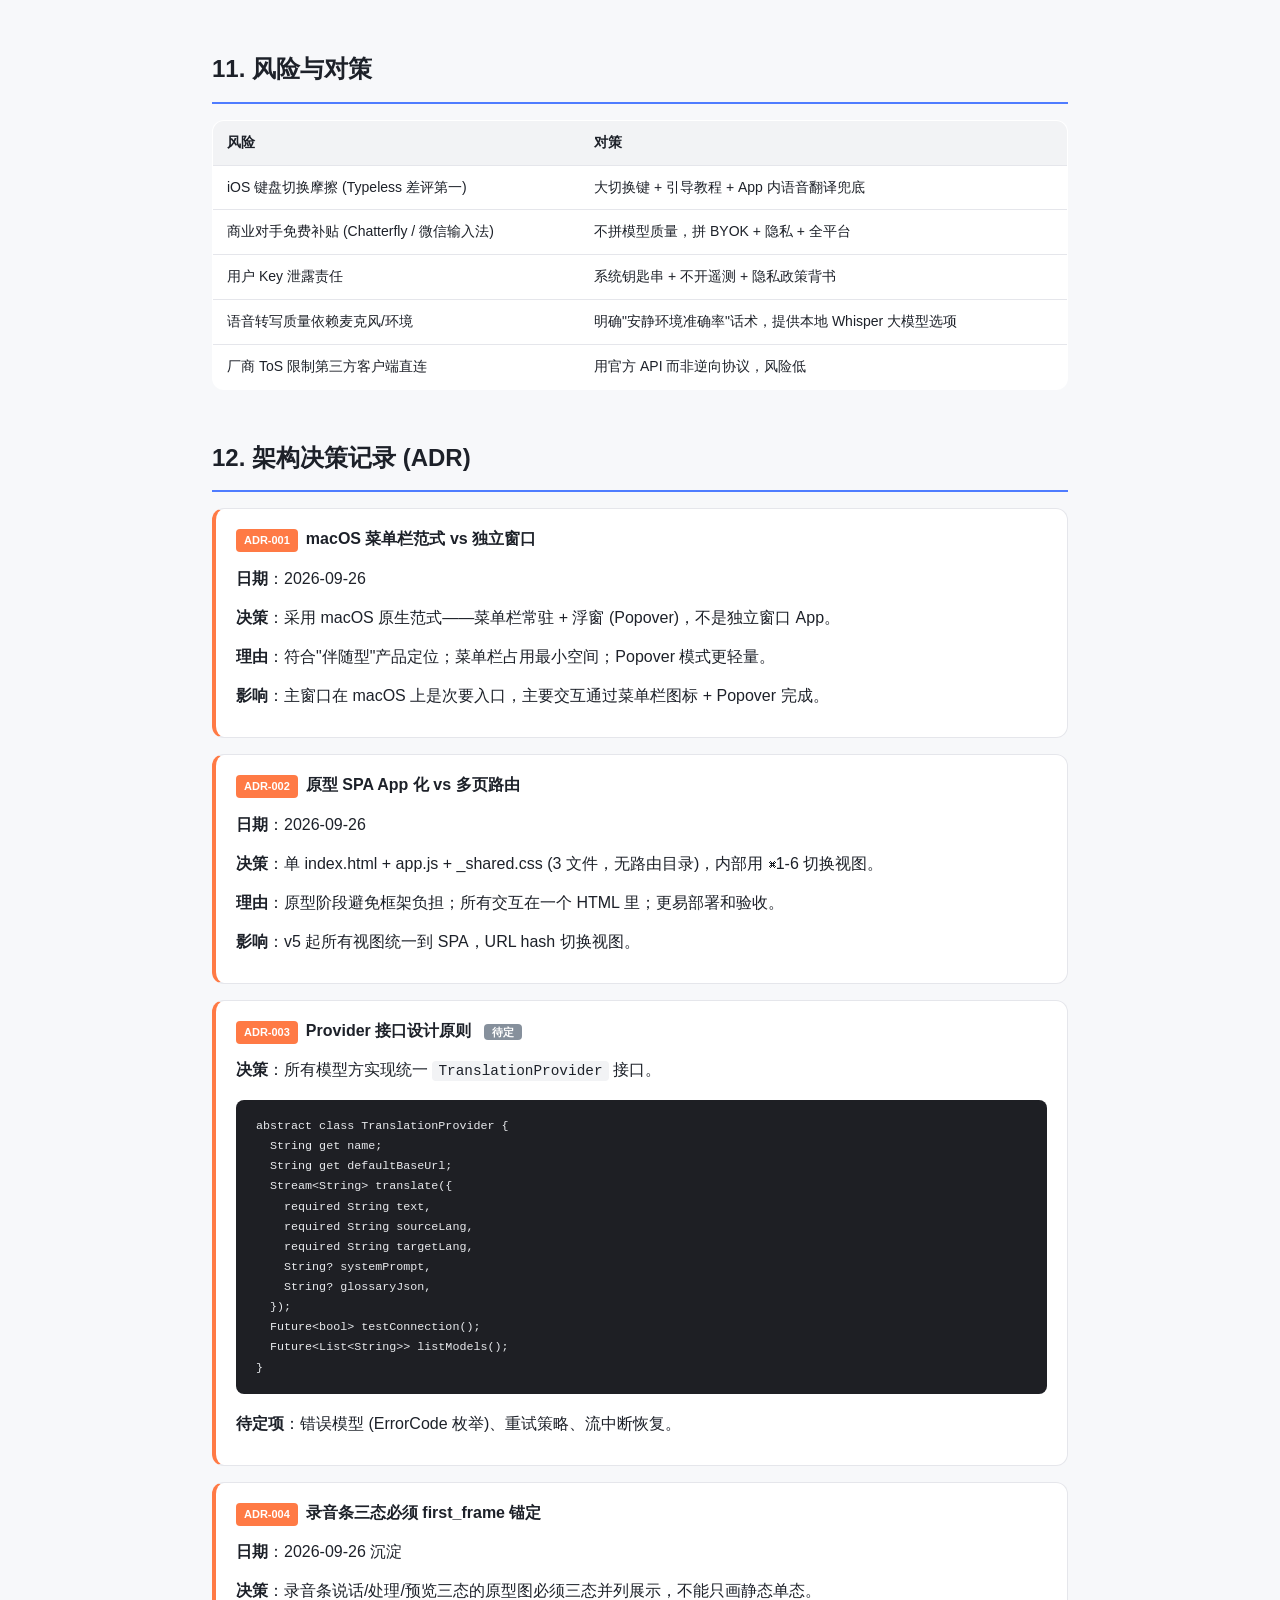
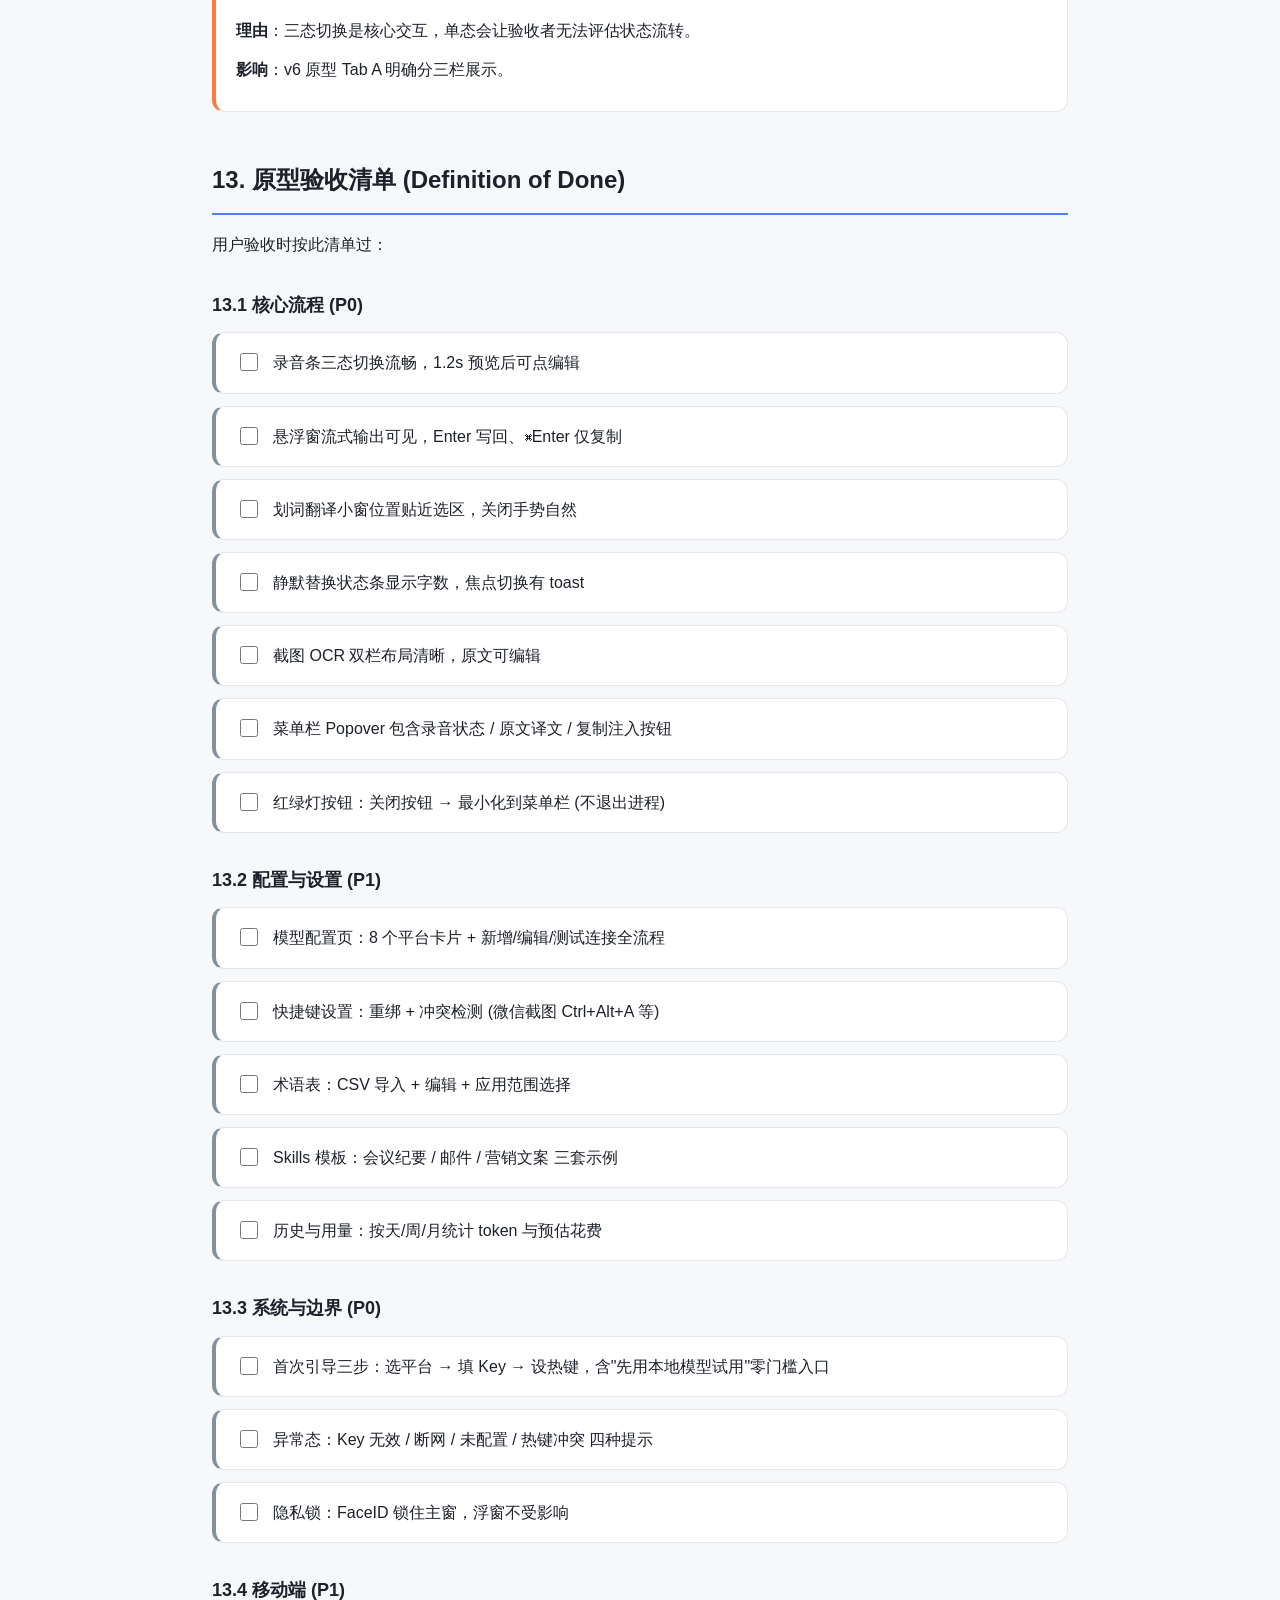
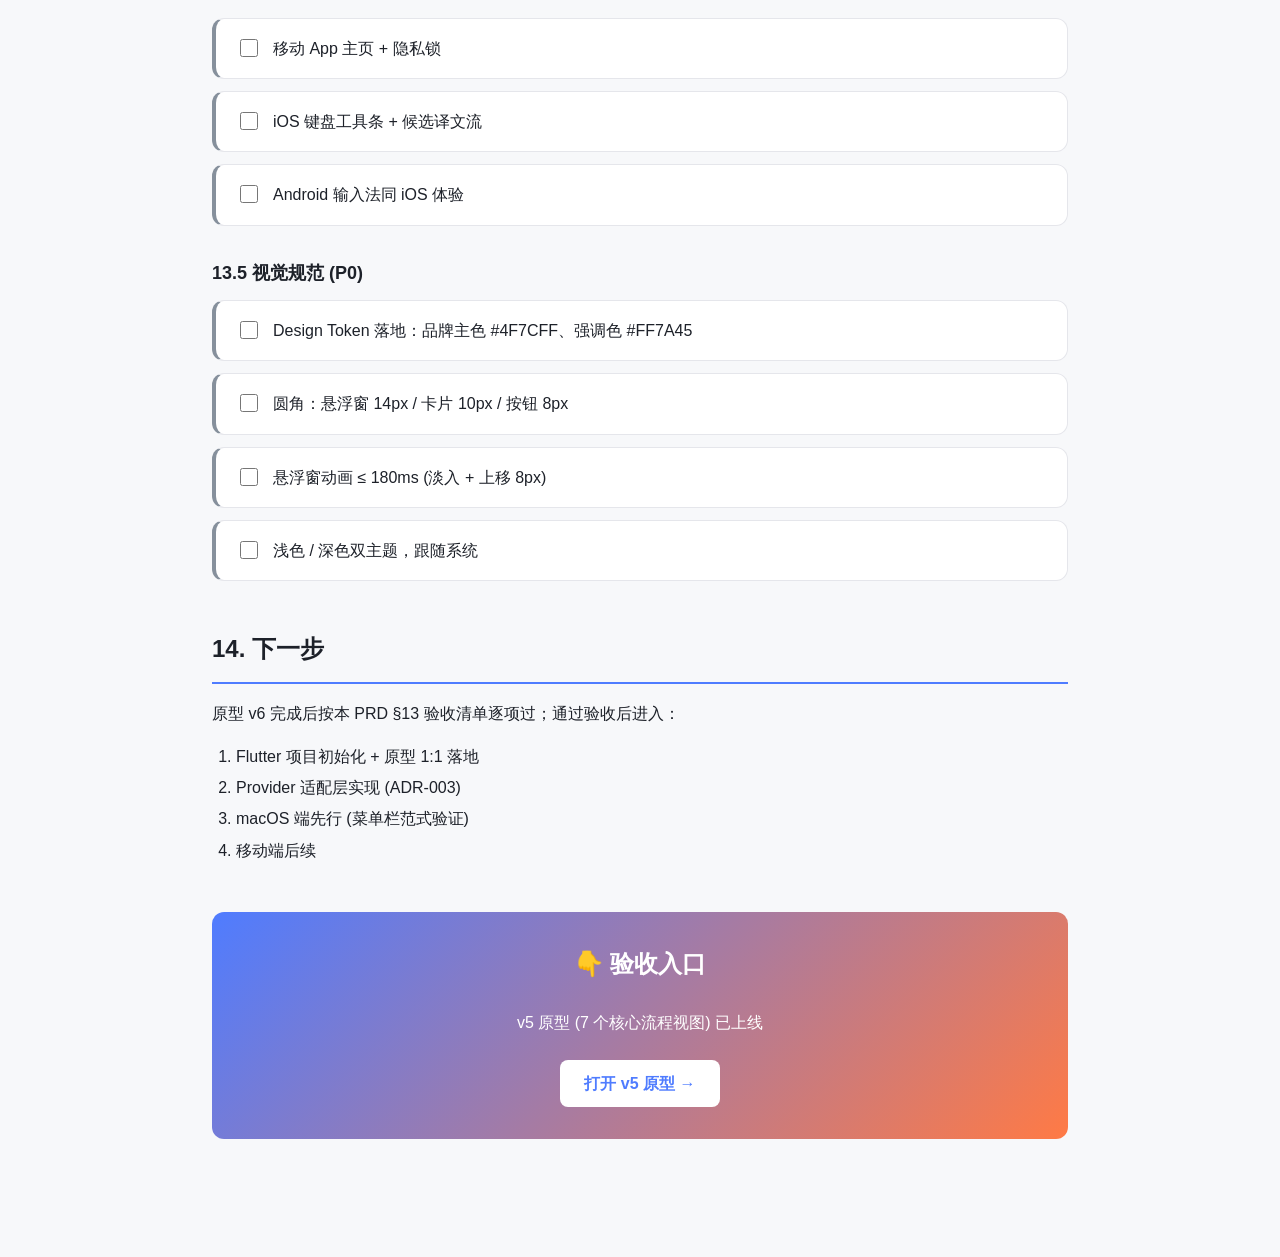
==== commit bea9af94: "feat(prd): 定位对齐成稿范式 v3.2（T-015 口径） - 用户拍板参考系 Typeless + Chatterfly：成稿为主，翻译是开关（PRD v3.2，文件名沿用） - §1.1" ====
--- a/assets/PRD_v3.0_deploy.html
+++ b/assets/PRD_v3.0_deploy.html
@@ -3,7 +3,7 @@
 <head>
 <meta charset="UTF-8" />
 <meta name="viewport" content="width=device-width, initial-scale=1.0" />
-<title>译语 · PRD v3.1</title>
+<title>译语 · PRD v3.2</title>
 <style>
   :root {
     --brand: #4F7CFF;
@@ -209,13 +209,13 @@
     <h1>译语 · 产品需求文档</h1>
     <div class="sub">LinguaFlow · 全平台 BYOK AI 语音翻译键盘</div>
     <div class="badges">
-      <span class="badge">PRD v3.1</span>
+      <span class="badge">PRD v3.2</span>
       <span class="badge">2026-09-26</span>
       <span class="badge">五平台覆盖</span>
       <span class="badge">BYOK</span>
       <span class="badge">隐私优先</span>
     </div>
-    <div class="meta">v3.1 整理修订（2026-09-26）：修正验收清单计数、失效引用；§6 页面清单 v6 列已随 v6-spa 原型补齐而更新</div>
+    <div class="meta">v3.2 定位对齐（2026-09-26）：参考 Typeless + Chatterfly，成稿为主、翻译降为开关；流程 A 重写；Skills 对齐六场景；§5.1 录音条改 pill</div>
   </header>
 
   <nav class="toc">
@@ -245,12 +245,14 @@
     <tr><td>v1.0</td><td>初稿</td><td>全平台 AI 翻译输入方案初稿</td><td>用户原始需求</td></tr>
     <tr><td>v2.0</td><td>Kimi 迭代</td><td>吸收 Typeless 竞品分析、加入 6 大流程 + 13 页原型清单</td><td>Kimi 给出 PRD v2 + Typeless 推荐链接情报</td></tr>
     <tr><td>v3.0</td><td>2026-09-26</td><td>补 Design Token 表、决策记录(ADR-005~008)、页面覆盖度差距表、验收清单 22 项（字段级规范下沉至 pages-specs/ 待建 T-012）</td><td>v5 原型实施后盘点缺口</td></tr>
-    <tr class="gap-row"><td><strong>v3.1</strong></td><td>2026-09-26</td><td><strong>整理修订：验收清单计数修正（22 项）、失效 pages-specs 引用改待建标注、§6 页面清单 v6 列更新（v6-spa 补齐 6 页）</strong></td><td><strong>v6 原型落地后的文档对齐</strong></td></tr>
+    <tr><td>v3.1</td><td>2026-09-26</td><td>整理修订：验收清单计数修正（22 项）、失效 pages-specs 引用改待建标注、§6 页面清单 v6 列更新（v6-spa 补齐 6 页）</td><td>v6 原型落地后的文档对齐</td></tr>
+    <tr class="gap-row"><td><strong>v3.2</strong></td><td>2026-09-26</td><td><strong>定位对齐（T-015 拍板：参考 Typeless + Chatterfly）：§1.1 成稿为主翻译为开关、§2 流程 A 重写、§1.4 竞对表更新、§3 加翻译开关/成稿/Skill 六场景、§5.1 录音条改 pill、§6 加 v7 原型列</strong></td><td><strong>用户拍板产品参考系</strong></td></tr>
   </table>
 
   <h2 id="overview">1. 产品概述</h2>
   <h3>1.1 一句话定位</h3>
-  <blockquote>按住说话（或打一句话），译文自动落进你正在输入的地方——用你自己的模型 Key，离线也能用。</blockquote>
+  <blockquote>按住说话，AI 把你的话润色成书面文稿，直接写进你正在输入的任何地方——翻译只是开关之一，用你自己的模型 Key，离线也能用。</blockquote>
+  <blockquote><strong>定位口径（2026-09-26 用户拍板）</strong>：参考 Typeless（Dictate→Translate→Ask 序列）与 Chatterfly（开口即成稿、无翻译流程）——语音成稿是主链路，翻译是 feature 之一。</blockquote>
 
   <h3>1.2 三大支柱</h3>
   <ol>
@@ -270,33 +272,36 @@
   <h3>1.4 竞争对位</h3>
   <table>
     <tr><th>维度</th><th>Typeless</th><th>Chatterfly</th><th>Bob</th><th><strong>译语</strong></th></tr>
-    <tr><td>核心形态</td><td>语音键盘→润色成稿</td><td>语音输入→混元润色</td><td>划词/截图翻译</td><td><strong>语音+文本翻译输入</strong></td></tr>
-    <tr><td>平台</td><td>macOS/Win/iOS/Android</td><td>macOS/Win</td><td>仅 macOS</td><td><strong>五平台全覆盖</strong></td></tr>
-    <tr><td>BYOK</td><td>❌</td><td>❌</td><td>部分插件</td><td>✅ <strong>任意平台</strong></td></tr>
+    <tr><td>核心形态</td><td>语音键盘→润色成稿（Dictate 主功能，Translate 第 2）</td><td>语音→混元润色「开口即成稿」，六场景 Skill，无翻译流程</td><td>划词/截图翻译</td><td><strong>语音成稿为主 + 翻译开关 + 场景 Skill</strong></td></tr>
+    <tr><td>平台</td><td>macOS/Win/iOS/Android（iOS 2025-12 起）</td><td>macOS/Win 内测（2026-09 起）</td><td>仅 macOS</td><td><strong>五平台全覆盖</strong></td></tr>
+    <tr><td>BYOK</td><td>❌</td><td>❌（锁定混元）</td><td>部分插件</td><td>✅ <strong>任意平台</strong></td></tr>
     <tr><td>离线/本地模型</td><td>❌ 纯云端</td><td>❌</td><td>❌</td><td>✅ <strong>Ollama/端侧</strong></td></tr>
-    <tr><td>隐私</td><td>采集周边文本</td><td>录音本地</td><td>本地</td><td><strong>零采集、全本地</strong></td></tr>
-    <tr><td>价格</td><td>$12–30/月订阅</td><td>免费</td><td>买断 ¥50</td><td><strong>买断制 + 免费版</strong></td></tr>
+    <tr><td>隐私</td><td>宣称 zero cloud retention（2026 姿态，待实测）</td><td>录音/转写默认本机（润色链路待验证）</td><td>本地</td><td><strong>零采集、全本地</strong></td></tr>
+    <tr><td>价格</td><td>Free 8k 词/周 + Pro $12–30/月</td><td>免费（内测期）</td><td>买断 ¥50</td><td><strong>买断制 + 免费版</strong></td></tr>
   </table>
 
   <h2 id="flows">2. 核心使用流程 (六大流程)</h2>
 
-  <h3>流程 A：按住说话 → 译文落框 <span class="pill p0">P0</span></h3>
-  <p><strong>场景</strong>：用户在 WhatsApp/Telegram/邮件里给外国客户发消息</p>
+  <h3>流程 A：按住说话 → 润色成稿落框 <span class="pill p0">P0</span></h3>
+  <p><strong>场景</strong>：在任何输入框——微信/Slack 给同事发消息、写邮件、记纪要。默认<strong>同语言成稿</strong>（口语进、书面语出）；打开<strong>翻译开关</strong>后写入目标语言（可配双语）</p>
   <pre><code>① 光标在任意输入框
-② 按住 Fn（默认，可改）→ 屏幕底部浮出细录音条（波形动画 + 计时）
-   说中文："那个报价我确认没问题，下周三之前可以签合同"
-③ 松开 Fn → 录音条变"转写/翻译中"状态条（显示已输出字符数）
+② 按住 Fn（默认，可改）→ 浮出 Typeless 式 pill 录音条（波形动画 + 计时）
+   说中文（口语）："那个报价我确认没问题啊，就下周三之前吧，咱们把合同签了"
+③ 松开 Fn → pill 变"成稿中"状态（显示已输出字符数）
    - 语音转写（本地 Whisper 或用户配置的 STT API）
-   - 自动去口头禅、补标点、按语境成稿
-   - 翻译成目标语言，流式输出
-④ 状态条预览译文 1.2 秒（可点展开编辑）→ 自动写入输入框并消失
+   - AI 润色成稿：自动去口头禅、补标点、梳理逻辑，按当前 App 语境调整语气
+   - 翻译开关关闭（默认）：成稿即最终文本
+   - 翻译开关打开：成稿 → 翻译成目标语言，流式输出
+④ 状态条预览 1.2 秒（可点展开编辑）→ 自动写入输入框并消失
    Esc 随时取消</code></pre>
   <p><strong>关键规则</strong>：</p>
   <ul>
+    <li><strong>默认成稿，翻译是开关</strong>：录音条右侧常驻翻译开关（默认关），开启后 pill 显示目标语言指示（如 中→EN）；写回内容可选「仅译文 / 双语」（偏好设置，默认仅译文）</li>
     <li>按住说话、松手成稿：过程中用户不离开当前应用，无悬浮窗打断</li>
     <li>预览期 1.2 秒 = "后悔窗口"；设置可改"直接写入"或"总是预览"</li>
     <li>长语音无 6 分钟硬上限（吸收 Typeless 痛点）</li>
-    <li>中途说错 → 继续说"不对，改成……" — 成稿引擎只保留最终意图</li>
+    <li>中途说错 → 继续说"不对，改成……" — 成稿引擎只保留最终意图（对齐 Typeless self-correction）</li>
+    <li>按当前 App 语境自适应语气（邮件书面 / IM 口语，对齐 Typeless per-app tone）</li>
   </ul>
 
   <h3>流程 B：悬浮窗输入翻译 <span class="pill p0">P0</span></h3>
@@ -372,7 +377,7 @@
       <ul>
         <li>迷你悬浮窗 380 × 自适应 (min 120 / max 480px 滚动)</li>
         <li>划词小窗 320 × 自适应</li>
-        <li>录音/状态条 280 × 32px，屏幕底部居中偏上 80px</li>
+        <li>录音条 <strong>Typeless 式 pill：160 × 36px</strong>，屏幕底部居中偏上 80px（闲置圆点 / 录音波形 / 处理旋转点 / 完成对勾；翻译开关为 pill 右侧延伸区）</li>
         <li>主窗口 960 × 640 (最小 720 × 480)</li>
       </ul>
     </li>
@@ -392,9 +397,9 @@
 
   <h3>5.3 核心组件规格</h3>
   <p><strong>① 录音/状态条 (最高频组件)</strong></p>
-  <pre><code>[◉●●● 波形]  00:07             ← 按住说话态：主色波形动画 + 计时
-[✕] 翻译中… 已输出 32 字  →     ← 处理态：可点展开、可取消、显示字数
-[✓] "Confirmed, we can sign…"   ← 预览态 1.2s 后自动写入</code></pre>
+  <pre><code>[◉ 波形  00:07  ○翻译开关]      ← 按住说话态：pill + 波形动画 + 计时 + 翻译开关（默认关）
+[✕] 成稿中… 已输出 32 字  →      ← 处理态：可点展开、可取消、显示字数（开关开时显示「翻译中」）
+[✓] "那个报价我确认没问题，下周三之前可以签合同。"   ← 预览态 1.2s（成稿文本；开关开时双语）</code></pre>
 
   <p><strong>② 迷你悬浮窗</strong></p>
   <pre><code>┌──────────────────────────────────────────┐
@@ -418,8 +423,8 @@
 
   <h2 id="pages">6. 页面清单 (13 页原型)</h2>
   <table>
-    <tr><th>#</th><th>页面</th><th>平台</th><th>v5 实现</th><th>v6 实现</th></tr>
-    <tr><td>1</td><td>录音条 (说话/处理/预览三态)</td><td>桌面</td><td>✅ Tab A</td><td>✅ Tab A</td></tr>
+    <tr><th>#</th><th>页面</th><th>平台</th><th>v5</th><th>v6</th><th>v7</th></tr>
+    <tr><td>1</td><td>录音条 (说话/处理/预览三态)</td><td>桌面</td><td>✅ Tab A</td><td>✅ Tab A</td><td>✅ Tab A（成稿范式 + 翻译开关 + pill）</td></tr>
     <tr><td>2</td><td>迷你悬浮窗 (空/加载/流式/失败)</td><td>桌面</td><td>✅ Tab B</td><td>✅ Tab B</td></tr>
     <tr><td>3</td><td>划词译文小窗</td><td>桌面</td><td>✅ Tab C</td><td>✅ Tab C</td></tr>
     <tr><td>4</td><td>静默状态条 + 焦点变化 toast</td><td>桌面</td><td>✅ Tab D</td><td>✅ Tab D</td></tr>
@@ -427,13 +432,13 @@
     <tr class="gap-row"><td>6</td><td>主窗口-首页 (历史 + 用量统计)</td><td>桌面</td><td>❌ 缺</td><td><strong>✅ Tab H</strong></td></tr>
     <tr class="gap-row"><td>7</td><td>模型配置 (列表/新增/测试连接)</td><td>全端</td><td>❌ 缺</td><td><strong>✅ Tab I</strong></td></tr>
     <tr class="gap-row"><td>8</td><td>快捷键设置 (冲突检测态)</td><td>桌面</td><td>❌ 缺</td><td><strong>✅ Tab J</strong></td></tr>
-    <tr class="gap-row"><td>9</td><td>翻译偏好 / 术语表 / Skills</td><td>全端</td><td>❌ 缺</td><td><strong>✅ Tab K</strong></td></tr>
+    <tr class="gap-row"><td>9</td><td>翻译偏好 / 术语表 / Skills</td><td>全端</td><td>❌ 缺</td><td><strong>✅ Tab K</strong></td><td>✅ Tab K（Skills 扩六场景）</td></tr>
     <tr class="gap-row"><td>10</td><td>首次引导三步 + 权限引导</td><td>全端</td><td>❌ 缺</td><td><strong>✅ Tab L</strong></td></tr>
     <tr><td>11</td><td>移动端 App 主页 + 隐私锁</td><td>移动</td><td>部分 (Tab F)</td><td><strong>✅ Tab M（主页）+ Tab F（锁）</strong></td></tr>
     <tr><td>12</td><td>移动端键盘 (工具条/候选流)</td><td>移动</td><td>✅ Tab G</td><td>✅ Tab G</td></tr>
     <tr class="gap-row"><td>13</td><td>托盘/菜单栏菜单</td><td>桌面</td><td>部分 (Popover)</td><td><strong>✅ Popover 补全（最近译文 + 复制/注入）</strong></td></tr>
   </table>
-  <p>v6 原型（13/13 全量）：<code>prototypes/v6-spa/</code>；v5（7/13，留档）：<code>prototypes/v5-spa/</code></p>
+  <p><strong>v7 原型（13/13，现行，定位对齐 Typeless/Chatterfly）</strong>：<code>prototypes/v7-spa/</code>；v6（13/13，留档）：<code>prototypes/v6-spa/</code>；v5（7/13，留档）：<code>prototypes/v5-spa/</code></p>
 
   <h2 id="exceptions">7. 异常与边界</h2>
   <table>
